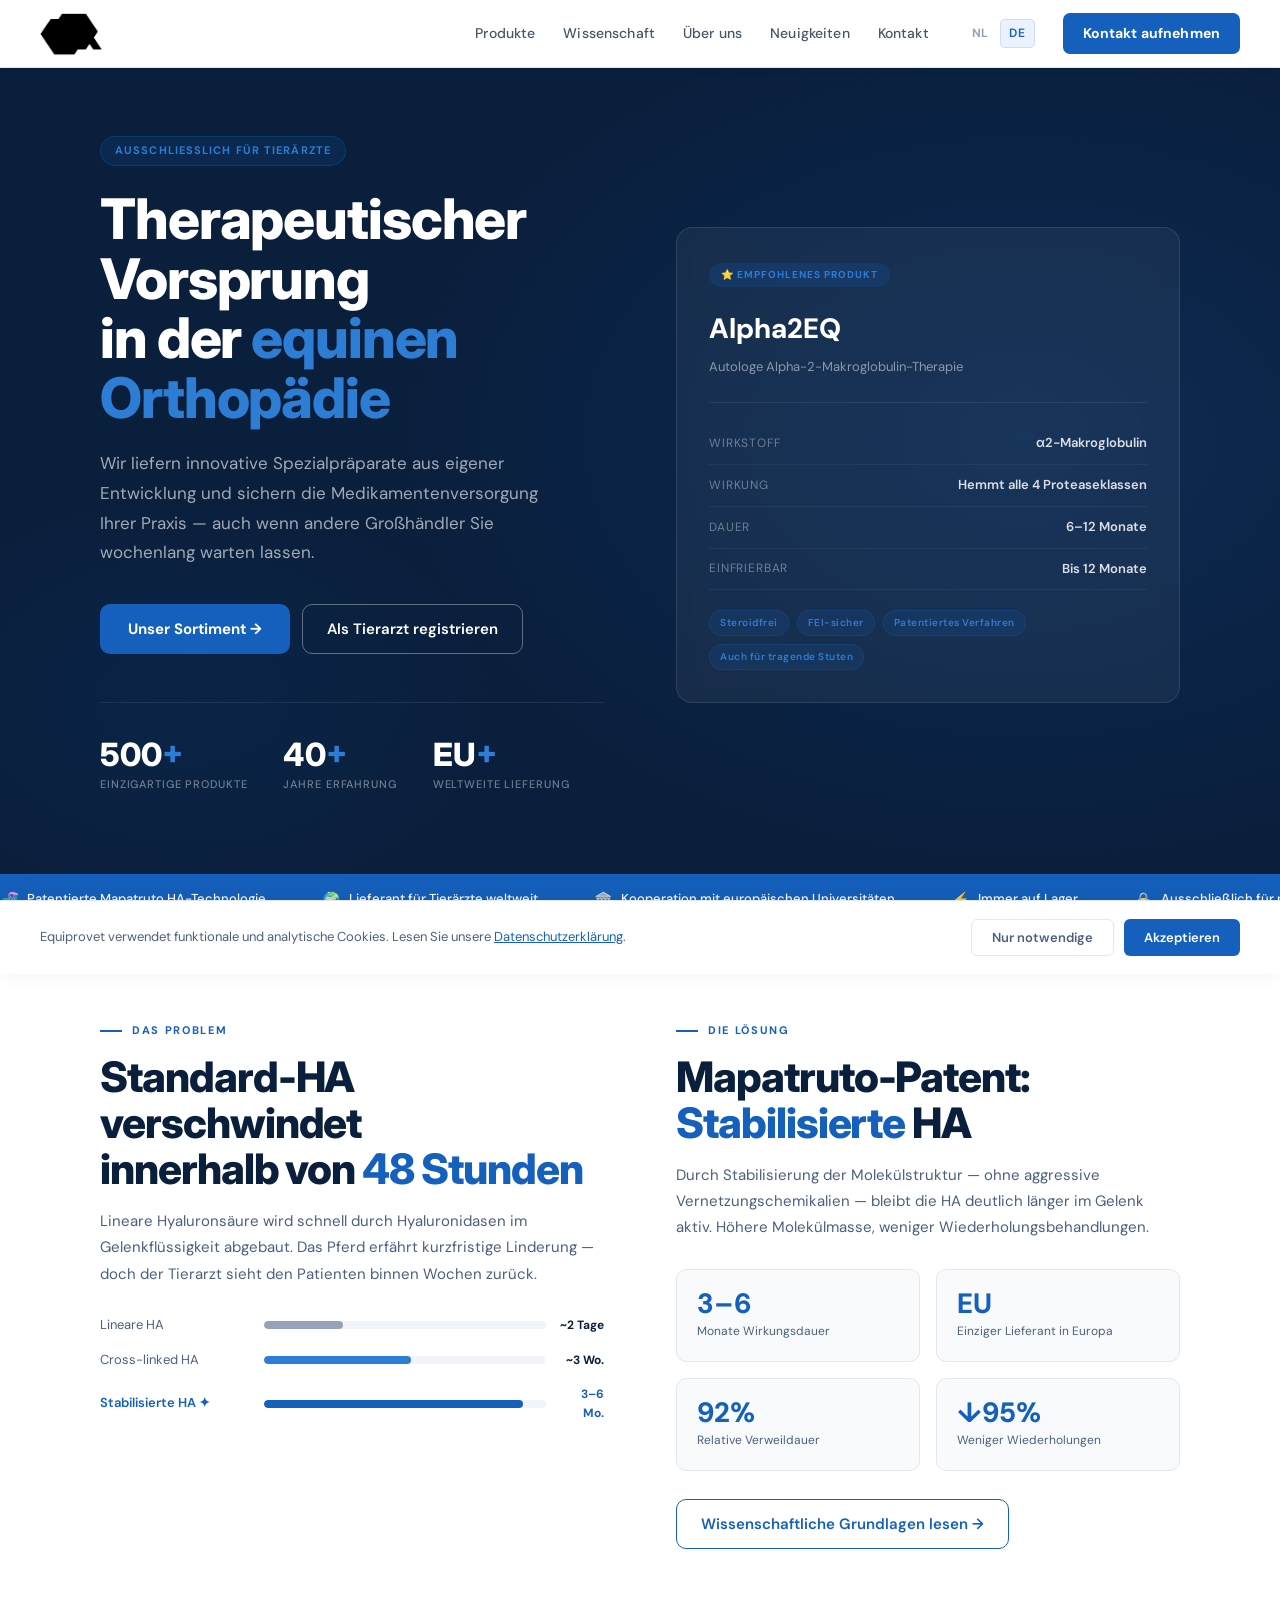
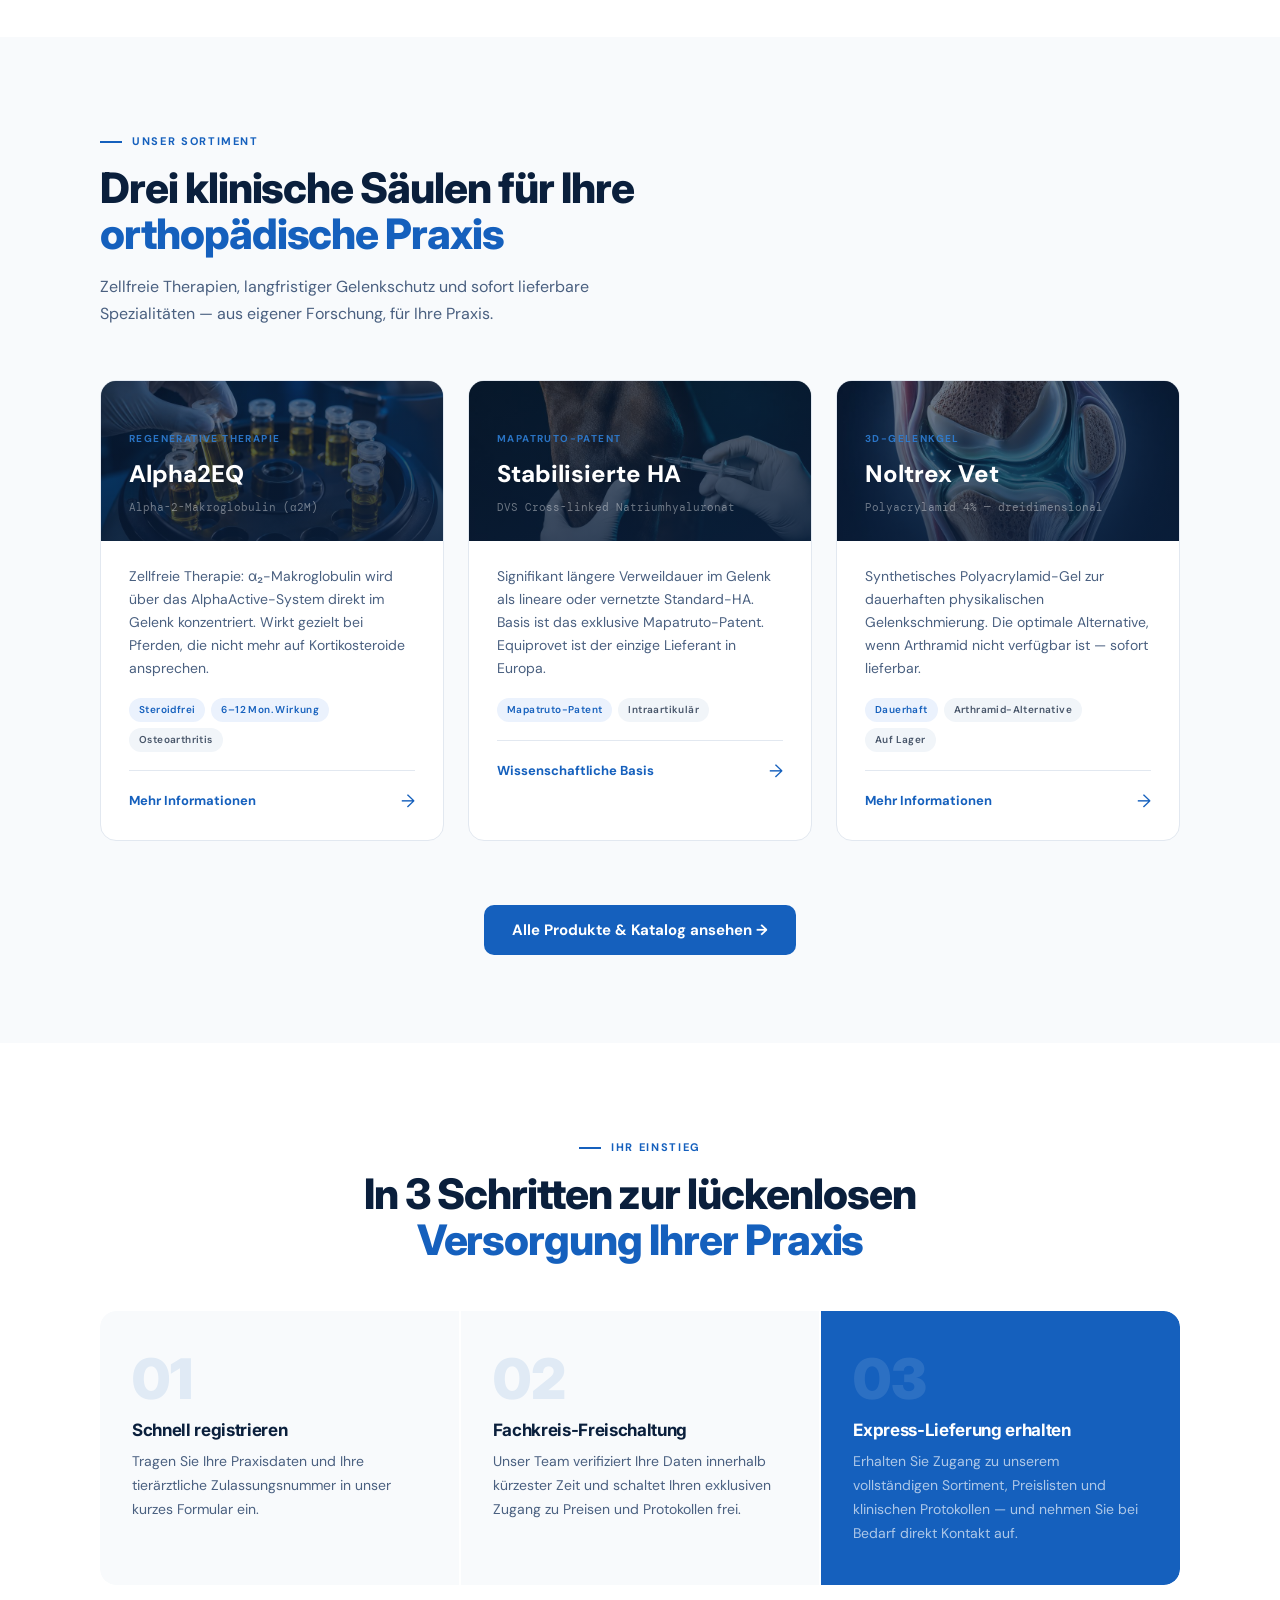
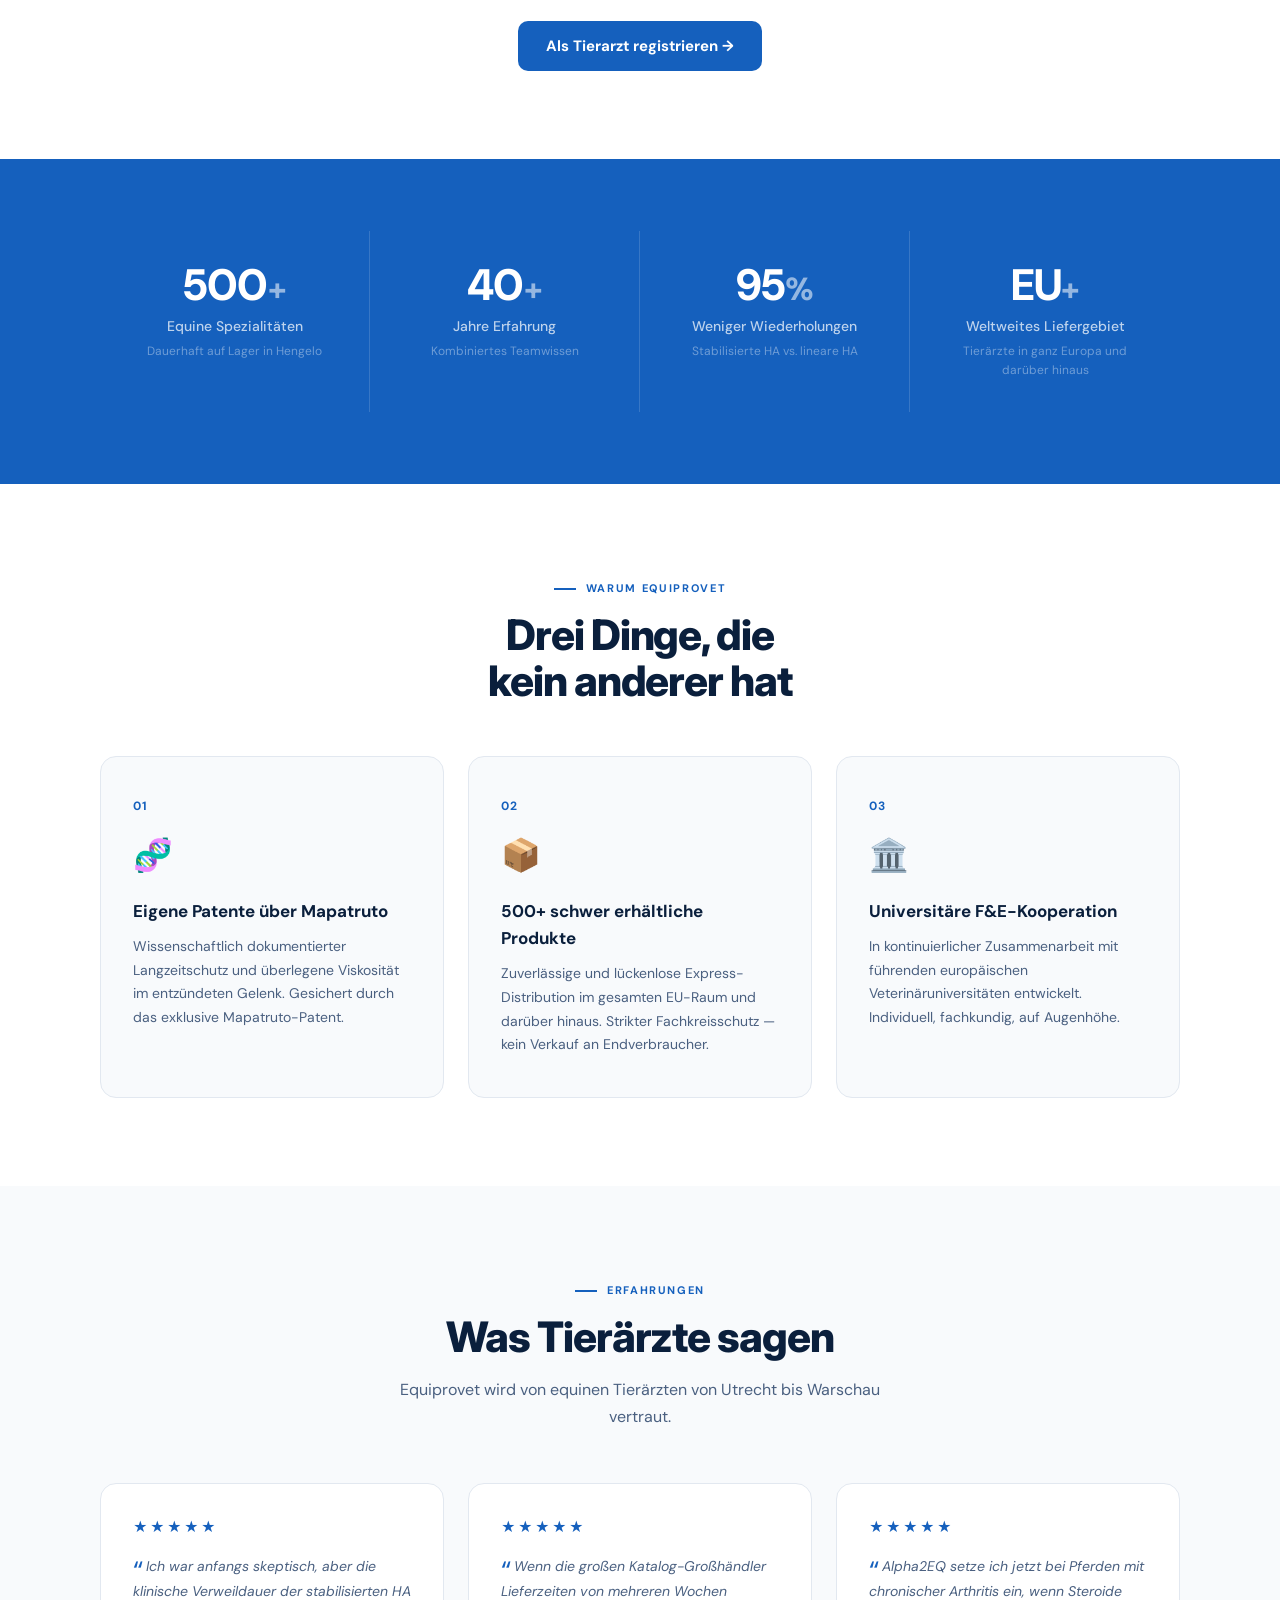
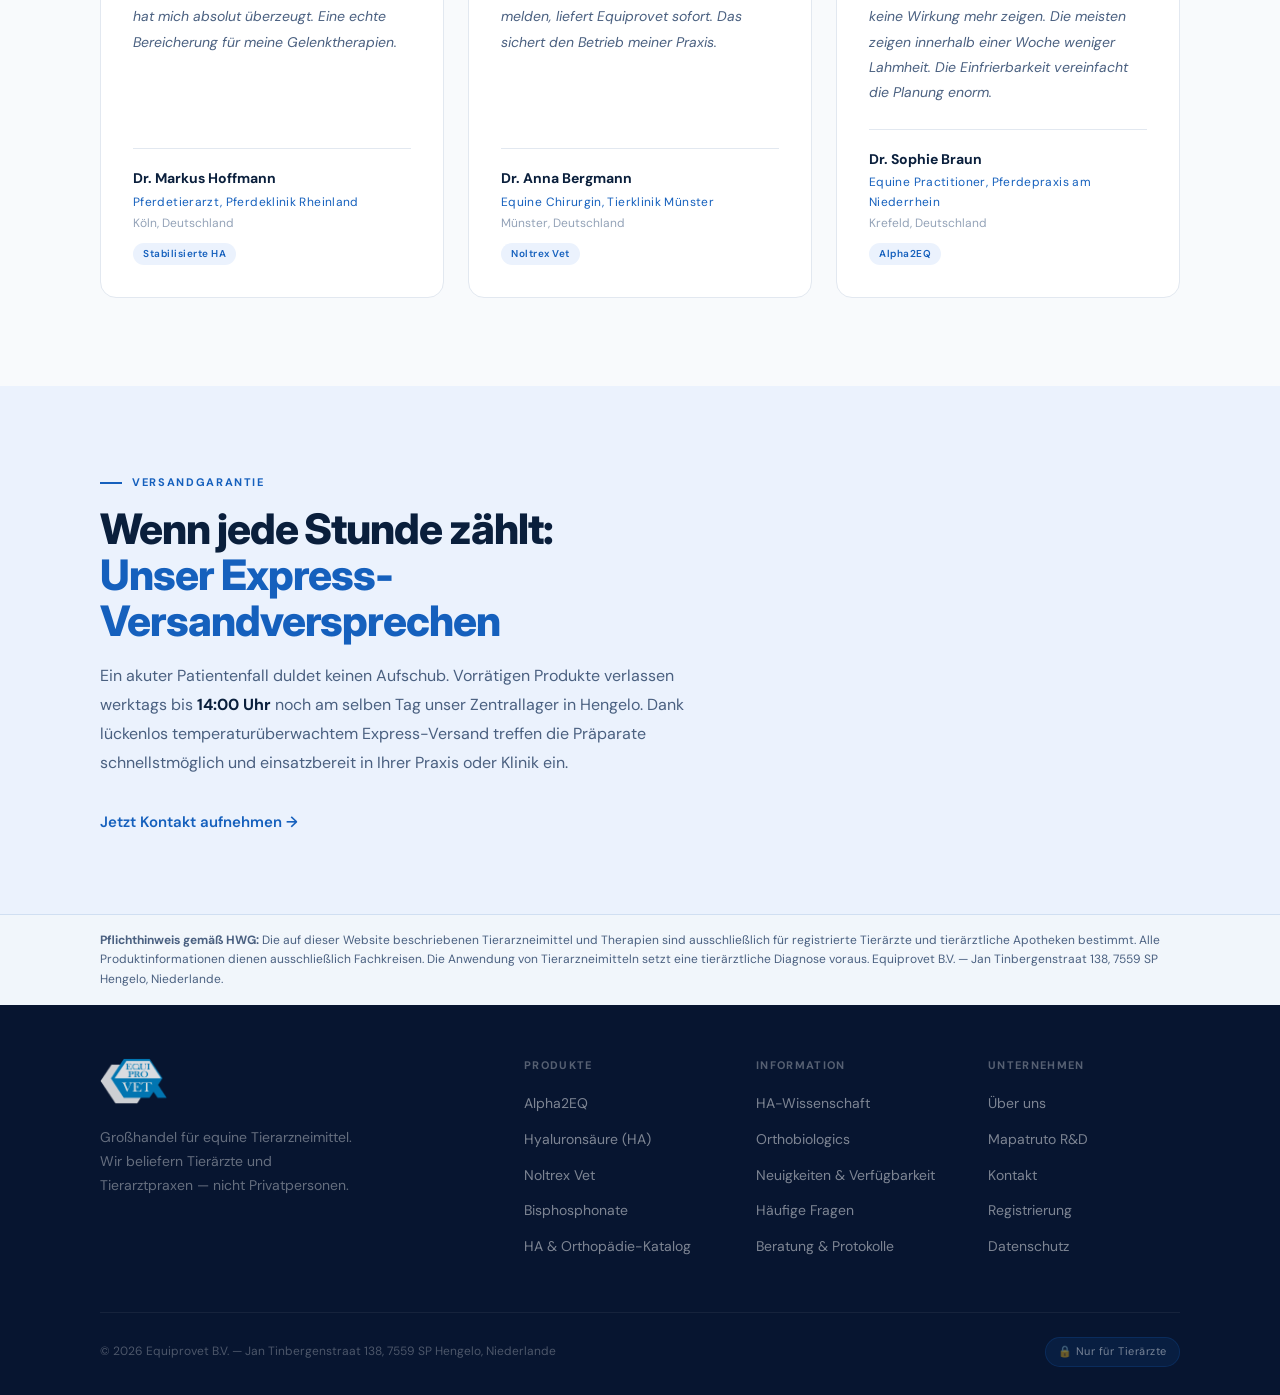
==== de/index.html @ 56033a7e "Lichter kleurschema + layout fixes + mobiel verbeterd - Site verlicht: spotlight, literatuur, case-t" ====
<!DOCTYPE html>
<html lang="de">
<head>
  <meta charset="UTF-8">
  <meta name="viewport" content="width=device-width, initial-scale=1.0">
  <title>Equiprovet — Equine Gelenktherapie | Alpha2EQ & stabilisierte HA für Tierärzte</title>
  <meta name="description" content="Großhandel für equine orthopädische Arzneimittel. Alpha2EQ, stabilisierte Hyaluronsäure (Mapatruto-Patent) und 500+ Spezialitäten. Immer auf Lager. Nur für Tierärzte.">
  <meta name="theme-color" content="#1560BD">
  <link rel="canonical" href="https://www.equiprovet.nl/de/">
  <link rel="icon" type="image/svg+xml" href="/favicon.svg">
  <link rel="icon" type="image/png" sizes="32x32" href="/images/favicon-32.png">
  <link rel="icon" type="image/png" sizes="16x16" href="/images/favicon-16.png">
  <link rel="apple-touch-icon" sizes="180x180" href="/apple-touch-icon.png">
  <link rel="manifest" href="/manifest.json">
  <link rel="preconnect" href="https://fonts.googleapis.com">
  <link rel="preconnect" href="https://fonts.gstatic.com" crossorigin>
  <link href="https://fonts.googleapis.com/css2?family=Inter:wght@400;500;600;700;800;900&family=DM+Sans:wght@300;400;500;600&family=DM+Mono:wght@400;500&display=swap" rel="stylesheet">
  <link rel="stylesheet" href="/css/styles.css">
  <script src="/js/main.js" defer></script>
  <link rel="preload" as="image" href="/images/hero-horse-leg.jpg" fetchpriority="high">
  <link rel="alternate" hreflang="de" href="https://www.equiprovet.nl/de/">
  <link rel="alternate" hreflang="nl" href="https://www.equiprovet.nl/">
  <link rel="alternate" hreflang="x-default" href="https://www.equiprovet.nl/">
  <meta property="og:type" content="website">
  <meta property="og:site_name" content="Equiprovet">
  <meta property="og:title" content="Equiprovet — Der equine Orthopädie-Spezialist für Tierärzte">
  <meta property="og:description" content="Großhandel für equine orthopädische Arzneimittel. Alpha2EQ, stabilisierte Hyaluronsäure (Mapatruto-Patent) und 500+ Spezialitäten. Immer auf Lager. Nur für Tierärzte.">
  <meta property="og:image" content="https://www.equiprovet.nl/images/hero-horse-leg.jpg">
  <meta property="og:locale" content="de_DE">
  <meta name="twitter:card" content="summary_large_image">
  <meta name="twitter:title" content="Equiprovet — Der equine Orthopädie-Spezialist für Tierärzte">
  <meta name="twitter:description" content="Großhandel für equine orthopädische Arzneimittel. Alpha2EQ, stabilisierte Hyaluronsäure (Mapatruto-Patent) und 500+ Spezialitäten. Immer auf Lager. Nur für Tierärzte.">
<script type="application/ld+json">
{
  "@context": "https://schema.org",
  "@type": "MedicalOrganization",
  "@id": "https://www.equiprovet.nl/de/#organization",
  "name": "Equiprovet B.V.",
  "url": "https://www.equiprovet.nl/de/",
  "logo": "https://www.equiprovet.nl/images/logo.png",
  "description": "Veterinärgroßhandel spezialisiert auf equine orthopädische Arzneimittel. Exklusiver Lieferant von stabilisierter Hyaluronsäure (Mapatruto-Patent) und Alpha2EQ regenerativer Therapie für registrierte Tierärzte.",
  "medicalSpecialty": "Equine Orthopedics",
  "address": {
    "@type": "PostalAddress",
    "streetAddress": "Jan Tinbergenstraat 138",
    "addressLocality": "Hengelo",
    "postalCode": "7559 SP",
    "addressCountry": "NL"
  },
  "contactPoint": {
    "@type": "ContactPoint",
    "telephone": "+31-74-259-15-47",
    "contactType": "Kundenservice",
    "availableLanguage": ["German", "Dutch", "English"]
  },
  "slogan": "Wir liefern, was Ihre Praxis wirklich braucht"
}
</script>
</head>
<body>
<a href="#main-content" class="skip-nav">Zum Inhalt</a>

<!-- ── SCROLL PROGRESS ── -->
<div id="scroll-progress"></div>

<!-- ── NAV ── -->
<nav>
  <a href="/de/" class="nav-logo">
    <img src="/images/logo.png" alt="Equiprovet" class="nav-logo-img">
  </a>
  <div class="nav-links" id="nav-links">
    <a href="/de/produkte.html">Produkte</a>
    <a href="/de/wissenschaft.html">Wissenschaft</a>
    <a href="/de/ueber-uns.html">Über uns</a>
    <a href="/de/neuigkeiten.html">Neuigkeiten</a>
    <a href="/de/kontakt.html">Kontakt</a>
    <div class="lang-switcher">
      <a href="/">NL</a>
      <a href="/de/" class="lang-active">DE</a>
    </div>
    <a href="/de/kontakt.html" class="nav-cta">Kontakt aufnehmen</a>
  </div>
  <button class="nav-hamburger" id="nav-hamburger" aria-label="Menü">
    <span></span><span></span><span></span>
  </button>
</nav>

<!-- ── HERO ── -->
<main id="main-content">
<section class="hero">
  <div class="hero-inner">
    <div class="hero-left">
      <div class="hero-badge">Ausschließlich für Tierärzte</div>
      <h1 class="hero-title">
        Therapeutischer Vorsprung<br>
        in der <em>equinen Orthopädie</em>
      </h1>
      <p class="hero-sub">
        Wir liefern innovative Spezialpräparate aus eigener Entwicklung und sichern die Medikamentenversorgung Ihrer Praxis — auch wenn andere Großhändler Sie wochenlang warten lassen.
      </p>
      <div class="hero-actions">
        <a href="/de/produkte.html" class="btn-primary">Unser Sortiment →</a>
        <a href="/de/kontakt.html" class="btn-secondary">Als Tierarzt registrieren</a>
      </div>
      <div class="hero-stats">
        <div class="stat-item">
          <div class="stat-num">500<span>+</span></div>
          <div class="stat-label">Einzigartige Produkte</div>
        </div>
        <div class="stat-item">
          <div class="stat-num">40<span>+</span></div>
          <div class="stat-label">Jahre Erfahrung</div>
        </div>
        <div class="stat-item">
          <div class="stat-num">EU<span>+</span></div>
          <div class="stat-label">Weltweite Lieferung</div>
        </div>
      </div>
    </div>

    <div class="hero-right">
      <div class="hero-card">
        <div class="hero-card-tag">⭐ Empfohlenes Produkt</div>
        <div class="hero-card-name">Alpha2EQ</div>
        <div class="hero-card-sub">Autologe Alpha-2-Makroglobulin-Therapie</div>
        <div class="hero-card-divider"></div>
        <div class="hero-card-row">
          <span class="hcr-label">Wirkstoff</span>
          <span class="hcr-val">α2-Makroglobulin</span>
        </div>
        <div class="hero-card-row">
          <span class="hcr-label">Wirkung</span>
          <span class="hcr-val">Hemmt alle 4 Proteaseklassen</span>
        </div>
        <div class="hero-card-row">
          <span class="hcr-label">Dauer</span>
          <span class="hcr-val">6–12 Monate</span>
        </div>
        <div class="hero-card-row">
          <span class="hcr-label">Einfrierbar</span>
          <span class="hcr-val">Bis 12 Monate</span>
        </div>
        <div class="hero-card-badges">
          <span class="hero-card-badge">Steroidfrei</span>
          <span class="hero-card-badge">FEI-sicher</span>
          <span class="hero-card-badge">Patentiertes Verfahren</span>
          <span class="hero-card-badge">Auch für tragende Stuten</span>
        </div>
      </div>
    </div>
  </div>
</section>

<!-- ── TRUST BAR ── -->
<div class="trust-bar">
  <div class="trust-bar-inner">
    <div class="trust-item"><span class="icon">🧬</span>Patentierte Mapatruto HA-Technologie</div>
    <div class="trust-item"><span class="icon">🌍</span>Lieferant für Tierärzte weltweit</div>
    <div class="trust-item"><span class="icon">🏛️</span>Kooperation mit europäischen Universitäten</div>
    <div class="trust-item"><span class="icon">⚡</span>Immer auf Lager</div>
    <div class="trust-item"><span class="icon">🔒</span>Ausschließlich für registrierte Tierärzte</div>
    <div class="trust-item"><span class="icon">🏆</span>Über 40 Jahre Erfahrung</div>
    <div class="trust-item"><span class="icon">🧬</span>Patentierte Mapatruto HA-Technologie</div>
    <div class="trust-item"><span class="icon">🌍</span>Lieferant für Tierärzte weltweit</div>
    <div class="trust-item"><span class="icon">🏛️</span>Kooperation mit europäischen Universitäten</div>
    <div class="trust-item"><span class="icon">⚡</span>Immer auf Lager</div>
    <div class="trust-item"><span class="icon">🔒</span>Ausschließlich für registrierte Tierärzte</div>
    <div class="trust-item"><span class="icon">🏆</span>Über 40 Jahre Erfahrung</div>
  </div>
</div>

<!-- ── HA VERGLEICH ── -->
<section class="ha-section">
  <div class="container">
    <div class="ha-grid">
      <div class="reveal">
        <div class="section-label">Das Problem</div>
        <h2 class="section-title">Standard-HA verschwindet<br>innerhalb von <em>48 Stunden</em></h2>
        <p class="ha-desc">Lineare Hyaluronsäure wird schnell durch Hyaluronidasen im Gelenkflüssigkeit abgebaut. Das Pferd erfährt kurzfristige Linderung — doch der Tierarzt sieht den Patienten binnen Wochen zurück.</p>
        <div class="ha-bars">
          <div class="ha-bar-row">
            <span class="ha-bar-name">Lineare HA</span>
            <div class="ha-bar-track"><div class="ha-bar-fill linear"></div></div>
            <span class="ha-bar-val">~2 Tage</span>
          </div>
          <div class="ha-bar-row">
            <span class="ha-bar-name">Cross-linked HA</span>
            <div class="ha-bar-track"><div class="ha-bar-fill crosslink"></div></div>
            <span class="ha-bar-val">~3 Wo.</span>
          </div>
          <div class="ha-bar-row">
            <span class="ha-bar-name highlight">Stabilisierte HA ✦</span>
            <div class="ha-bar-track"><div class="ha-bar-fill stabilised"></div></div>
            <span class="ha-bar-val" style="color:var(--blue)">3–6 Mo.</span>
          </div>
        </div>
      </div>
      <div class="reveal">
        <div class="section-label">Die Lösung</div>
        <h2 class="section-title">Mapatruto-Patent:<br><em>Stabilisierte</em> HA</h2>
        <p class="ha-desc">Durch Stabilisierung der Molekülstruktur — ohne aggressive Vernetzungschemikalien — bleibt die HA deutlich länger im Gelenk aktiv. Höhere Molekülmasse, weniger Wiederholungsbehandlungen.</p>
        <div class="ha-stats">
          <div class="ha-stat-card">
            <div class="ha-stat-num">3–6</div>
            <div class="ha-stat-label">Monate Wirkungsdauer</div>
          </div>
          <div class="ha-stat-card">
            <div class="ha-stat-num">EU</div>
            <div class="ha-stat-label">Einziger Lieferant in Europa</div>
          </div>
          <div class="ha-stat-card">
            <div class="ha-stat-num">92%</div>
            <div class="ha-stat-label">Relative Verweildauer</div>
          </div>
          <div class="ha-stat-card">
            <div class="ha-stat-num">↓95%</div>
            <div class="ha-stat-label">Weniger Wiederholungen</div>
          </div>
        </div>
        <div style="margin-top:28px;">
          <a href="/de/wissenschaft.html" class="btn-outline">Wissenschaftliche Grundlagen lesen →</a>
        </div>
      </div>
    </div>
  </div>
</section>

<!-- ── PRODUKTE ── -->
<section class="products-section" id="produkte">
  <div class="container">
    <div class="section-header reveal">
      <div class="section-label">Unser Sortiment</div>
      <h2 class="section-title">Drei klinische Säulen für Ihre<br><em>orthopädische Praxis</em></h2>
      <p class="section-desc">Zellfreie Therapien, langfristiger Gelenkschutz und sofort lieferbare Spezialitäten — aus eigener Forschung, für Ihre Praxis.</p>
    </div>
    <div class="products-grid reveal-group">
      <div class="product-card">
        <div class="product-card-top img-card" style="background-image:url('/images/alpha2eq-centrifuge.jpg')">
          <div class="pc-category">Regenerative Therapie</div>
          <div class="pc-name">Alpha2EQ</div>
          <div class="pc-molecule">Alpha-2-Makroglobulin (α2M)</div>
        </div>
        <div class="product-card-body">
          <p class="pc-indication">Zellfreie Therapie: α₂-Makroglobulin wird über das AlphaActive-System direkt im Gelenk konzentriert. Wirkt gezielt bei Pferden, die nicht mehr auf Kortikosteroide ansprechen.</p>
          <div class="pc-tags">
            <span class="pc-tag highlight">Steroidfrei</span>
            <span class="pc-tag highlight">6–12 Mon. Wirkung</span>
            <span class="pc-tag">Osteoarthritis</span>
          </div>
          <div class="pc-cta">
            <a href="/de/kontakt.html" class="pc-cta-link">Mehr Informationen</a>
            <span class="pc-arrow">→</span>
          </div>
        </div>
      </div>
      <div class="product-card">
        <div class="product-card-top img-card" style="background-image:url('/images/ha-injection.jpg')">
          <div class="pc-category">Mapatruto-Patent</div>
          <div class="pc-name">Stabilisierte HA</div>
          <div class="pc-molecule">DVS Cross-linked Natriumhyaluronat</div>
        </div>
        <div class="product-card-body">
          <p class="pc-indication">Signifikant längere Verweildauer im Gelenk als lineare oder vernetzte Standard-HA. Basis ist das exklusive Mapatruto-Patent. Equiprovet ist der einzige Lieferant in Europa.</p>
          <div class="pc-tags">
            <span class="pc-tag" style="background:#EBF2FD;color:#1560BD;">Mapatruto-Patent</span>
            <span class="pc-tag">Intraartikulär</span>
          </div>
          <div class="pc-cta">
            <a href="/de/wissenschaft.html" class="pc-cta-link">Wissenschaftliche Basis</a>
            <span class="pc-arrow">→</span>
          </div>
        </div>
      </div>
      <div class="product-card">
        <div class="product-card-top img-card" style="background-image:url('/images/noltrex-joint.jpg')">
          <div class="pc-category">3D-Gelenkgel</div>
          <div class="pc-name">Noltrex Vet</div>
          <div class="pc-molecule">Polyacrylamid 4% — dreidimensional</div>
        </div>
        <div class="product-card-body">
          <p class="pc-indication">Synthetisches Polyacrylamid-Gel zur dauerhaften physikalischen Gelenkschmierung. Die optimale Alternative, wenn Arthramid nicht verfügbar ist — sofort lieferbar.</p>
          <div class="pc-tags">
            <span class="pc-tag highlight">Dauerhaft</span>
            <span class="pc-tag">Arthramid-Alternative</span>
            <span class="pc-tag">Auf Lager</span>
          </div>
          <div class="pc-cta">
            <a href="/de/kontakt.html" class="pc-cta-link">Mehr Informationen</a>
            <span class="pc-arrow">→</span>
          </div>
        </div>
      </div>
      <div class="products-preview-cta">
        <a href="/de/produkte.html" class="btn-primary">Alle Produkte &amp; Katalog ansehen →</a>
      </div>
    </div>
  </div>
</section>

<!-- ── 3 SCHRITTE ── -->
<section class="steps-section">
  <div class="container">
    <div class="section-header reveal" style="text-align:center;max-width:600px;margin:0 auto 0;">
      <div class="section-label" style="justify-content:center;">Ihr Einstieg</div>
      <h2 class="section-title">In 3 Schritten zur lückenlosen<br><em>Versorgung Ihrer Praxis</em></h2>
    </div>
    <div class="steps-grid reveal-group">
      <div class="step-card">
        <div class="step-num">01</div>
        <h3 class="step-title">Schnell registrieren</h3>
        <p class="step-desc">Tragen Sie Ihre Praxisdaten und Ihre tierärztliche Zulassungsnummer in unser kurzes Formular ein.</p>
      </div>
      <div class="step-card">
        <div class="step-num">02</div>
        <h3 class="step-title">Fachkreis-Freischaltung</h3>
        <p class="step-desc">Unser Team verifiziert Ihre Daten innerhalb kürzester Zeit und schaltet Ihren exklusiven Zugang zu Preisen und Protokollen frei.</p>
      </div>
      <div class="step-card">
        <div class="step-num">03</div>
        <h3 class="step-title">Express-Lieferung erhalten</h3>
        <p class="step-desc">Erhalten Sie Zugang zu unserem vollständigen Sortiment, Preislisten und klinischen Protokollen — und nehmen Sie bei Bedarf direkt Kontakt auf.</p>
      </div>
    </div>
    <div class="steps-cta reveal">
      <a href="/de/kontakt.html" class="btn-primary">Als Tierarzt registrieren →</a>
    </div>
  </div>
</section>

<!-- ── STATS ── -->
<section class="stats-section">
  <div class="container">
    <div class="stats-grid reveal-group">
      <div class="stats-item">
        <div class="stats-num">500<span>+</span></div>
        <div class="stats-label">Equine Spezialitäten</div>
        <div class="stats-sub">Dauerhaft auf Lager in Hengelo</div>
      </div>
      <div class="stats-item">
        <div class="stats-num">40<span>+</span></div>
        <div class="stats-label">Jahre Erfahrung</div>
        <div class="stats-sub">Kombiniertes Teamwissen</div>
      </div>
      <div class="stats-item">
        <div class="stats-num">95<span>%</span></div>
        <div class="stats-label">Weniger Wiederholungen</div>
        <div class="stats-sub">Stabilisierte HA vs. lineare HA</div>
      </div>
      <div class="stats-item">
        <div class="stats-num">EU<span>+</span></div>
        <div class="stats-label">Weltweites Liefergebiet</div>
        <div class="stats-sub">Tierärzte in ganz Europa und darüber hinaus</div>
      </div>
    </div>
  </div>
</section>

<!-- ── USP ── -->
<section class="usp-section">
  <div class="container">
    <div class="section-header reveal" style="text-align:center;max-width:580px;margin:0 auto 0;">
      <div class="section-label" style="justify-content:center;">Warum Equiprovet</div>
      <h2 class="section-title">Drei Dinge, die<br>kein anderer hat</h2>
    </div>
    <div class="usp-grid reveal-group">
      <div class="usp-item">
        <div class="usp-num">01</div>
        <span class="usp-icon">🧬</span>
        <div class="usp-title">Eigene Patente über Mapatruto</div>
        <p class="usp-desc">Wissenschaftlich dokumentierter Langzeitschutz und überlegene Viskosität im entzündeten Gelenk. Gesichert durch das exklusive Mapatruto-Patent.</p>
      </div>
      <div class="usp-item">
        <div class="usp-num">02</div>
        <span class="usp-icon">📦</span>
        <div class="usp-title">500+ schwer erhältliche Produkte</div>
        <p class="usp-desc">Zuverlässige und lückenlose Express-Distribution im gesamten EU-Raum und darüber hinaus. Strikter Fachkreisschutz — kein Verkauf an Endverbraucher.</p>
      </div>
      <div class="usp-item">
        <div class="usp-num">03</div>
        <span class="usp-icon">🏛️</span>
        <div class="usp-title">Universitäre F&amp;E-Kooperation</div>
        <p class="usp-desc">In kontinuierlicher Zusammenarbeit mit führenden europäischen Veterinäruniversitäten entwickelt. Individuell, fachkundig, auf Augenhöhe.</p>
      </div>
    </div>
  </div>
</section>

<!-- ── ERFAHRUNGEN ── -->
<section class="testimonials-section" id="erfahrungen">
  <div class="container">
    <div class="testimonials-header reveal">
      <div class="section-label">Erfahrungen</div>
      <h2 class="section-title">Was Tierärzte sagen</h2>
      <p class="section-desc" style="margin:0 auto;">Equiprovet wird von equinen Tierärzten von Utrecht bis Warschau vertraut.</p>
    </div>
    <div class="testimonials-grid reveal-group">
      <div class="testimonial-card">
        <div class="testimonial-stars">★★★★★</div>
        <p class="testimonial-quote">Ich war anfangs skeptisch, aber die klinische Verweildauer der stabilisierten HA hat mich absolut überzeugt. Eine echte Bereicherung für meine Gelenktherapien.</p>
        <div class="testimonial-author">
          <div class="ta-name">Dr. Markus Hoffmann</div>
          <div class="ta-role">Pferdetierarzt, Pferdeklinik Rheinland</div>
          <div class="ta-location">Köln, Deutschland</div>
          <span class="ta-product">Stabilisierte HA</span>
        </div>
      </div>
      <div class="testimonial-card">
        <div class="testimonial-stars">★★★★★</div>
        <p class="testimonial-quote">Wenn die großen Katalog-Großhändler Lieferzeiten von mehreren Wochen melden, liefert Equiprovet sofort. Das sichert den Betrieb meiner Praxis.</p>
        <div class="testimonial-author">
          <div class="ta-name">Dr. Anna Bergmann</div>
          <div class="ta-role">Equine Chirurgin, Tierklinik Münster</div>
          <div class="ta-location">Münster, Deutschland</div>
          <span class="ta-product">Noltrex Vet</span>
        </div>
      </div>
      <div class="testimonial-card">
        <div class="testimonial-stars">★★★★★</div>
        <p class="testimonial-quote">Alpha2EQ setze ich jetzt bei Pferden mit chronischer Arthritis ein, wenn Steroide keine Wirkung mehr zeigen. Die meisten zeigen innerhalb einer Woche weniger Lahmheit. Die Einfrierbarkeit vereinfacht die Planung enorm.</p>
        <div class="testimonial-author">
          <div class="ta-name">Dr. Sophie Braun</div>
          <div class="ta-role">Equine Practitioner, Pferdepraxis am Niederrhein</div>
          <div class="ta-location">Krefeld, Deutschland</div>
          <span class="ta-product">Alpha2EQ</span>
        </div>
      </div>
    </div>
  </div>
</section>

<!-- ── VERSANDVERSPRECHEN ── -->
<section class="delivery-section">
  <div class="container reveal">
    <div class="delivery-inner">
      <div class="section-label">Versandgarantie</div>
      <h2 class="section-title">Wenn jede Stunde zählt:<br><em>Unser Express-Versandversprechen</em></h2>
      <p class="delivery-text">Ein akuter Patientenfall duldet keinen Aufschub. Vorrätigen Produkte verlassen werktags bis <strong>14:00 Uhr</strong> noch am selben Tag unser Zentrallager in Hengelo. Dank lückenlos temperaturüberwachtem Express-Versand treffen die Präparate schnellstmöglich und einsatzbereit in Ihrer Praxis oder Klinik ein.</p>
      <a href="/de/kontakt.html" class="delivery-cta">Jetzt Kontakt aufnehmen →</a>
    </div>
  </div>
</section>

<!-- ── HWG DISCLAIMER ── -->
<div style="background:rgba(21,96,189,0.06);border-top:1px solid rgba(21,96,189,0.15);padding:16px 0;">
  <div class="container">
    <p style="font-size:12px;color:var(--text-soft);line-height:1.6;margin:0;">
      <strong>Pflichthinweis gemäß HWG:</strong> Die auf dieser Website beschriebenen Tierarzneimittel und Therapien sind ausschließlich für registrierte Tierärzte und tierärztliche Apotheken bestimmt. Alle Produktinformationen dienen ausschließlich Fachkreisen. Die Anwendung von Tierarzneimitteln setzt eine tierärztliche Diagnose voraus. Equiprovet B.V. — Jan Tinbergenstraat 138, 7559 SP Hengelo, Niederlande.
    </p>
  </div>
</div>

<!-- ── FOOTER ── -->
<footer>
  <div class="container">
    <div class="footer-grid">
      <div>
        <img src="/images/logo.png" alt="Equiprovet" style="height:48px;width:auto;opacity:0.85;">
        <p class="footer-brand-desc">Großhandel für equine Tierarzneimittel. Wir beliefern Tierärzte und Tierarztpraxen — nicht Privatpersonen.</p>
      </div>
      <div>
        <div class="footer-col-title">Produkte</div>
        <ul class="footer-links">
          <li><a href="/de/wissenschaft.html#alpha2eq">Alpha2EQ</a></li>
          <li><a href="/de/wissenschaft.html">Hyaluronsäure (HA)</a></li>
          <li><a href="/de/produkte.html">Noltrex Vet</a></li>
          <li><a href="/de/produkte.html">Bisphosphonate</a></li>
          <li><a href="/de/produkte.html#katalog">HA &amp; Orthopädie-Katalog</a></li>
        </ul>
      </div>
      <div>
        <div class="footer-col-title">Information</div>
        <ul class="footer-links">
          <li><a href="/de/wissenschaft.html">HA-Wissenschaft</a></li>
          <li><a href="/de/wissenschaft.html#alpha2eq">Orthobiologics</a></li>
          <li><a href="/de/neuigkeiten.html">Neuigkeiten &amp; Verfügbarkeit</a></li>
          <li><a href="/de/kontakt.html#faq">Häufige Fragen</a></li>
          <li><a href="/de/kontakt.html">Beratung &amp; Protokolle</a></li>
        </ul>
      </div>
      <div>
        <div class="footer-col-title">Unternehmen</div>
        <ul class="footer-links">
          <li><a href="/de/ueber-uns.html">Über uns</a></li>
          <li><a href="/de/ueber-uns.html">Mapatruto R&amp;D</a></li>
          <li><a href="/de/kontakt.html">Kontakt</a></li>
          <li><a href="/de/kontakt.html">Registrierung</a></li>
          <li><a href="#" onclick="openPrivacy(); return false;">Datenschutz</a></li>
        </ul>
      </div>
    </div>
    <div class="footer-bottom">
      <div class="footer-copyright">© 2026 Equiprovet B.V. — Jan Tinbergenstraat 138, 7559 SP Hengelo, Niederlande</div>
      <div class="footer-vet-only">🔒 Nur für Tierärzte</div>
    </div>
  </div>
</footer>

<!-- ── DATENSCHUTZ MODAL ── -->
<div id="privacy-modal" role="dialog" aria-modal="true" aria-label="Datenschutzerklärung">
  <div class="privacy-modal-inner">
    <button class="privacy-modal-close" onclick="closePrivacy()" aria-label="Schließen">✕</button>
    <h2>Datenschutzerklärung</h2>
    <p class="privacy-date">Version 1.0 — März 2026</p>
    <h3>1. Verantwortlicher</h3>
    <p>Equiprovet B.V., Jan Tinbergenstraat 138, 7559 SP Hengelo, Niederlande. E-Mail: info@equiprovet.com</p>
    <h3>2. Welche Daten erheben wir?</h3>
    <p>Wir verarbeiten personenbezogene Daten, die Sie über das Registrierungsformular eingeben: Name, Praxisname, E-Mail, Land und tierärztliche Zulassungsnummer.</p>
    <h3>3. Zweck der Verarbeitung</h3>
    <p>Ihre Daten werden zur Verifizierung Ihrer tierärztlichen Zulassung und zur Erstellung eines Kundenkontos verwendet. Wir verkaufen Ihre Daten nicht an Dritte.</p>
    <h3>4. Rechtsgrundlage</h3>
    <p>Die Verarbeitung erfolgt auf Grundlage Ihrer Einwilligung (Art. 6 Abs. 1 lit. a DSGVO) und zur Vertragserfüllung (Art. 6 Abs. 1 lit. b DSGVO).</p>
    <h3>5. Ihre Rechte</h3>
    <p>Sie haben das Recht auf Auskunft, Berichtigung und Löschung Ihrer Daten. Senden Sie eine E-Mail an info@equiprovet.com.</p>
  </div>
</div>

<!-- ── COOKIE BANNER ── -->
<div id="cookie-banner" role="dialog" aria-label="Cookie-Hinweis" aria-live="polite">
  <p class="cookie-text">Equiprovet verwendet funktionale und analytische Cookies.
    Lesen Sie unsere <a onclick="openPrivacy()">Datenschutzerklärung</a>.</p>
  <div class="cookie-actions">
    <button class="cookie-btn decline" onclick="handleCookie('declined')">Nur notwendige</button>
    <button class="cookie-btn accept" onclick="handleCookie('accepted')">Akzeptieren</button>
  </div>
</div>

<script>
(function(){
  const burger = document.getElementById('nav-hamburger');
  const links  = document.getElementById('nav-links');
  if (!burger || !links) return;
  function toggleMenu(force) {
    const open = force !== undefined ? force : !links.classList.contains('open');
    burger.classList.toggle('open', open);
    links.classList.toggle('open', open);
    document.body.style.overflow = open ? 'hidden' : '';
  }
  burger.addEventListener('click', () => toggleMenu());
  links.querySelectorAll('a').forEach(a => a.addEventListener('click', () => toggleMenu(false)));
  document.addEventListener('keydown', e => { if (e.key === 'Escape') toggleMenu(false); });
})();
</script>

<!-- ── STICKY CTA ── -->
<div id="sticky-cta">
  <div class="sticky-cta-text">
    <strong>Tierarzt?</strong> Jetzt Kontakt aufnehmen für Informationen.
  </div>
  <div class="sticky-cta-actions">
    <a href="tel:+31742591547" class="sticky-cta-tel">📞 +31 (0)74 259 15 47</a>
    <a href="/de/kontakt.html" class="sticky-cta-btn">Kontakt aufnehmen →</a>
    <button class="sticky-cta-close" onclick="document.getElementById('sticky-cta').remove()" aria-label="Schließen">✕</button>
  </div>
</div>
</body>
</html>
---- css/styles.css ----
/* ═══════════════════════════════════════
   EQUIPROVET — Simplified Clean Design
   ═══════════════════════════════════════ */

*, *::before, *::after { margin: 0; padding: 0; box-sizing: border-box; }

:root {
  --blue:       #1560BD;
  --blue-dark:  #0D4A94;
  --blue-light: #2E7DD4;
  --blue-pale:  #EBF2FD;
  --navy:       #0A1F3C;
  --navy-soft:  #1E3A5F;
  --white:      #FFFFFF;
  --gray-50:    #F8FAFC;
  --gray-100:   #F1F5F9;
  --gray-200:   #E2E8F0;
  --gray-400:   #94A3B8;
  --gray-500:   #64748B;
  --gray-600:   #475569;
  --gray-800:   #1E293B;
  --text:       #0A1F3C;
  --text-soft:  #4A6080;
  --border:     rgba(21, 96, 189, 0.14);
  --shadow-sm:  0 1px 8px rgba(10, 31, 60, 0.08);
  --shadow:     0 4px 20px rgba(10, 31, 60, 0.10);
  --shadow-lg:  0 12px 48px rgba(10, 31, 60, 0.14);
  --radius:     10px;
  --radius-lg:  16px;
  /* Legacy aliases so inline styles keep working */
  --gold:       #1560BD;
  --gold-light: #2E7DD4;
  --teal:       #0E6B8A;
  --teal-light: #1A8BA0;
  --teal-pale:  #D6EFF3;
  --ink:        #0A1F3C;
  --ink-soft:   #4A6080;
  --cream:      #F5F8FC;
  --cream-2:    #EBF2FD;
}

html { scroll-behavior: smooth; }
body {
  font-family: 'DM Sans', 'Inter', sans-serif;
  background: var(--white);
  color: var(--text);
  overflow-x: hidden;
  font-size: 16px;
  line-height: 1.6;
}

@media (prefers-reduced-motion: reduce) {
  *, *::before, *::after { animation-duration: 0.01ms !important; transition-duration: 0.01ms !important; }
  .reveal, .reveal-group > * { opacity: 1 !important; transform: none !important; }
}

/* ── Accessibility ── */
.skip-nav { position: absolute; left: -9999px; }
.skip-nav:focus { position: fixed; top: 8px; left: 8px; z-index: 99999; background: var(--blue); color: #fff; padding: 8px 16px; border-radius: 6px; text-decoration: none; }

/* ── Layout ── */
.container { max-width: 1160px; margin: 0 auto; padding: 0 40px; }

/* ── Typography ── */
h1, h2, h3 { font-family: 'Inter', 'DM Sans', sans-serif; line-height: 1.12; font-weight: 800; letter-spacing: -0.02em; }

/* ── Buttons ── */
.btn-primary {
  background: var(--blue);
  color: #fff;
  padding: 13px 28px;
  border-radius: var(--radius);
  font-weight: 700;
  font-size: 15px;
  text-decoration: none;
  transition: background 0.2s, transform 0.2s, box-shadow 0.2s;
  display: inline-flex;
  align-items: center;
  gap: 8px;
}
.btn-primary:hover { background: var(--blue-dark); transform: translateY(-1px); box-shadow: 0 6px 20px rgba(21, 96, 189, 0.3); }

.btn-secondary {
  background: transparent;
  color: #fff;
  border: 1.5px solid rgba(255, 255, 255, 0.35);
  padding: 12px 24px;
  border-radius: var(--radius);
  font-weight: 600;
  font-size: 15px;
  text-decoration: none;
  transition: all 0.2s;
  display: inline-flex;
  align-items: center;
  gap: 8px;
}
.btn-secondary:hover { background: rgba(255, 255, 255, 0.08); border-color: rgba(255, 255, 255, 0.6); }

.btn-outline {
  background: transparent;
  color: var(--blue);
  border: 1.5px solid var(--blue);
  padding: 12px 24px;
  border-radius: var(--radius);
  font-weight: 600;
  font-size: 15px;
  text-decoration: none;
  transition: all 0.2s;
  display: inline-flex;
  align-items: center;
  gap: 8px;
}
.btn-outline:hover { background: var(--blue-pale); }

/* ══════════════════════════════
   NAVIGATION
══════════════════════════════ */
nav {
  position: fixed;
  top: 0; left: 0; right: 0;
  z-index: 100;
  background: #fff;
  border-bottom: 1px solid var(--gray-200);
  padding: 0 40px;
  height: 68px;
  display: flex;
  align-items: center;
  justify-content: space-between;
  box-shadow: var(--shadow-sm);
}

.nav-logo { display: flex; align-items: center; text-decoration: none; }
.nav-logo-img { height: 44px; width: auto; filter: brightness(0); }

.nav-links { display: flex; align-items: center; gap: 28px; }
.nav-links a {
  color: var(--gray-600);
  text-decoration: none;
  font-size: 14px;
  font-weight: 500;
  transition: color 0.2s;
  letter-spacing: 0.01em;
}
.nav-links a:hover, .nav-links a.nav-active { color: var(--blue); }
.nav-links a.nav-active { font-weight: 600; }

.nav-cta {
  background: var(--blue) !important;
  color: #fff !important;
  padding: 9px 20px;
  border-radius: 7px;
  font-weight: 700 !important;
  font-size: 14px !important;
  transition: background 0.2s !important;
}
.nav-cta:hover { background: var(--blue-dark) !important; color: #fff !important; }

.lang-switcher { display: flex; align-items: center; gap: 2px; margin-left: 6px; }
.lang-switcher a {
  color: var(--gray-400);
  text-decoration: none;
  font-size: 12px;
  font-weight: 700;
  padding: 4px 8px;
  border-radius: 5px;
  border: 1px solid transparent;
  transition: all 0.2s;
  letter-spacing: 0.06em;
}
.lang-switcher a:hover { color: var(--blue); }
.lang-switcher a.lang-active { color: var(--blue); border-color: var(--border); background: var(--blue-pale); }

/* Hamburger */
.nav-hamburger { display: none; flex-direction: column; gap: 5px; cursor: pointer; padding: 8px; border: none; background: none; }
.nav-hamburger span { display: block; width: 22px; height: 2px; background: var(--text); border-radius: 2px; transition: all 0.3s; }
.nav-hamburger.open span:nth-child(1) { transform: rotate(45deg) translate(5px, 5px); }
.nav-hamburger.open span:nth-child(2) { opacity: 0; }
.nav-hamburger.open span:nth-child(3) { transform: rotate(-45deg) translate(5px, -5px); }

/* ══════════════════════════════
   HERO
══════════════════════════════ */
.hero {
  background: var(--navy);
  padding: 136px 0 80px;
  position: relative;
  overflow: hidden;
}

.hero::before {
  content: '';
  position: absolute;
  inset: 0;
  background: radial-gradient(ellipse 70% 70% at 80% 50%, rgba(21, 96, 189, 0.18) 0%, transparent 70%),
              radial-gradient(ellipse 40% 40% at 15% 80%, rgba(21, 96, 189, 0.08) 0%, transparent 60%);
  pointer-events: none;
}

.hero-inner {
  max-width: 1160px;
  margin: 0 auto;
  padding: 0 40px;
  display: grid;
  grid-template-columns: 1fr 1fr;
  gap: 72px;
  align-items: center;
  position: relative;
  z-index: 1;
}

.hero-badge {
  display: inline-flex;
  align-items: center;
  gap: 8px;
  background: rgba(21, 96, 189, 0.15);
  border: 1px solid rgba(21, 96, 189, 0.3);
  color: var(--blue-light);
  padding: 5px 14px;
  border-radius: 100px;
  font-size: 11px;
  font-weight: 700;
  letter-spacing: 0.1em;
  text-transform: uppercase;
  margin-bottom: 24px;
}

.hero-title {
  font-size: clamp(36px, 4.5vw, 56px);
  font-weight: 800;
  color: #fff;
  margin-bottom: 20px;
  line-height: 1.07;
}
.hero-title em { font-style: normal; color: var(--blue-light); }

.hero-sub {
  font-size: 17px;
  line-height: 1.75;
  color: rgba(255, 255, 255, 0.62);
  max-width: 460px;
  margin-bottom: 36px;
}
.hero-sub strong { color: rgba(255, 255, 255, 0.9); }

.hero-actions { display: flex; gap: 12px; flex-wrap: wrap; }

.hero-stats {
  display: flex;
  gap: 36px;
  margin-top: 48px;
  padding-top: 36px;
  border-top: 1px solid rgba(255, 255, 255, 0.08);
}

.stat-item {}
.stat-num { font-size: 32px; font-weight: 800; color: #fff; line-height: 1; font-family: 'Inter', sans-serif; }
.stat-num span { color: var(--blue-light); }
.stat-label { font-size: 11px; color: rgba(255, 255, 255, 0.42); text-transform: uppercase; letter-spacing: 0.08em; font-weight: 500; margin-top: 5px; }

/* Hero right card */
.hero-card {
  background: rgba(255, 255, 255, 0.05);
  border: 1px solid rgba(255, 255, 255, 0.1);
  border-radius: var(--radius-lg);
  padding: 32px;
  backdrop-filter: blur(8px);
}

.hero-card-tag {
  display: inline-flex;
  align-items: center;
  gap: 6px;
  background: rgba(21, 96, 189, 0.2);
  color: var(--blue-light);
  padding: 4px 12px;
  border-radius: 100px;
  font-size: 10px;
  font-weight: 700;
  letter-spacing: 0.1em;
  text-transform: uppercase;
  margin-bottom: 20px;
}

.hero-card-name { font-size: 28px; font-weight: 800; color: #fff; margin-bottom: 6px; }
.hero-card-sub { font-size: 13px; color: rgba(255, 255, 255, 0.5); margin-bottom: 24px; }
.hero-card-divider { height: 1px; background: rgba(255, 255, 255, 0.08); margin-bottom: 20px; }

.hero-card-row {
  display: flex;
  justify-content: space-between;
  align-items: center;
  padding: 10px 0;
  border-bottom: 1px solid rgba(255, 255, 255, 0.05);
}
.hero-card-row:last-of-type { border-bottom: none; }

.hcr-label { font-size: 12px; color: rgba(255, 255, 255, 0.38); text-transform: uppercase; letter-spacing: 0.07em; }
.hcr-val { font-size: 13px; color: rgba(255, 255, 255, 0.85); font-weight: 600; }

.hero-card-badges { display: flex; gap: 8px; flex-wrap: wrap; margin-top: 20px; }
.hero-card-badge {
  background: rgba(21, 96, 189, 0.15);
  border: 1px solid rgba(21, 96, 189, 0.25);
  color: var(--blue-light);
  padding: 4px 10px;
  border-radius: 100px;
  font-size: 10px;
  font-weight: 600;
  letter-spacing: 0.05em;
}

/* ══════════════════════════════
   TRUST BAR
══════════════════════════════ */
.trust-bar { background: var(--blue); color: #fff; padding: 14px 0; overflow: hidden; }
.trust-bar-inner {
  display: flex;
  gap: 56px;
  align-items: center;
  animation: scrollTicker 30s linear infinite;
  white-space: nowrap;
  width: max-content;
}
@keyframes scrollTicker { from { transform: translateX(0); } to { transform: translateX(-50%); } }
.trust-item { display: flex; align-items: center; gap: 8px; font-size: 13px; font-weight: 500; }
.trust-item .icon { font-size: 15px; }

/* ══════════════════════════════
   SECTION COMMONS
══════════════════════════════ */
section { padding: 88px 0; }

.section-label {
  display: inline-flex;
  align-items: center;
  gap: 10px;
  font-size: 11px;
  font-weight: 700;
  letter-spacing: 0.15em;
  text-transform: uppercase;
  color: var(--blue);
  margin-bottom: 14px;
}
.section-label::before { content: ''; width: 22px; height: 2px; background: var(--blue); display: block; flex-shrink: 0; }

.section-title {
  font-size: clamp(28px, 3.5vw, 42px);
  font-weight: 800;
  color: var(--text);
  line-height: 1.1;
  margin-bottom: 16px;
  letter-spacing: -0.025em;
}
.section-title em { font-style: normal; color: var(--blue); }

.section-desc { font-size: 16px; color: var(--text-soft); max-width: 540px; line-height: 1.7; }

.section-header { margin-bottom: 52px; }

/* ══════════════════════════════
   HA COMPARISON SECTION
══════════════════════════════ */
.ha-section { background: var(--white); }

.ha-grid {
  display: grid;
  grid-template-columns: 1fr 1fr;
  gap: 72px;
  align-items: start;
}

.ha-desc { font-size: 15px; line-height: 1.75; color: var(--text-soft); margin-top: 16px; margin-bottom: 28px; }

.ha-bars { margin-top: 8px; }
.ha-bar-row { display: flex; align-items: center; gap: 14px; margin-bottom: 14px; }
.ha-bar-name { font-size: 13px; color: var(--text-soft); width: 150px; flex-shrink: 0; }
.ha-bar-name.highlight { color: var(--blue); font-weight: 600; }
.ha-bar-track { flex: 1; height: 8px; background: var(--gray-100); border-radius: 100px; overflow: hidden; }
.ha-bar-fill { height: 100%; border-radius: 100px; }
.ha-bar-fill.linear { background: var(--gray-400); width: 28%; }
.ha-bar-fill.crosslink { background: var(--blue-light); width: 52%; }
.ha-bar-fill.stabilised { background: var(--blue); width: 92%; }
.ha-bar-val { font-size: 12px; font-weight: 700; color: var(--text); width: 44px; text-align: right; flex-shrink: 0; }

.ha-stats { display: grid; grid-template-columns: 1fr 1fr; gap: 16px; margin-top: 28px; }
.ha-stat-card { background: var(--gray-50); border: 1px solid var(--gray-200); border-radius: var(--radius); padding: 20px; }
.ha-stat-num { font-size: 28px; font-weight: 800; color: var(--blue); line-height: 1; margin-bottom: 4px; }
.ha-stat-label { font-size: 12px; color: var(--text-soft); }

/* ══════════════════════════════
   PRODUCTS
══════════════════════════════ */
.products-section { background: var(--gray-50); }

.products-grid {
  display: grid;
  grid-template-columns: repeat(3, 1fr);
  gap: 24px;
}

.product-card {
  background: #fff;
  border-radius: var(--radius-lg);
  overflow: hidden;
  border: 1px solid var(--gray-200);
  transition: box-shadow 0.25s, transform 0.25s, border-color 0.25s;
}
.product-card:hover { box-shadow: var(--shadow-lg); transform: translateY(-4px); border-color: var(--border); }

.product-card-top {
  padding: 32px 28px 24px;
  background: var(--navy);
  position: relative;
  overflow: hidden;
  min-height: 160px;
  display: flex;
  flex-direction: column;
  justify-content: flex-end;
  background-size: cover;
  background-position: center;
}
.product-card-top::before {
  content: '';
  position: absolute;
  inset: 0;
  background: linear-gradient(165deg, rgba(10, 31, 60, 0.55) 0%, rgba(10, 31, 60, 0.88) 100%);
}
.product-card-top > * { position: relative; z-index: 1; }
.product-card-top.img-card { background-size: cover; background-position: center; }

.pc-category { font-size: 10px; font-weight: 700; letter-spacing: 0.14em; text-transform: uppercase; color: rgba(46, 125, 212, 0.9); margin-bottom: 8px; }
.pc-name { font-size: 24px; font-weight: 800; color: #fff; margin-bottom: 6px; }
.pc-molecule { font-size: 11px; color: rgba(255, 255, 255, 0.4); font-family: 'DM Mono', monospace; }

.product-card-body { padding: 24px 28px; }
.pc-indication { font-size: 14px; line-height: 1.65; color: var(--text-soft); margin-bottom: 18px; }

.pc-tags { display: flex; gap: 6px; flex-wrap: wrap; margin-bottom: 18px; }
.pc-tag { background: var(--gray-100); color: var(--gray-600); padding: 4px 10px; border-radius: 100px; font-size: 10px; font-weight: 600; letter-spacing: 0.04em; }
.pc-tag.highlight { background: var(--blue-pale); color: var(--blue); }

.pc-cta {
  display: flex;
  align-items: center;
  justify-content: space-between;
  padding-top: 16px;
  border-top: 1px solid var(--gray-200);
}
.pc-cta-link { font-size: 13px; font-weight: 700; color: var(--blue); text-decoration: none; transition: color 0.2s; }
.pc-cta-link:hover { color: var(--blue-dark); }
.pc-arrow { font-size: 18px; color: var(--blue); transition: transform 0.2s; }
.product-card:hover .pc-arrow { transform: translateX(4px); }

.products-preview-cta { text-align: center; margin-top: 40px; grid-column: 1 / -1; }

/* ══════════════════════════════
   3-STAPPEN
══════════════════════════════ */
.steps-section { background: var(--white); }

.steps-grid {
  display: grid;
  grid-template-columns: repeat(3, 1fr);
  gap: 2px;
  margin-top: 48px;
  border-radius: var(--radius-lg);
  overflow: hidden;
}

.step-card { padding: 40px 32px; background: var(--gray-50); position: relative; }
.step-card:first-child { border-radius: var(--radius-lg) 0 0 var(--radius-lg); }
.step-card:last-child { border-radius: 0 var(--radius-lg) var(--radius-lg) 0; background: var(--blue); }

.step-num { font-size: 56px; font-weight: 900; color: rgba(21, 96, 189, 0.1); line-height: 1; margin-bottom: 14px; font-family: 'Inter', sans-serif; }
.step-card:last-child .step-num { color: rgba(255, 255, 255, 0.1); }

.step-title { font-size: 17px; font-weight: 700; color: var(--text); margin-bottom: 10px; }
.step-card:last-child .step-title { color: #fff; }

.step-desc { font-size: 14px; color: var(--text-soft); line-height: 1.7; }
.step-card:last-child .step-desc { color: rgba(255, 255, 255, 0.65); }

.steps-cta { text-align: center; margin-top: 36px; }

/* ══════════════════════════════
   USP SECTION
══════════════════════════════ */
.usp-section { background: var(--white); }

.usp-grid {
  display: grid;
  grid-template-columns: repeat(3, 1fr);
  gap: 24px;
  margin-top: 52px;
}

.usp-item {
  background: var(--gray-50);
  border-radius: var(--radius-lg);
  padding: 40px 32px;
  border: 1px solid var(--gray-200);
  transition: border-color 0.25s, box-shadow 0.25s;
}
.usp-item:hover { border-color: var(--blue); box-shadow: 0 4px 24px rgba(21, 96, 189, 0.08); }

.usp-num { font-size: 12px; font-weight: 700; color: var(--blue); letter-spacing: 0.1em; text-transform: uppercase; margin-bottom: 14px; }
.usp-icon { font-size: 32px; margin-bottom: 16px; display: block; }
.usp-title { font-size: 17px; font-weight: 700; color: var(--text); margin-bottom: 10px; }
.usp-desc { font-size: 14px; color: var(--text-soft); line-height: 1.7; }

/* ══════════════════════════════
   STATS BAR
══════════════════════════════ */
.stats-section { background: var(--blue); padding: 72px 0; }

.stats-grid {
  display: grid;
  grid-template-columns: repeat(4, 1fr);
}

.stats-item {
  padding: 32px;
  border-right: 1px solid rgba(255, 255, 255, 0.15);
  text-align: center;
}
.stats-item:last-child { border-right: none; }

.stats-num { font-size: 44px; font-weight: 800; color: #fff; line-height: 1; letter-spacing: -0.02em; }
.stats-num span { color: rgba(255, 255, 255, 0.55); font-size: 32px; }
.stats-label { font-size: 14px; color: rgba(255, 255, 255, 0.72); margin-top: 8px; font-weight: 500; }
.stats-sub { font-size: 12px; color: rgba(255, 255, 255, 0.38); margin-top: 4px; }

/* ══════════════════════════════
   TESTIMONIALS
══════════════════════════════ */
.testimonials-section { background: var(--gray-50); }

.testimonials-header { text-align: center; margin-bottom: 52px; }
.testimonials-header .section-label { justify-content: center; }
.testimonials-header .section-title { color: var(--text); }

.testimonials-grid {
  display: grid;
  grid-template-columns: repeat(3, 1fr);
  gap: 24px;
}

.testimonial-card {
  background: #fff;
  border: 1px solid var(--gray-200);
  border-radius: var(--radius-lg);
  padding: 32px;
  display: flex;
  flex-direction: column;
  transition: border-color 0.25s, box-shadow 0.25s;
}
.testimonial-card:hover { border-color: var(--border); box-shadow: var(--shadow); }

.testimonial-stars { color: var(--blue); font-size: 14px; letter-spacing: 2px; margin-bottom: 16px; }
.testimonial-quote {
  font-size: 14px;
  line-height: 1.8;
  color: var(--text-soft);
  flex: 1;
  margin-bottom: 24px;
  font-style: italic;
}
.testimonial-quote::before { content: '\201C'; color: var(--blue); font-size: 28px; line-height: 0; vertical-align: -10px; margin-right: 3px; font-style: normal; }

.testimonial-author { border-top: 1px solid var(--gray-200); padding-top: 18px; }
.ta-name { font-size: 14px; font-weight: 700; color: var(--text); margin-bottom: 3px; }
.ta-role { font-size: 12px; color: var(--blue); letter-spacing: 0.03em; }
.ta-location { font-size: 12px; color: var(--gray-400); margin-top: 2px; }
.ta-product {
  display: inline-block;
  margin-top: 10px;
  background: var(--blue-pale);
  color: var(--blue);
  padding: 3px 10px;
  border-radius: 100px;
  font-size: 10px;
  font-weight: 600;
  letter-spacing: 0.05em;
}

/* ══════════════════════════════
   DELIVERY / CTA SECTION
══════════════════════════════ */
.delivery-section { background: var(--blue-pale); padding: 80px 0; position: relative; overflow: hidden; }
.delivery-section::before { display: none; }

.delivery-inner { max-width: 640px; position: relative; z-index: 1; }
.delivery-inner .section-label { color: var(--blue); }
.delivery-inner .section-label::before { background: var(--blue); }
.delivery-inner .section-title { color: var(--text); }
.delivery-inner .section-title em { color: var(--blue); }
.delivery-text { font-size: 16px; line-height: 1.8; color: var(--text-soft); margin-top: 18px; }
.delivery-text strong { color: var(--text); }
.delivery-cta { margin-top: 32px; display: inline-flex; align-items: center; gap: 8px; color: var(--blue); font-weight: 600; font-size: 15px; text-decoration: none; }
.delivery-cta:hover { text-decoration: underline; }

/* ══════════════════════════════
   PAGE HERO (inner pages)
══════════════════════════════ */
.page-hero-section {
  background: var(--navy);
  padding: 136px 0 72px;
  position: relative;
  overflow: hidden;
}
.page-hero-section::before {
  content: '';
  position: absolute;
  inset: 0;
  background: radial-gradient(ellipse 60% 80% at 80% 50%, rgba(21, 96, 189, 0.14) 0%, transparent 70%),
              radial-gradient(ellipse 40% 60% at 10% 80%, rgba(21, 96, 189, 0.07) 0%, transparent 60%);
}
.page-hero-content { position: relative; z-index: 1; max-width: 700px; }
.page-hero-title { font-size: clamp(36px, 4.5vw, 56px); font-weight: 800; color: #fff; margin-bottom: 16px; }
.page-hero-desc { font-size: 17px; color: rgba(255, 255, 255, 0.58); max-width: 540px; line-height: 1.7; }
.page-hero-breadcrumb { display: flex; align-items: center; gap: 8px; font-size: 12px; color: rgba(255, 255, 255, 0.38); margin-bottom: 20px; }
.page-hero-breadcrumb a { color: rgba(255, 255, 255, 0.38); text-decoration: none; transition: color 0.2s; }
.page-hero-breadcrumb a:hover { color: rgba(255, 255, 255, 0.7); }
.page-hero-breadcrumb span { color: rgba(255, 255, 255, 0.2); }

.page-hero-section.has-bg-image { background-size: cover; background-position: center 35%; }
.page-hero-section.has-bg-image::after { content: ''; position: absolute; inset: 0; background: rgba(6, 15, 30, 0.72); z-index: 0; }
.page-hero-section.has-bg-image::before { z-index: 1; }
.page-hero-section.has-bg-image .page-hero-content { z-index: 2; }

/* ══════════════════════════════
   NEWS
══════════════════════════════ */
.news-section { background: var(--white); }
.news-grid { display: grid; grid-template-columns: repeat(3, 1fr); gap: 24px; margin-top: 48px; }
.news-card { background: var(--gray-50); border-radius: var(--radius-lg); padding: 28px; border: 1px solid var(--gray-200); transition: box-shadow 0.25s, transform 0.25s; }
.news-card:hover { box-shadow: var(--shadow); transform: translateY(-3px); }
.news-date { font-size: 11px; color: var(--blue); font-weight: 700; letter-spacing: 0.1em; text-transform: uppercase; margin-bottom: 10px; }
.news-title { font-size: 17px; font-weight: 700; color: var(--text); margin-bottom: 10px; line-height: 1.35; }
.news-body { font-size: 14px; color: var(--text-soft); line-height: 1.7; }
.news-tag { display: inline-block; margin-top: 16px; padding: 4px 12px; border-radius: 100px; font-size: 11px; font-weight: 600; letter-spacing: 0.05em; }
.news-tag.unavail { background: rgba(192, 57, 43, 0.08); color: #C0392B; border: 1px solid rgba(192, 57, 43, 0.2); }
.news-tag.info { background: var(--blue-pale); color: var(--blue); border: 1px solid rgba(21, 96, 189, 0.2); }

/* ══════════════════════════════
   CATALOG TABLE
══════════════════════════════ */
.catalog-section { background: var(--white); }
.catalog-table-wrap { overflow-x: auto; margin-top: 36px; border-radius: var(--radius-lg); border: 1px solid var(--gray-200); }
.catalog-table { width: 100%; border-collapse: collapse; }
.catalog-table th { background: var(--navy); color: rgba(255, 255, 255, 0.6); font-size: 11px; letter-spacing: 0.1em; text-transform: uppercase; font-weight: 600; padding: 14px 20px; text-align: left; }
.catalog-table td { padding: 13px 20px; font-size: 14px; color: var(--text-soft); border-bottom: 1px solid var(--gray-100); vertical-align: top; }
.catalog-table tr:last-child td { border-bottom: none; }
.catalog-table tr:hover td { background: var(--gray-50); }
.catalog-table td:first-child { font-weight: 600; color: var(--text); }
.cat-badge { display: inline-block; padding: 2px 10px; border-radius: 100px; font-size: 11px; font-weight: 600; background: var(--blue-pale); color: var(--blue); }

/* ══════════════════════════════
   ABOUT
══════════════════════════════ */
.about-section { background: var(--white); }
.about-grid { display: grid; grid-template-columns: 1fr 1fr; gap: 72px; align-items: start; }
.about-lead { font-size: 19px; line-height: 1.75; color: var(--text-soft); margin-bottom: 24px; }
.about-body { font-size: 15px; line-height: 1.8; color: var(--text-soft); margin-bottom: 18px; }
.about-mission { margin-top: 32px; padding: 24px 28px; background: var(--blue-pale); border-left: 3px solid var(--blue); border-radius: 0 var(--radius) var(--radius) 0; font-size: 15px; line-height: 1.7; color: var(--text); font-style: italic; }
.about-cards { display: grid; grid-template-columns: 1fr 1fr; gap: 16px; }
.about-card { background: var(--gray-50); border-radius: var(--radius-lg); padding: 24px; border: 1px solid var(--gray-200); }
.about-card-icon { font-size: 22px; margin-bottom: 10px; }
.about-card-title { font-size: 11px; font-weight: 700; letter-spacing: 0.1em; text-transform: uppercase; color: var(--blue); margin-bottom: 6px; }
.about-card-val { font-size: 14px; font-weight: 600; color: var(--text); line-height: 1.4; }
.about-logo-wrap { display: flex; justify-content: center; margin-bottom: 28px; }
.about-logo-wrap img { height: 72px; width: auto; }
.about-image-grid { display: grid; grid-template-columns: 1fr 1fr; gap: 12px; margin-top: 28px; }
.about-img { border-radius: var(--radius-lg); overflow: hidden; height: 200px; position: relative; }
.about-img.tall { height: 260px; grid-column: 1 / -1; grid-row: span 1; }
.about-img img { width: 100%; height: 100%; object-fit: cover; display: block; transition: transform 0.5s ease; }
.about-img:hover img { transform: scale(1.03); }

/* ══════════════════════════════
   CONTACT / FORM
══════════════════════════════ */
.contact-section { background: var(--blue); padding: 88px 0; position: relative; overflow: hidden; }
.contact-section::before { content: ''; position: absolute; inset: 0; background: radial-gradient(ellipse 60% 80% at 100% 50%, rgba(255, 255, 255, 0.06) 0%, transparent 60%); }
.contact-grid { display: grid; grid-template-columns: 1fr 1fr; gap: 72px; align-items: center; position: relative; z-index: 1; }
.contact-title { font-size: clamp(32px, 3.5vw, 48px); font-weight: 800; color: #fff; line-height: 1.1; margin-bottom: 16px; }
.contact-desc { font-size: 16px; line-height: 1.8; color: rgba(255, 255, 255, 0.65); margin-bottom: 36px; }
.contact-info-row { display: flex; gap: 12px; align-items: flex-start; margin-bottom: 18px; }
.ci-icon { font-size: 20px; margin-top: 2px; flex-shrink: 0; }
.ci-label { font-size: 11px; font-weight: 700; letter-spacing: 0.1em; text-transform: uppercase; color: rgba(255, 255, 255, 0.45); margin-bottom: 3px; }
.ci-val { font-size: 15px; font-weight: 600; color: #fff; }
.contact-form-card { background: rgba(255, 255, 255, 0.08); border: 1px solid rgba(255, 255, 255, 0.18); border-radius: var(--radius-lg); padding: 36px; }
.form-title { font-size: 22px; font-weight: 700; color: #fff; margin-bottom: 24px; }
.form-group { margin-bottom: 18px; }
.form-group label { display: block; font-size: 11px; font-weight: 700; letter-spacing: 0.08em; text-transform: uppercase; color: rgba(255, 255, 255, 0.55); margin-bottom: 7px; }
.form-group input,
.form-group select,
.form-group textarea { width: 100%; padding: 12px 15px; background: rgba(255, 255, 255, 0.08); border: 1px solid rgba(255, 255, 255, 0.18); border-radius: var(--radius); color: #fff; font-family: 'DM Sans', sans-serif; font-size: 14px; outline: none; transition: border-color 0.2s; }
.form-group input:focus, .form-group select:focus, .form-group textarea:focus { border-color: rgba(255, 255, 255, 0.5); }
.form-group input::placeholder, .form-group textarea::placeholder { color: rgba(255, 255, 255, 0.28); }
.form-group select option { background: var(--navy); }
.form-row { display: grid; grid-template-columns: 1fr 1fr; gap: 14px; }
.form-submit { width: 100%; padding: 14px; background: #fff; color: var(--blue); border: none; border-radius: var(--radius); font-family: 'DM Sans', sans-serif; font-size: 15px; font-weight: 700; cursor: pointer; transition: all 0.2s; margin-top: 6px; }
.form-submit:hover { background: var(--gray-100); transform: translateY(-1px); }

/* ══════════════════════════════
   FAQ
══════════════════════════════ */
.faq-section { background: var(--gray-50); }
.faq-header { text-align: center; margin-bottom: 52px; }
.faq-list { max-width: 720px; margin: 0 auto; display: flex; flex-direction: column; gap: 10px; }
.faq-item { background: #fff; border: 1px solid var(--gray-200); border-radius: var(--radius); overflow: hidden; transition: box-shadow 0.25s; }
.faq-item.open { box-shadow: var(--shadow); }
.faq-question { width: 100%; background: none; border: none; padding: 20px 24px; display: flex; justify-content: space-between; align-items: center; cursor: pointer; font-family: 'DM Sans', sans-serif; font-size: 15px; font-weight: 600; color: var(--text); text-align: left; transition: color 0.2s; }
.faq-question:hover { color: var(--blue); }
.faq-item.open .faq-question { color: var(--blue); }
.faq-icon { width: 26px; height: 26px; border-radius: 50%; background: var(--gray-100); display: flex; align-items: center; justify-content: center; font-size: 18px; color: var(--blue); transition: transform 0.3s; flex-shrink: 0; }
.faq-item.open .faq-icon { transform: rotate(45deg); }
.faq-answer { max-height: 0; overflow: hidden; transition: max-height 0.35s ease; }
.faq-answer-inner { padding: 14px 24px 20px; font-size: 14px; line-height: 1.75; color: var(--text-soft); border-top: 1px solid var(--gray-100); }

/* ══════════════════════════════
   SPOTLIGHT (wetenschap page)
══════════════════════════════ */
.spotlight-section { background: var(--gray-50); padding: 88px 0; }
.spotlight-inner { background: var(--white); border: 1px solid var(--gray-200); box-shadow: var(--shadow-lg); border-radius: 20px; padding: 56px; display: grid; grid-template-columns: 1fr 1fr; gap: 56px; align-items: center; position: relative; overflow: hidden; }
.spotlight-inner::before { content: ''; position: absolute; inset: 0; background: radial-gradient(ellipse 60% 80% at 100% 50%, rgba(21, 96, 189, 0.05) 0%, transparent 60%); pointer-events: none; }
.spotlight-glow { position: absolute; inset: 0; pointer-events: none; }
.spotlight-label { color: var(--blue); position: relative; z-index: 1; }
.spotlight-label::before { background: var(--blue); }
.spotlight-title { font-size: clamp(28px, 3.5vw, 44px); font-weight: 800; color: var(--text); line-height: 1.1; margin-bottom: 14px; position: relative; z-index: 1; }
.spotlight-sub { font-size: 15px; color: var(--text-soft); line-height: 1.8; margin-bottom: 24px; position: relative; z-index: 1; }
.spotlight-vs { background: var(--gray-50); border: 1px solid var(--gray-200); border-radius: var(--radius); padding: 24px; position: relative; z-index: 1; }
.vs-header { display: grid; grid-template-columns: 1fr 1fr 1fr; font-size: 10px; font-weight: 700; letter-spacing: 0.1em; text-transform: uppercase; color: var(--gray-500); margin-bottom: 8px; padding-bottom: 8px; border-bottom: 1px solid var(--gray-200); }
.vs-row { display: flex; justify-content: space-between; align-items: center; padding: 10px 0; border-bottom: 1px solid var(--gray-100); }
.vs-row:last-child { border-bottom: none; }
.vs-label { font-size: 12px; color: var(--text-soft); text-transform: uppercase; letter-spacing: 0.07em; }
.vs-ours { font-size: 13px; font-weight: 700; color: var(--blue); }
.vs-theirs { font-size: 13px; color: var(--gray-400); text-decoration: line-through; }

/* Science image block */
.science-image-block { border-radius: var(--radius-lg); overflow: hidden; position: relative; margin-top: 36px; height: 320px; box-shadow: var(--shadow-lg); }
.science-image-block img { width: 100%; height: 100%; object-fit: cover; display: block; }
.science-image-block::after { content: ''; position: absolute; inset: 0; background: linear-gradient(180deg, transparent 50%, rgba(10, 31, 60, 0.6) 100%); }

/* ══════════════════════════════
   FOOTER
══════════════════════════════ */
footer { background: #071530; padding: 52px 0 28px; }
.footer-grid { display: grid; grid-template-columns: 2fr 1fr 1fr 1fr; gap: 40px; margin-bottom: 44px; }
.footer-brand-desc { font-size: 14px; color: rgba(255, 255, 255, 0.38); line-height: 1.7; margin-top: 14px; max-width: 260px; }
.footer-col-title { font-size: 11px; font-weight: 700; letter-spacing: 0.12em; text-transform: uppercase; color: rgba(255, 255, 255, 0.32); margin-bottom: 16px; }
.footer-links { list-style: none; }
.footer-links li { margin-bottom: 10px; }
.footer-links a { color: rgba(255, 255, 255, 0.48); text-decoration: none; font-size: 14px; transition: color 0.2s; }
.footer-links a:hover { color: rgba(255, 255, 255, 0.9); }
.footer-bottom { border-top: 1px solid rgba(255, 255, 255, 0.06); padding-top: 24px; display: flex; justify-content: space-between; align-items: center; }
.footer-copyright { font-size: 12px; color: rgba(255, 255, 255, 0.28); }
.footer-vet-only { background: rgba(21, 96, 189, 0.12); border: 1px solid rgba(21, 96, 189, 0.22); color: rgba(255, 255, 255, 0.45); padding: 5px 12px; border-radius: 100px; font-size: 11px; letter-spacing: 0.05em; }

/* ══════════════════════════════
   COOKIE BANNER
══════════════════════════════ */
#cookie-banner {
  position: fixed; bottom: 0; left: 0; right: 0; z-index: 8000;
  background: var(--white); border-top: 1px solid var(--gray-200); box-shadow: 0 -4px 24px rgba(0,0,0,0.08);
  padding: 18px 40px; display: flex; align-items: center; justify-content: space-between;
  gap: 20px; flex-wrap: wrap; transform: translateY(100%); transition: transform 0.4s ease;
}
#cookie-banner.visible { transform: translateY(0); }
.cookie-text { font-size: 13px; color: var(--text-soft); flex: 1; min-width: 260px; }
.cookie-text a { color: var(--blue); text-decoration: underline; cursor: pointer; }
.cookie-actions { display: flex; gap: 10px; }
.cookie-btn { padding: 9px 20px; border-radius: 6px; font-size: 13px; font-weight: 600; cursor: pointer; border: none; font-family: 'DM Sans', sans-serif; }
.cookie-btn.accept { background: var(--blue); color: #fff; }
.cookie-btn.accept:hover { background: var(--blue-dark); }
.cookie-btn.decline { background: transparent; color: var(--text-soft); border: 1px solid var(--gray-200); }
.cookie-btn.decline:hover { color: var(--text); border-color: var(--gray-400); }

/* ══════════════════════════════
   PRIVACY MODAL
══════════════════════════════ */
#privacy-modal { display: none; position: fixed; inset: 0; z-index: 9000; background: rgba(10, 31, 60, 0.85); align-items: center; justify-content: center; padding: 24px; }
#privacy-modal.open { display: flex; }
.privacy-modal-inner { background: #fff; border-radius: var(--radius-lg); max-width: 640px; width: 100%; max-height: 80vh; overflow-y: auto; padding: 40px; position: relative; }
.privacy-modal-close { position: absolute; top: 16px; right: 16px; width: 32px; height: 32px; border-radius: 50%; background: var(--gray-100); border: none; cursor: pointer; font-size: 16px; display: flex; align-items: center; justify-content: center; color: var(--text); transition: background 0.2s; }
.privacy-modal-close:hover { background: var(--gray-200); }
.privacy-modal-inner h2 { font-size: 22px; font-weight: 800; color: var(--text); margin-bottom: 6px; }
.privacy-date { font-size: 12px; color: var(--text-soft); margin-bottom: 24px; }
.privacy-modal-inner h3 { font-size: 14px; font-weight: 700; color: var(--text); margin: 18px 0 6px; }
.privacy-modal-inner p { font-size: 14px; line-height: 1.75; color: var(--text-soft); }

/* ══════════════════════════════
   STICKY CTA
══════════════════════════════ */
#sticky-cta {
  position: fixed; bottom: 0; left: 0; right: 0;
  background: rgba(10, 31, 60, 0.97); border-top: 1px solid rgba(21, 96, 189, 0.25);
  padding: 12px 40px; display: flex; align-items: center; justify-content: space-between;
  z-index: 900; transform: translateY(110%); transition: transform 0.4s ease;
}
#sticky-cta.visible { transform: translateY(0); }
.sticky-cta-text { color: rgba(255, 255, 255, 0.68); font-size: 14px; }
.sticky-cta-text strong { color: #fff; }
.sticky-cta-actions { display: flex; gap: 14px; align-items: center; }
.sticky-cta-tel { color: var(--blue-light); font-size: 14px; font-weight: 600; text-decoration: none; }
.sticky-cta-btn { background: var(--blue); color: #fff; padding: 9px 20px; border-radius: 6px; font-size: 14px; font-weight: 600; text-decoration: none; transition: background 0.2s; }
.sticky-cta-btn:hover { background: var(--blue-dark); }
.sticky-cta-close { background: none; border: none; color: rgba(255, 255, 255, 0.35); cursor: pointer; font-size: 16px; padding: 4px 8px; transition: color 0.2s; }
.sticky-cta-close:hover { color: #fff; }

/* ══════════════════════════════
   SCROLL PROGRESS
══════════════════════════════ */
#scroll-progress { position: fixed; top: 0; left: 0; right: 0; height: 2px; background: var(--blue); transform: scaleX(0); transform-origin: left; z-index: 99999; pointer-events: none; transition: transform 0.05s linear; }

/* ══════════════════════════════
   REVEAL ANIMATIONS
══════════════════════════════ */
.reveal { opacity: 0; transform: translateY(20px); transition: opacity 0.55s ease, transform 0.55s ease; }
.reveal.is-visible { opacity: 1; transform: none; }
.reveal-group > * { opacity: 0; transform: translateY(16px); transition: opacity 0.5s ease, transform 0.5s ease; }
.reveal-group.is-visible > *:nth-child(1) { transition-delay: 0s; opacity: 1; transform: none; }
.reveal-group.is-visible > *:nth-child(2) { transition-delay: .08s; opacity: 1; transform: none; }
.reveal-group.is-visible > *:nth-child(3) { transition-delay: .16s; opacity: 1; transform: none; }
.reveal-group.is-visible > *:nth-child(4) { transition-delay: .24s; opacity: 1; transform: none; }
.reveal-group.is-visible > *:nth-child(5) { transition-delay: .32s; opacity: 1; transform: none; }
.reveal-group.is-visible > *:nth-child(6) { transition-delay: .40s; opacity: 1; transform: none; }

/* ══════════════════════════════
   VIEW TRANSITIONS
══════════════════════════════ */
@view-transition { navigation: auto; }
::view-transition-old(root) { animation: 150ms ease-out vt-fade-out; }
::view-transition-new(root) { animation: 220ms ease-in vt-fade-in; }
@keyframes vt-fade-out { to { opacity: 0; } }
@keyframes vt-fade-in { from { opacity: 0; } }

/* ══════════════════════════════
   MOBILE
══════════════════════════════ */
@media (max-width: 1000px) {
  nav { padding: 0 20px; }

  .nav-hamburger { display: flex; z-index: 9991; }
  .nav-links {
    display: none;
    position: fixed; top: 0; left: 0; right: 0; bottom: 0;
    background: #fff;
    flex-direction: column;
    align-items: center;
    justify-content: center;
    gap: 12px;
    z-index: 9990;
    padding-top: 68px;
  }
  .nav-links.open { display: flex; }
  .nav-links a { font-size: 18px; font-weight: 600; color: var(--text); padding: 10px 28px; border-radius: 8px; width: auto; text-align: center; }
  .nav-links a:hover { background: var(--blue-pale); color: var(--blue); }
  .nav-links .nav-cta { background: var(--blue) !important; color: #fff !important; font-size: 17px; margin-top: 8px; }
  .nav-links .lang-switcher { margin-top: 8px; }

  .hero { padding: 100px 0 56px; }
  .hero-inner { grid-template-columns: 1fr; gap: 36px; padding: 0 20px; }
  .hero-card { display: none; }
  .hero-stats { gap: 24px; }

  .ha-grid,
  .usp-grid,
  .testimonials-grid,
  .about-grid,
  .contact-grid,
  .spotlight-inner { grid-template-columns: 1fr; gap: 32px; }

  .products-grid { grid-template-columns: 1fr 1fr; gap: 16px; }
  .news-grid { grid-template-columns: 1fr 1fr; gap: 20px; }

  .steps-grid { grid-template-columns: 1fr; gap: 2px; }
  .step-card:first-child { border-radius: var(--radius-lg) var(--radius-lg) 0 0; }
  .step-card:last-child { border-radius: 0 0 var(--radius-lg) var(--radius-lg); }

  .stats-grid { grid-template-columns: 1fr 1fr; }
  .stats-item { border-right: none; border-bottom: 1px solid rgba(255, 255, 255, 0.1); }
  .stats-item:last-child, .stats-item:nth-child(2) { border-bottom: none; }

  .footer-grid { grid-template-columns: 1fr 1fr; gap: 28px; }

  .container { padding: 0 20px; }
  section { padding: 64px 0; }

  #sticky-cta { padding: 10px 16px; flex-wrap: wrap; gap: 8px; }
  .sticky-cta-text { font-size: 13px; width: 100%; }

  #cookie-banner { padding: 16px 20px; }

  .spotlight-inner { padding: 36px 24px; }

  .ha-bars { margin-top: 0; }
  .ha-stat-card { padding: 16px; }

  .about-image-grid { display: none; }
}

@media (max-width: 640px) {
  .products-grid { grid-template-columns: 1fr; }
  .footer-grid { grid-template-columns: 1fr; }
  .form-row { grid-template-columns: 1fr; }
  .about-cards { grid-template-columns: 1fr; }
  .ha-stats { grid-template-columns: 1fr 1fr; }
  .hero-stats { flex-wrap: wrap; gap: 20px; }
}

/* ══════════════════════════════
   SCIENCE SECTION (wetenschap)
══════════════════════════════ */
.science-section { background: var(--white); }

.science-grid {
  display: grid;
  grid-template-columns: 1fr 1fr;
  gap: 72px;
  align-items: start;
}

.science-title {
  font-size: clamp(28px, 3.5vw, 42px);
  font-weight: 800;
  color: var(--text);
  line-height: 1.1;
  margin-bottom: 16px;
  letter-spacing: -0.025em;
}
.science-title em { font-style: normal; color: var(--blue); }

.science-desc { font-size: 15px; line-height: 1.8; color: var(--text-soft); margin-bottom: 28px; }

.science-features { display: flex; flex-direction: column; gap: 14px; margin-top: 24px; margin-bottom: 28px; }
.science-feat {
  display: flex;
  gap: 14px;
  padding: 16px;
  border-radius: var(--radius);
  border: 1px solid var(--gray-200);
  background: var(--gray-50);
}
.science-feat:last-child { border-color: rgba(21,96,189,0.2); background: rgba(21,96,189,0.04); }
.sf-icon { font-size: 20px; flex-shrink: 0; margin-top: 2px; }
.sf-title { font-size: 14px; font-weight: 700; color: var(--text); margin-bottom: 4px; }
.sf-desc { font-size: 13px; color: var(--text-soft); line-height: 1.6; }

/* HA Comparison (right column) */
.ha-comparison {
  background: var(--blue-pale);
  border: 1px solid rgba(21,96,189,0.15);
  border-radius: var(--radius-lg);
  padding: 36px;
  position: sticky;
  top: 88px;
}
.hac-title { font-size: 15px; font-weight: 700; color: var(--text); margin-bottom: 24px; }
.hac-row { margin-bottom: 18px; }
.hac-label {
  display: flex;
  justify-content: space-between;
  align-items: center;
  font-size: 13px;
  color: var(--text-soft);
  margin-bottom: 8px;
}
.hac-label span { color: var(--blue); font-size: 12px; }
.hac-bar-bg { height: 8px; background: rgba(21,96,189,0.12); border-radius: 100px; overflow: hidden; }
.hac-bar-fill { height: 100%; border-radius: 100px; }
.hac-bar-fill.linear { width: 18%; background: var(--gray-400); }
.hac-bar-fill.crosslink { width: 52%; background: var(--blue-light); }
.hac-bar-fill.stabilised { width: 92%; background: var(--blue); }
.hac-verdict {
  margin-top: 24px;
  padding: 16px;
  background: rgba(21,96,189,0.07);
  border: 1px solid rgba(21,96,189,0.15);
  border-radius: var(--radius);
  font-size: 13px;
  color: var(--text-soft);
  line-height: 1.6;
}
.hac-verdict strong { color: var(--blue); }
.hac-val { font-size: 12px; font-weight: 700; color: var(--blue); margin-left: 8px; }
.hac-legend { font-size: 11px; color: var(--text-soft); margin-top: 10px; font-style: italic; }

/* DE spotlight-vs table (wissenschaft.html) */
.spotlight-vs-header { display: grid; grid-template-columns: 1.2fr 1fr 1fr; font-size: 10px; font-weight: 700; letter-spacing: 0.1em; text-transform: uppercase; color: var(--gray-500); margin-bottom: 8px; padding-bottom: 8px; border-bottom: 1px solid var(--gray-200); }
.svh-a { color: var(--blue); }
.spotlight-vs-row { display: grid; grid-template-columns: 1.2fr 1fr 1fr; align-items: center; padding: 9px 0; border-bottom: 1px solid var(--gray-100); font-size: 13px; }
.spotlight-vs-row:last-child { border-bottom: none; }
.svr-feature { font-size: 12px; color: var(--text-soft); text-transform: uppercase; letter-spacing: 0.06em; }
.svr-a { font-weight: 700; color: var(--blue); }
.svr-b { color: var(--gray-400); }
.svr-check { color: var(--blue); }
.svr-cross { color: var(--gray-400); text-decoration: line-through; }

/* ══════════════════════════════
   COMPARISON TABLE (wetenschap)
══════════════════════════════ */
.comparison-section { background: var(--gray-50); }

.comparison-table {
  border-radius: var(--radius-lg);
  overflow: hidden;
  border: 1px solid var(--gray-200);
  margin-top: 48px;
}
.ct-header { display: grid; grid-template-columns: 1.5fr 1fr 1fr; background: var(--navy); }
.ct-header-cell {
  padding: 14px 20px;
  font-size: 11px;
  font-weight: 700;
  letter-spacing: 0.1em;
  text-transform: uppercase;
  color: rgba(255,255,255,0.5);
}
.ct-header-cell.highlight { background: var(--blue); color: #fff; }
.ct-row {
  display: grid;
  grid-template-columns: 1.5fr 1fr 1fr;
  border-bottom: 1px solid var(--gray-100);
  transition: background 0.15s;
}
.ct-row:last-child { border-bottom: none; }
.ct-row:hover { background: rgba(21,96,189,0.03); }
.ct-cell { padding: 14px 20px; font-size: 14px; color: var(--text-soft); }
.ct-cell.feature { font-weight: 600; color: var(--text); }
.ct-cell.ours { color: var(--blue); font-weight: 600; }
.check { color: var(--blue); font-weight: 700; }
.cross { color: #C0392B; font-weight: 700; }
.partial { color: #D97706; font-weight: 700; }

/* ══════════════════════════════
   CASE STUDIES (wetenschap)
══════════════════════════════ */
.cases-section { background: var(--white); }

.cases-grid {
  display: grid;
  grid-template-columns: repeat(3, 1fr);
  gap: 24px;
  margin-top: 48px;
}
.case-card {
  background: #fff;
  border-radius: var(--radius-lg);
  overflow: hidden;
  border: 1px solid var(--gray-200);
  transition: box-shadow 0.25s, transform 0.25s;
}
.case-card:hover { box-shadow: var(--shadow); transform: translateY(-3px); }
.case-top { background: var(--blue-pale); padding: 24px; border-bottom: 1px solid rgba(21,96,189,0.12); }
.case-product {
  font-size: 10px;
  font-weight: 700;
  letter-spacing: 0.12em;
  text-transform: uppercase;
  color: var(--blue);
  margin-bottom: 8px;
}
.case-patient { font-size: 14px; font-weight: 700; color: var(--text); margin-bottom: 8px; line-height: 1.3; }
.case-indication { font-size: 12px; color: var(--text-soft); line-height: 1.6; }
.case-body { padding: 24px; }
.case-result { display: flex; align-items: baseline; gap: 10px; margin-bottom: 14px; }
.case-result-num { font-size: 40px; font-weight: 800; color: var(--blue); line-height: 1; font-family: 'Inter', sans-serif; }
.case-result-label { font-size: 12px; color: var(--text-soft); max-width: 180px; line-height: 1.4; }
.case-desc { font-size: 13px; color: var(--text-soft); line-height: 1.7; }

/* ══════════════════════════════
   LITERATURE (wetenschap)
══════════════════════════════ */
.lit-section { background: var(--gray-50); }
.lit-section .section-label { color: var(--blue); }
.lit-section .section-label::before { background: var(--blue); }

.lit-grid {
  display: grid;
  grid-template-columns: repeat(2, 1fr);
  gap: 20px;
  margin-top: 48px;
}
.lit-card {
  background: var(--white);
  border: 1px solid var(--gray-200);
  border-radius: var(--radius-lg);
  padding: 28px;
  text-decoration: none;
  transition: border-color 0.2s, box-shadow 0.2s;
  display: block;
}
.lit-card:hover { border-color: var(--blue); box-shadow: var(--shadow); }
.lit-journal {
  font-size: 10px;
  font-weight: 700;
  letter-spacing: 0.1em;
  text-transform: uppercase;
  color: var(--blue);
  margin-bottom: 10px;
}
.lit-title { font-size: 15px; font-weight: 700; color: var(--text); margin-bottom: 10px; line-height: 1.45; }
.lit-authors { font-size: 12px; color: var(--gray-500); margin-bottom: 14px; line-height: 1.5; }
.lit-year { font-size: 12px; color: var(--blue); font-weight: 600; }

/* ══════════════════════════════
   PARTNERS (wetenschap)
══════════════════════════════ */
.partners-section { background: var(--gray-50); padding: 48px 0; }
.partners-label {
  text-align: center;
  font-size: 10px;
  font-weight: 700;
  letter-spacing: 0.15em;
  text-transform: uppercase;
  color: var(--gray-400);
  margin-bottom: 24px;
}
.partners-grid { display: flex; flex-wrap: wrap; justify-content: center; gap: 12px; }
.partner-item {
  background: #fff;
  border: 1px solid var(--gray-200);
  border-radius: var(--radius);
  padding: 16px 24px;
  text-align: center;
  transition: border-color 0.2s, box-shadow 0.2s;
}
.partner-item:hover { border-color: var(--border); box-shadow: var(--shadow-sm); }
.partner-name { font-size: 14px; font-weight: 700; color: var(--text); }
.partner-sub { font-size: 11px; color: var(--text-soft); margin-top: 2px; }

/* ══════════════════════════════
   SHOWCASE BADGE (wetenschap)
══════════════════════════════ */
.showcase-badge {
  display: inline-flex;
  align-items: center;
  padding: 4px 12px;
  border-radius: 100px;
  font-size: 10px;
  font-weight: 700;
  letter-spacing: 0.06em;
  text-transform: uppercase;
  background: var(--blue-pale);
  color: var(--blue);
  border: 1px solid rgba(21,96,189,0.2);
}
.showcase-badge.teal {
  background: var(--teal-pale);
  color: var(--teal);
  border-color: rgba(14,107,138,0.25);
}

/* ══════════════════════════════
   PRODUCT CARD VARIANTS
══════════════════════════════ */
.product-card-glow {
  position: absolute;
  inset: 0;
  background: radial-gradient(ellipse 80% 60% at 50% 100%, rgba(21,96,189,0.18) 0%, transparent 60%);
  pointer-events: none;
  z-index: 0;
}
.teal-card .product-card-glow {
  background: radial-gradient(ellipse 80% 60% at 50% 100%, rgba(14,107,138,0.22) 0%, transparent 60%);
}
.teal-card .pc-category { color: rgba(26,139,160,0.9); }
.gold-card .pc-category { color: rgba(255,196,58,0.85); }

/* ══════════════════════════════
   REVEAL LEFT / RIGHT
══════════════════════════════ */
.reveal-left {
  opacity: 0;
  transform: translateX(-24px);
  transition: opacity 0.55s ease, transform 0.55s ease;
}
.reveal-left.is-visible { opacity: 1; transform: none; }

.reveal-right {
  opacity: 0;
  transform: translateX(24px);
  transition: opacity 0.55s ease, transform 0.55s ease;
}
.reveal-right.is-visible { opacity: 1; transform: none; }

/* ══════════════════════════════
   MOBILE — extra sections
══════════════════════════════ */
@media (max-width: 1000px) {
  .science-grid,
  .cases-grid,
  .lit-grid { grid-template-columns: 1fr; gap: 28px; }

  .ha-comparison { position: static; }

  .comparison-table { font-size: 13px; }
  .ct-cell { padding: 10px 14px; }

  .cases-grid { grid-template-columns: 1fr; }
}

@media (max-width: 640px) {
  .ct-row, .ct-header { grid-template-columns: 1fr 1fr; }
  .ct-cell.feature, .ct-header-cell:first-child { display: none; }
  .lit-grid { grid-template-columns: 1fr; }
}

/* ══════════════════════════════
   CLEAN PRODUCT CARDS (grovet-stijl)
══════════════════════════════ */
.pcc-grid {
  display: grid;
  grid-template-columns: repeat(3, 1fr);
  gap: 28px;
  margin-top: 48px;
}
.pcc-card {
  background: var(--white);
  border: 1px solid var(--border);
  border-radius: var(--radius-lg);
  overflow: hidden;
  display: flex;
  flex-direction: column;
  transition: transform .25s, box-shadow .25s;
}
.pcc-card:hover {
  transform: translateY(-4px);
  box-shadow: var(--shadow-lg);
}
.pcc-image {
  height: 220px;
  background: var(--gray-50);
  display: flex;
  align-items: center;
  justify-content: center;
  padding: 28px;
  border-bottom: 1px solid var(--border);
}
.pcc-image img {
  max-height: 160px;
  max-width: 100%;
  object-fit: contain;
}
.pcc-body {
  padding: 24px;
  display: flex;
  flex-direction: column;
  flex: 1;
}
.pcc-category {
  font-size: 11px;
  font-weight: 700;
  letter-spacing: .08em;
  text-transform: uppercase;
  color: var(--blue);
  margin-bottom: 6px;
}
.pcc-name {
  font-size: 22px;
  font-weight: 800;
  color: var(--text);
  line-height: 1.2;
  margin-bottom: 4px;
}
.pcc-molecule {
  font-size: 12px;
  color: var(--text-soft);
  font-family: 'DM Mono', monospace;
  margin-bottom: 14px;
}
.pcc-desc {
  font-size: 14px;
  color: var(--text-soft);
  line-height: 1.65;
  margin-bottom: 16px;
  flex: 1;
}
.pcc-tags {
  display: flex;
  flex-wrap: wrap;
  gap: 6px;
  margin-bottom: 20px;
}
.pcc-tag {
  font-size: 11px;
  font-weight: 600;
  padding: 4px 10px;
  border-radius: 20px;
  background: var(--gray-100);
  color: var(--gray-600);
}
.pcc-tag.blue {
  background: var(--blue-pale);
  color: var(--blue-dark);
}
.pcc-actions {
  display: flex;
  align-items: center;
  gap: 12px;
  border-top: 1px solid var(--border);
  padding-top: 16px;
  margin-top: auto;
}
.pcc-btn {
  font-size: 14px;
  font-weight: 600;
  color: var(--blue);
  text-decoration: none;
  transition: color .2s;
}
.pcc-btn:hover { color: var(--blue-dark); }
/* Bijsluiter link op bestaande product-card */
.pc-bijsluiter {
  font-size: 12px;
  color: var(--text-soft);
  text-decoration: none;
  padding: 3px 8px;
  border: 1px solid var(--border);
  border-radius: 5px;
  transition: background .2s, color .2s;
  white-space: nowrap;
}
.pc-bijsluiter:hover {
  background: var(--gray-100);
  color: var(--text);
}
.pcc-bijsluiter {
  font-size: 12px;
  color: var(--text-soft);
  text-decoration: none;
  padding: 4px 10px;
  border: 1px solid var(--border);
  border-radius: 6px;
  transition: background .2s, color .2s;
  white-space: nowrap;
}
.pcc-bijsluiter:hover {
  background: var(--gray-100);
  color: var(--text);
}

/* ── Nav telefoon ── */
.nav-phone {
  font-size: 13px;
  font-weight: 600;
  color: var(--text-soft);
  text-decoration: none;
  transition: color .2s;
  white-space: nowrap;
}
.nav-phone:hover { color: var(--blue); }

/* ── Hero trust checklist ── */
.hero-trust {
  display: flex;
  gap: 20px;
  flex-wrap: wrap;
  margin-top: 28px;
}
.ht-item {
  font-size: 13px;
  font-weight: 500;
  color: rgba(255,255,255,0.7);
}

/* ══════════════════════════════
   PERSOONLIJK CONTACT SECTIE
══════════════════════════════ */
.personal-section {
  padding: 96px 0;
  background: var(--white);
}
.personal-grid {
  display: grid;
  grid-template-columns: 1fr 1fr;
  gap: 64px;
  align-items: center;
}
.personal-text {
  font-size: 16px;
  color: var(--text-soft);
  line-height: 1.7;
  margin-bottom: 16px;
}
.personal-contact-block {
  display: flex;
  flex-direction: column;
  gap: 12px;
  margin-top: 28px;
  padding: 24px;
  background: var(--gray-50);
  border: 1px solid var(--border);
  border-radius: var(--radius-lg);
}
.personal-phone {
  display: flex;
  align-items: center;
  gap: 14px;
  text-decoration: none;
  color: var(--text);
  transition: color .2s;
}
.personal-phone:hover { color: var(--blue); }
.personal-phone-icon { font-size: 22px; }
.personal-phone strong {
  display: block;
  font-size: 22px;
  font-weight: 800;
  line-height: 1.2;
  color: var(--blue);
}
.personal-hours {
  display: block;
  font-size: 12px;
  color: var(--text-soft);
  margin-top: 2px;
}
.personal-email {
  display: flex;
  align-items: center;
  gap: 10px;
  font-size: 14px;
  color: var(--text-soft);
  text-decoration: none;
  padding-top: 12px;
  border-top: 1px solid var(--border);
  transition: color .2s;
}
.personal-email:hover { color: var(--blue); }
.personal-image {
  position: relative;
}
.personal-image img {
  width: 100%;
  height: 420px;
  object-fit: cover;
  border-radius: var(--radius-lg);
  display: block;
}
.personal-image-caption {
  margin-top: 10px;
  font-size: 12px;
  color: var(--text-soft);
  text-align: center;
}

/* ══════════════════════════════
   CTA SECTIE
══════════════════════════════ */
.cta-section {
  padding: 80px 0;
  background: var(--blue);
}
.cta-inner {
  display: flex;
  align-items: center;
  justify-content: space-between;
  gap: 40px;
  flex-wrap: wrap;
}
.cta-title {
  font-size: clamp(22px, 3vw, 30px);
  font-weight: 800;
  color: #fff;
  margin-bottom: 8px;
}
.cta-sub {
  font-size: 15px;
  color: rgba(255,255,255,.65);
  line-height: 1.6;
}
.cta-actions {
  display: flex;
  align-items: center;
  gap: 20px;
  flex-shrink: 0;
  flex-wrap: wrap;
}
.cta-tel {
  font-size: 15px;
  font-weight: 600;
  color: rgba(255,255,255,.8);
  text-decoration: none;
  transition: color .2s;
}
.cta-tel:hover { color: #fff; }

/* ── Mobile overrides new sections ── */
@media (max-width: 900px) {
  .pcc-grid { grid-template-columns: 1fr 1fr; gap: 20px; }
  .personal-grid { grid-template-columns: 1fr; gap: 40px; }
  .cta-inner { flex-direction: column; text-align: center; }
  .cta-actions { justify-content: center; }
  .hero-trust { gap: 12px; }
  .nav-phone { display: none; }
}
@media (max-width: 640px) {
  .pcc-grid { grid-template-columns: 1fr; }
  .pcc-image { height: 180px; }
  .personal-image img { height: 280px; }
  .products-grid { grid-template-columns: 1fr; }
  .news-grid { grid-template-columns: 1fr; }
  .stats-grid { grid-template-columns: 1fr 1fr; }
  .about-cards { grid-template-columns: 1fr; }
  .lit-grid { grid-template-columns: 1fr; }
  .contact-grid { grid-template-columns: 1fr; gap: 32px; }
}
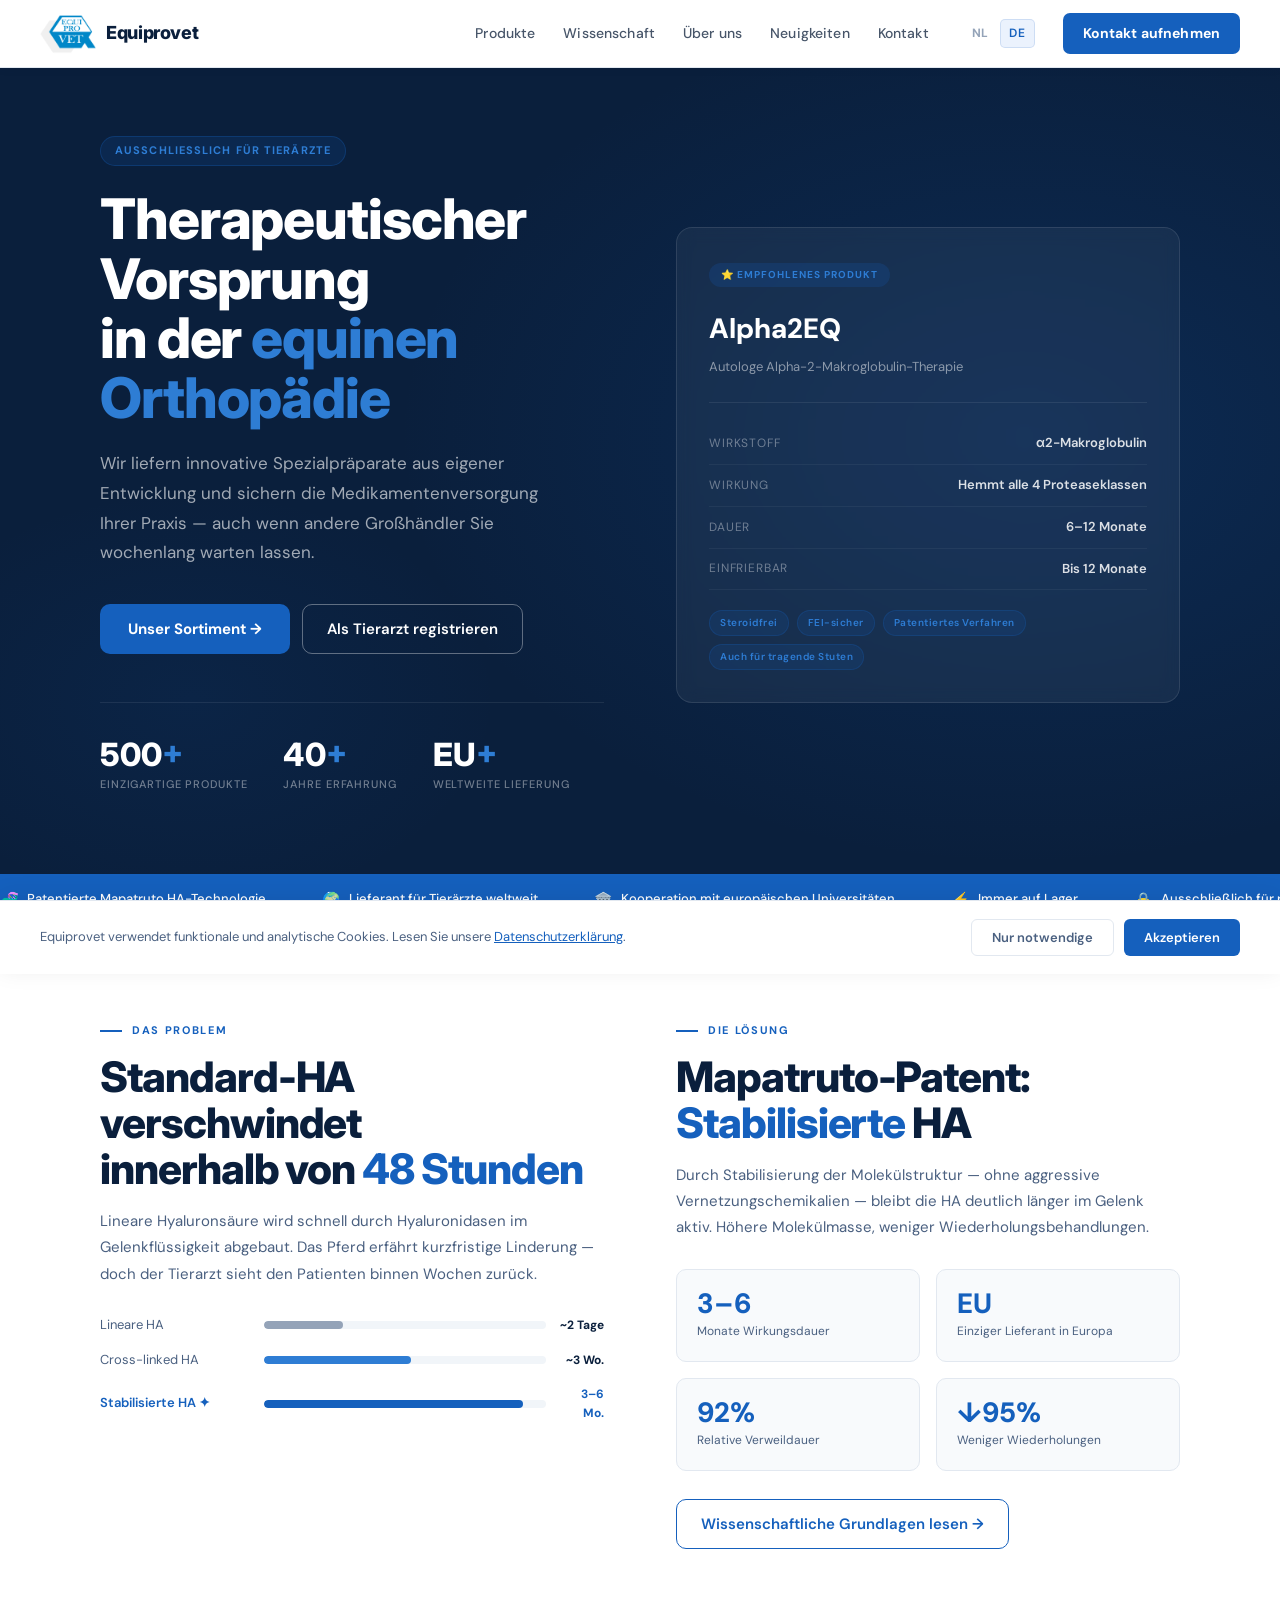
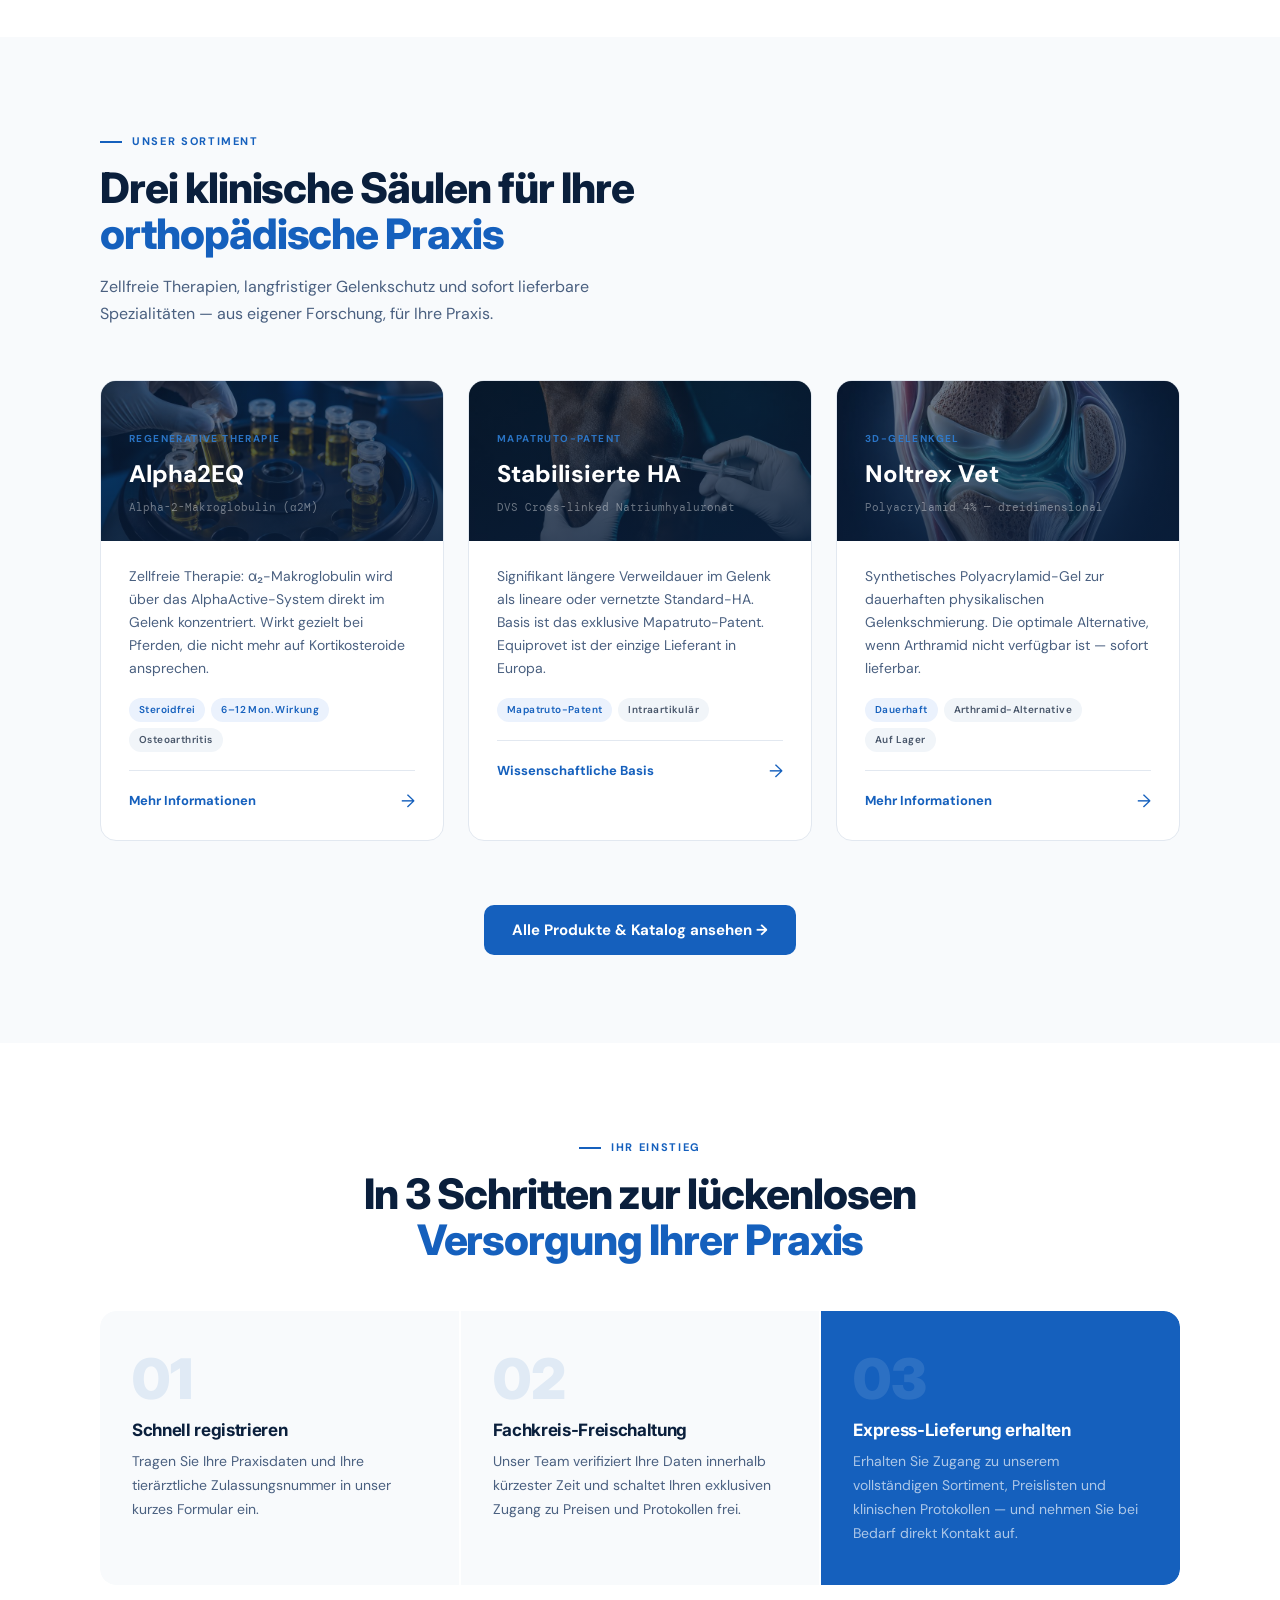
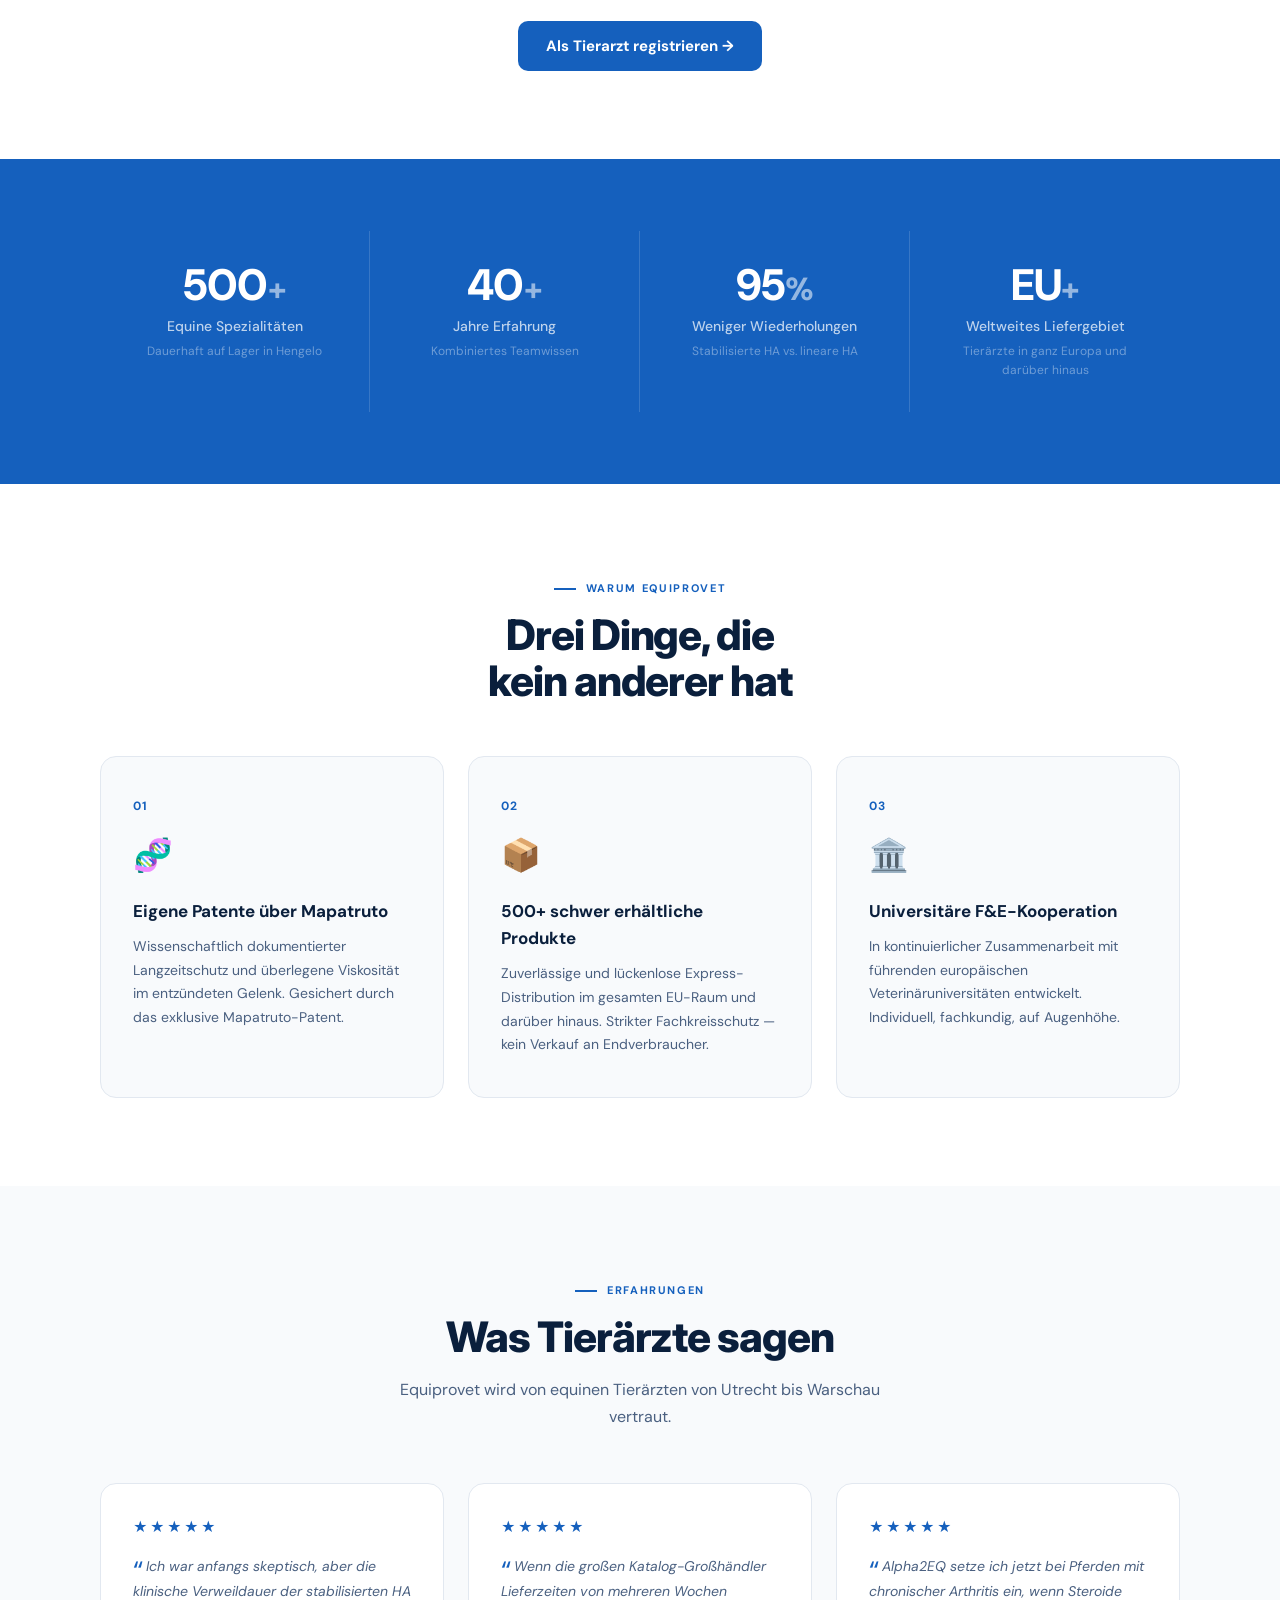
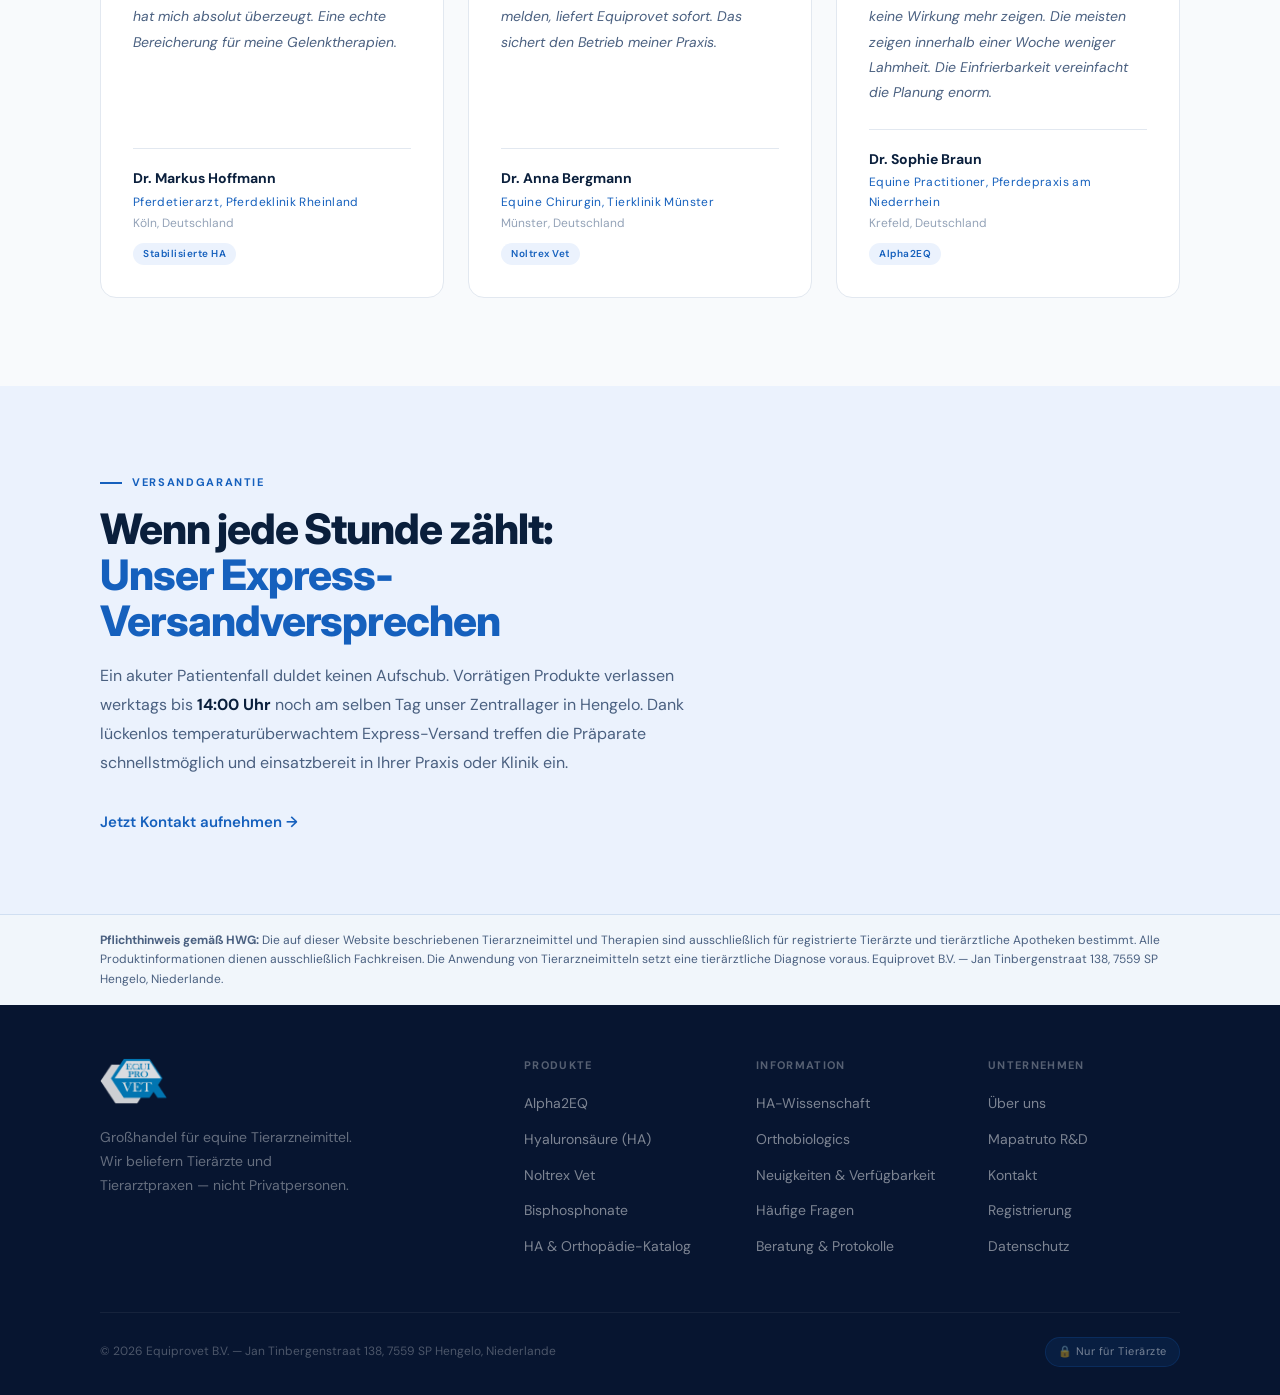
==== commit ec250463: "Nav: logo zichtbaar + bedrijfsnaam Equiprovet toegevoegd - filter:brightness(0) verwijderd — logo to" ====
--- a/de/index.html
+++ b/de/index.html
@@ -66,7 +66,7 @@
 <!-- ── NAV ── -->
 <nav>
   <a href="/de/" class="nav-logo">
-    <img src="/images/logo.png" alt="Equiprovet" class="nav-logo-img">
+    <img src="/images/logo.png" alt="Equiprovet" class="nav-logo-img"><span class="nav-brand">Equiprovet</span>
   </a>
   <div class="nav-links" id="nav-links">
     <a href="/de/produkte.html">Produkte</a>
--- a/css/styles.css
+++ b/css/styles.css
@@ -129,8 +129,9 @@
   box-shadow: var(--shadow-sm);
 }
 
-.nav-logo { display: flex; align-items: center; text-decoration: none; }
-.nav-logo-img { height: 44px; width: auto; filter: brightness(0); }
+.nav-logo { display: flex; align-items: center; gap: 10px; text-decoration: none; }
+.nav-logo-img { height: 40px; width: auto; }
+.nav-brand { font-size: 18px; font-weight: 800; color: var(--navy); letter-spacing: -0.02em; font-family: 'Inter', sans-serif; }
 
 .nav-links { display: flex; align-items: center; gap: 28px; }
 .nav-links a {
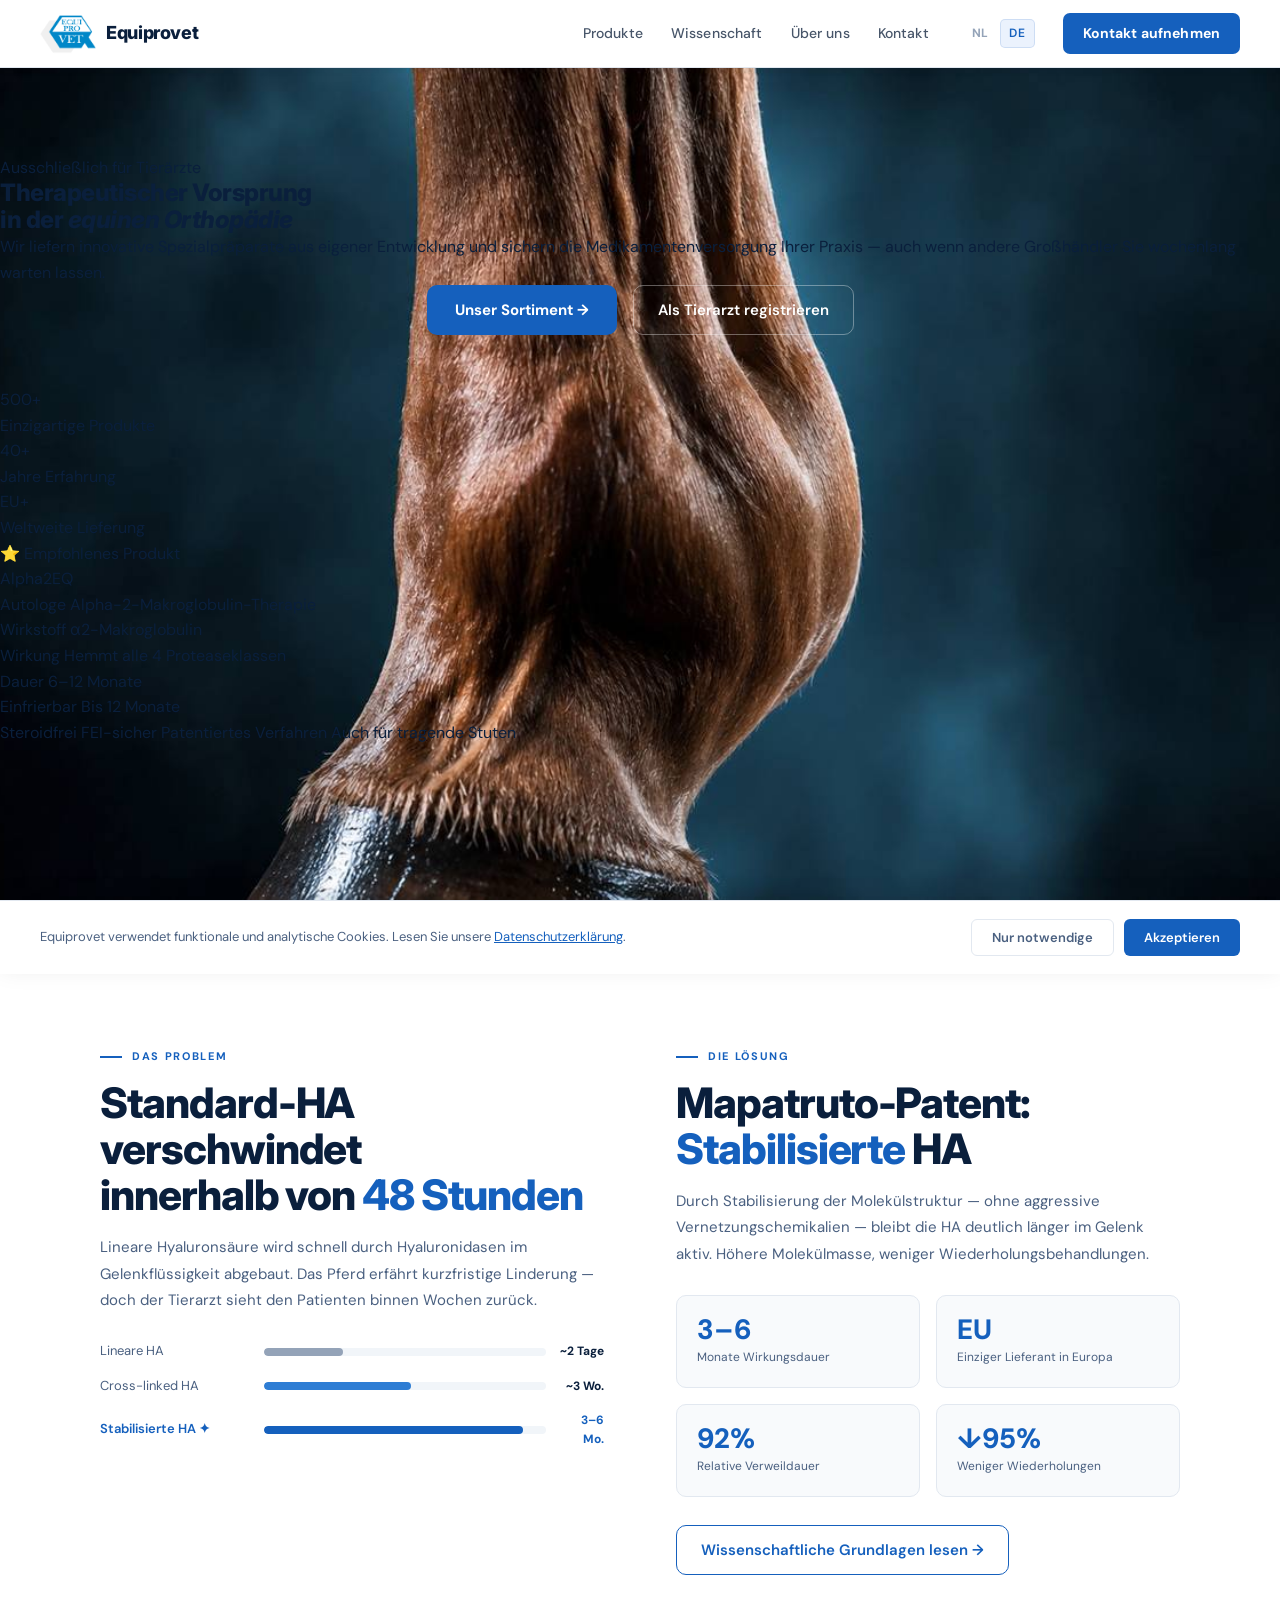
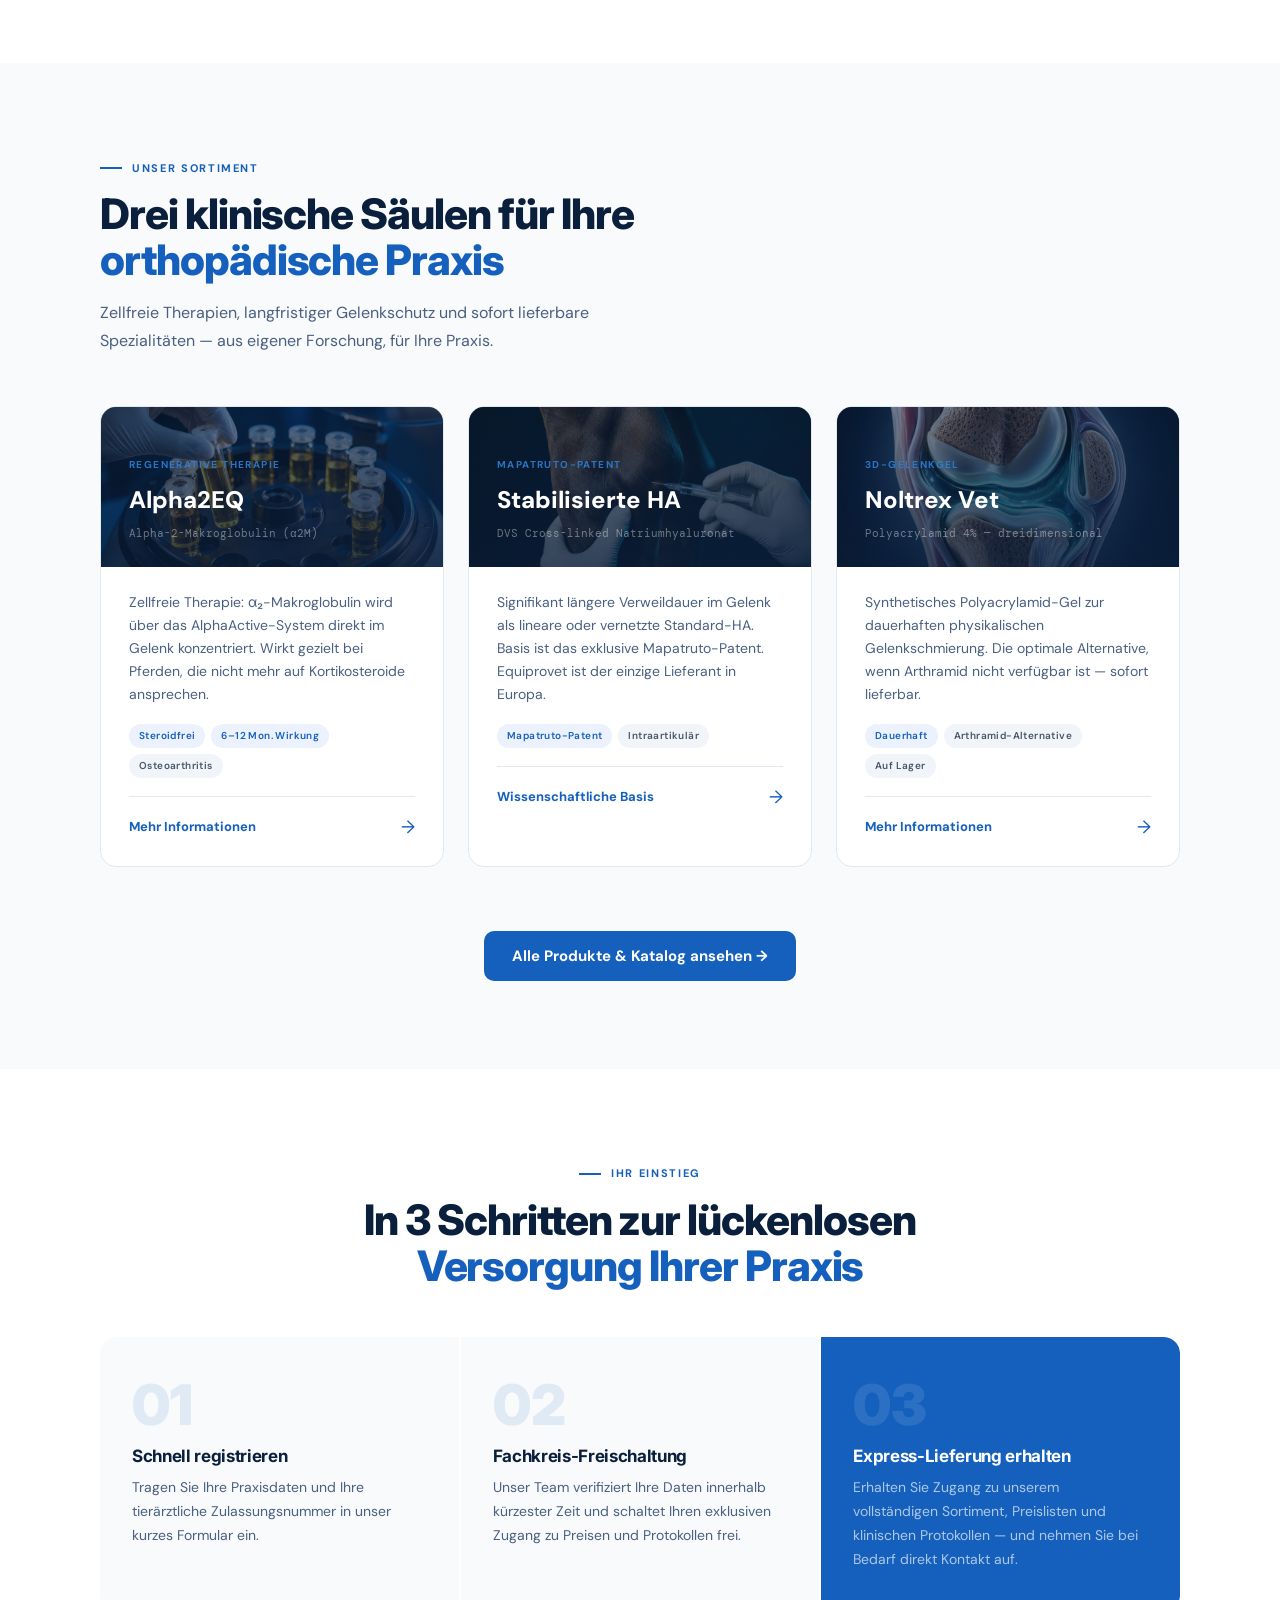
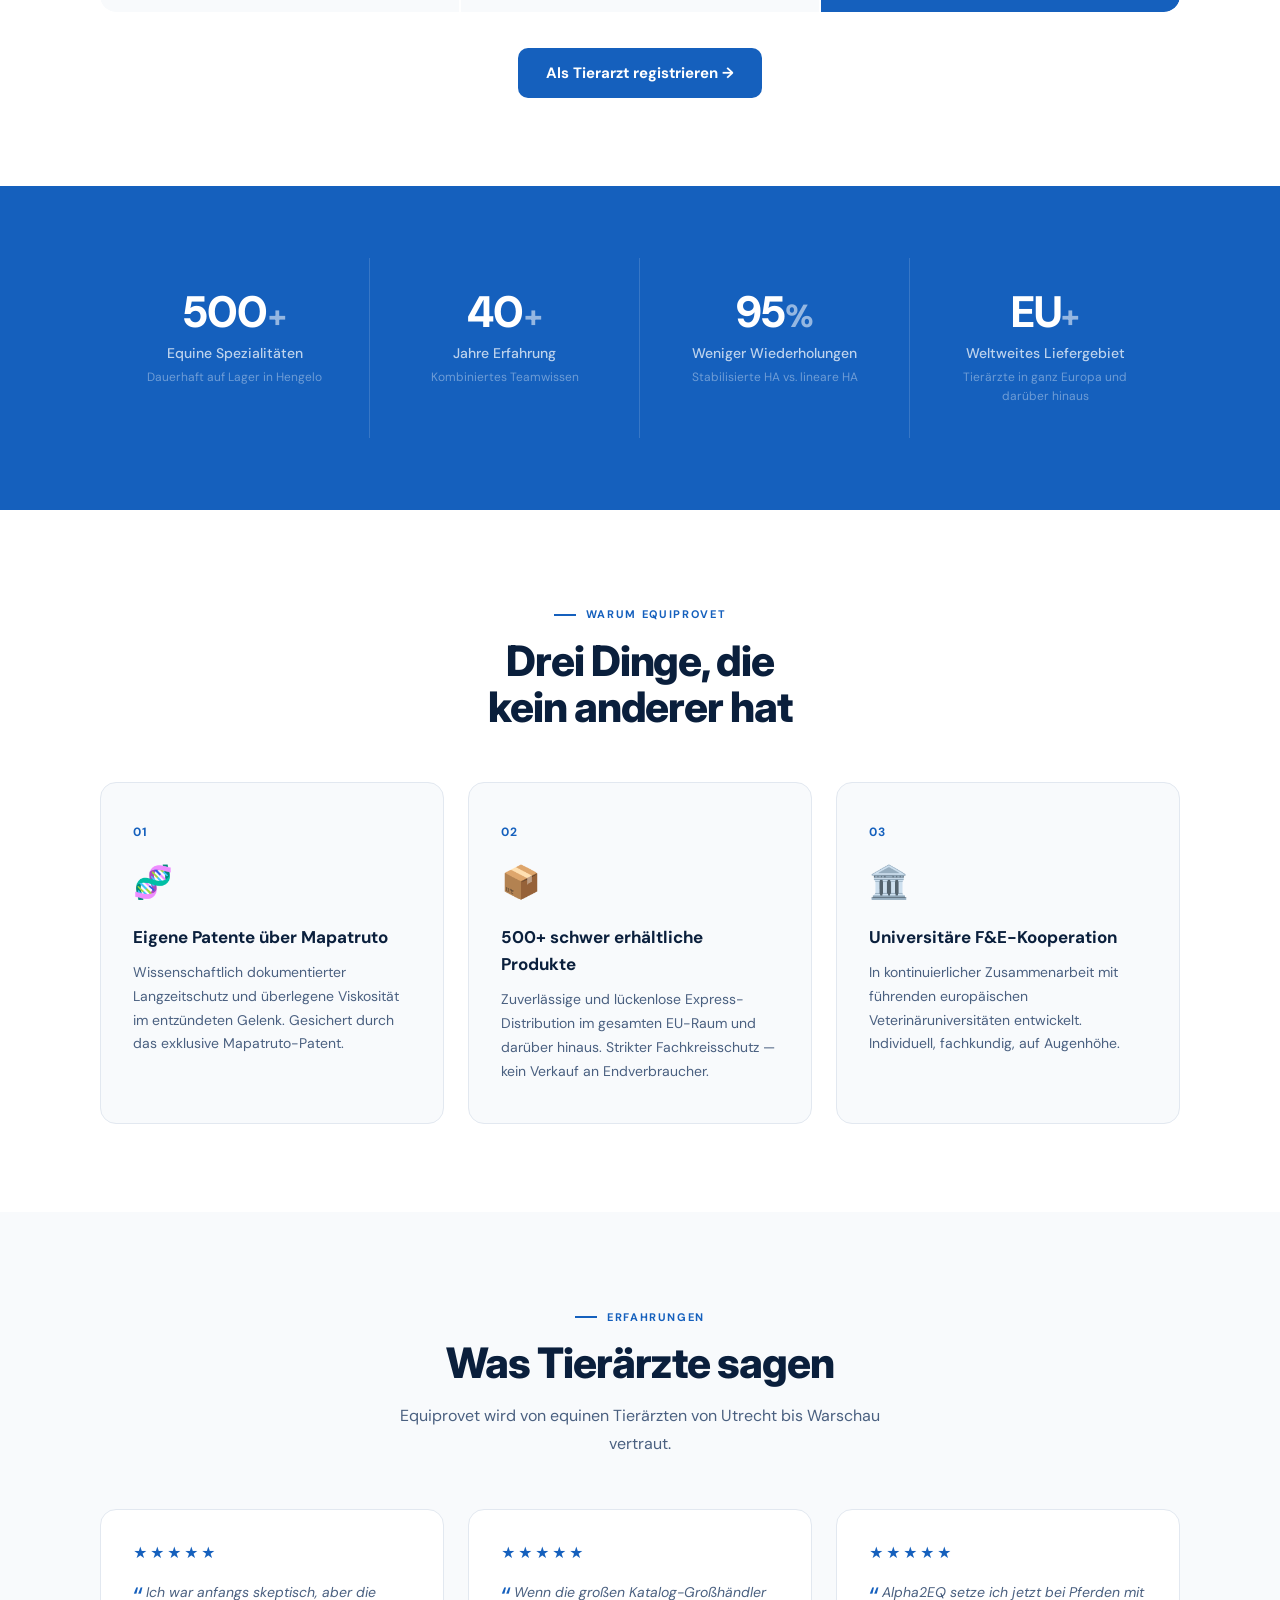
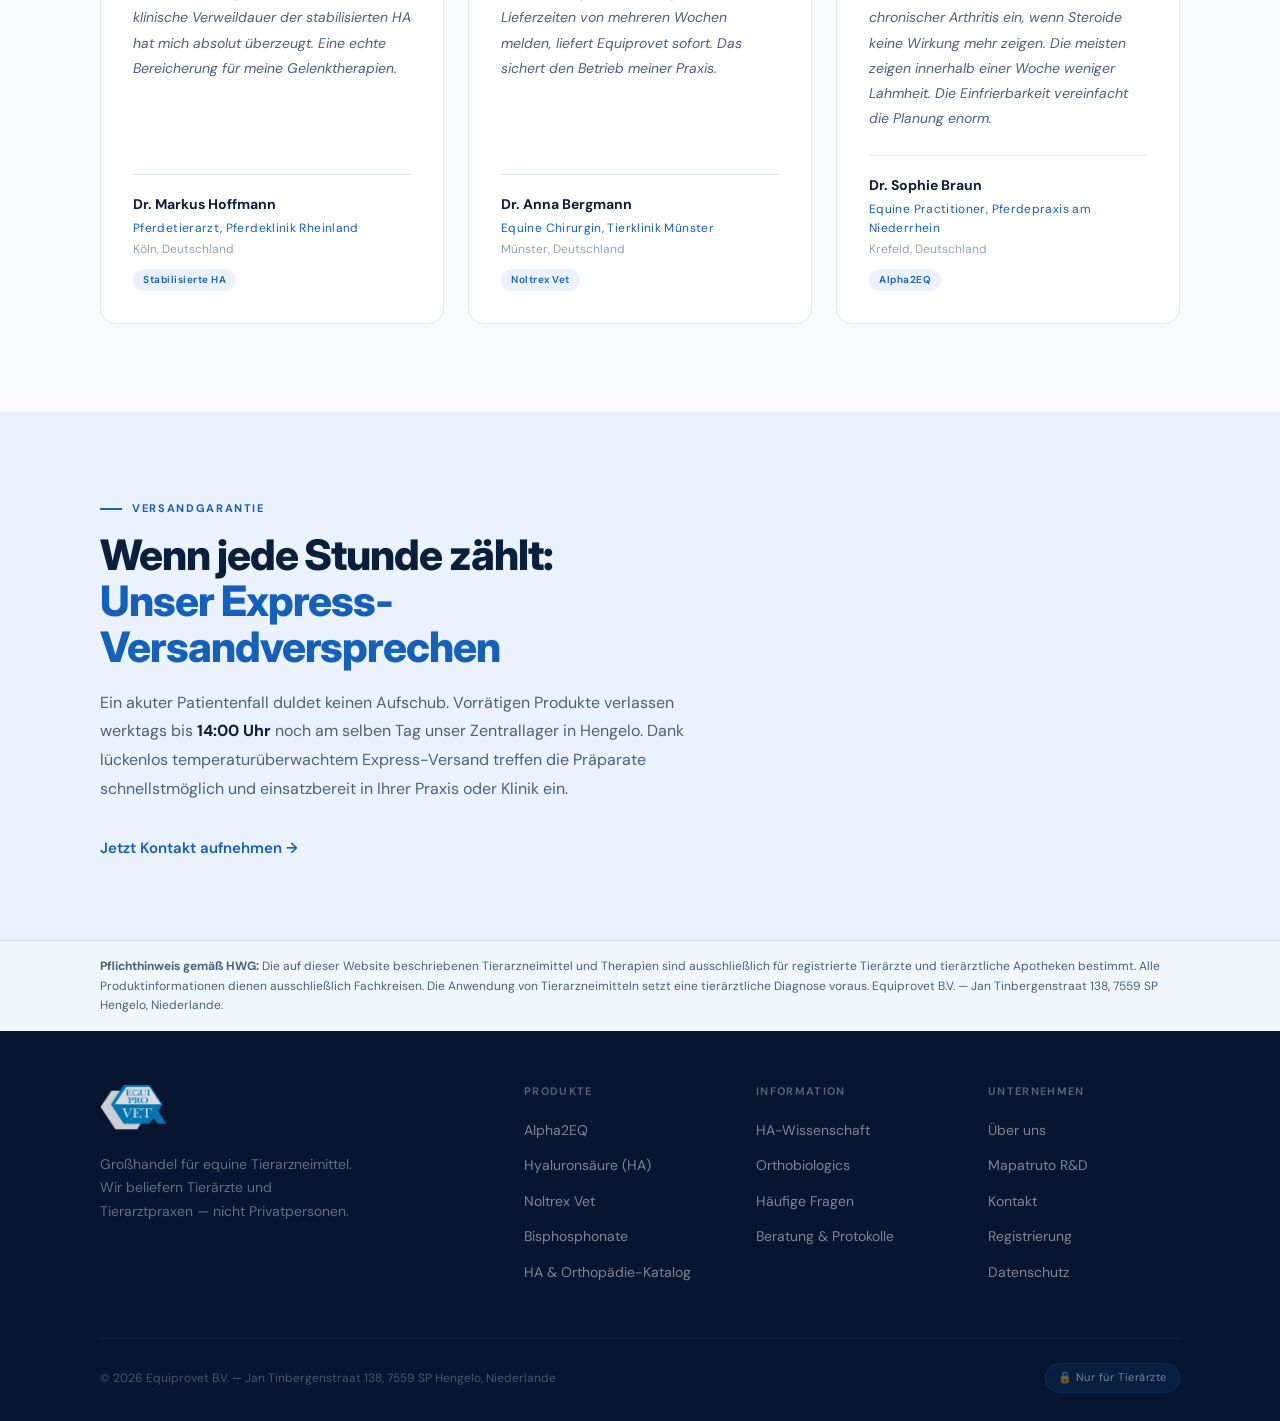
==== commit f479bc8a: "Nieuws verwijderd uit nav — info verplaatst naar contact FAQ - Nieuws-link verwijderd uit navigatie " ====
--- a/de/index.html
+++ b/de/index.html
@@ -72,7 +72,7 @@
     <a href="/de/produkte.html">Produkte</a>
     <a href="/de/wissenschaft.html">Wissenschaft</a>
     <a href="/de/ueber-uns.html">Über uns</a>
-    <a href="/de/neuigkeiten.html">Neuigkeiten</a>
+
     <a href="/de/kontakt.html">Kontakt</a>
     <div class="lang-switcher">
       <a href="/">NL</a>
@@ -472,7 +472,7 @@
         <ul class="footer-links">
           <li><a href="/de/wissenschaft.html">HA-Wissenschaft</a></li>
           <li><a href="/de/wissenschaft.html#alpha2eq">Orthobiologics</a></li>
-          <li><a href="/de/neuigkeiten.html">Neuigkeiten &amp; Verfügbarkeit</a></li>
+
           <li><a href="/de/kontakt.html#faq">Häufige Fragen</a></li>
           <li><a href="/de/kontakt.html">Beratung &amp; Protokolle</a></li>
         </ul>
--- a/css/styles.css
+++ b/css/styles.css
@@ -182,133 +182,98 @@
    HERO
 ══════════════════════════════ */
 .hero {
-  background: var(--navy);
-  padding: 136px 0 80px;
   position: relative;
+  min-height: 100vh;
+  background-image: url('/images/hero-horse-leg.jpg');
+  background-size: cover;
+  background-position: center 30%;
+  display: flex;
+  align-items: center;
+  justify-content: center;
   overflow: hidden;
 }
 
-.hero::before {
-  content: '';
+.hero-overlay {
   position: absolute;
   inset: 0;
-  background: radial-gradient(ellipse 70% 70% at 80% 50%, rgba(21, 96, 189, 0.18) 0%, transparent 70%),
-              radial-gradient(ellipse 40% 40% at 15% 80%, rgba(21, 96, 189, 0.08) 0%, transparent 60%);
-  pointer-events: none;
-}
-
-.hero-inner {
-  max-width: 1160px;
-  margin: 0 auto;
-  padding: 0 40px;
-  display: grid;
-  grid-template-columns: 1fr 1fr;
-  gap: 72px;
-  align-items: center;
+  background: linear-gradient(
+    to bottom,
+    rgba(5,15,35,0.3) 0%,
+    rgba(5,15,35,0.55) 50%,
+    rgba(5,15,35,0.75) 100%
+  );
+}
+
+.hero-content {
   position: relative;
   z-index: 1;
-}
-
-.hero-badge {
-  display: inline-flex;
-  align-items: center;
-  gap: 8px;
-  background: rgba(21, 96, 189, 0.15);
-  border: 1px solid rgba(21, 96, 189, 0.3);
-  color: var(--blue-light);
-  padding: 5px 14px;
-  border-radius: 100px;
-  font-size: 11px;
+  text-align: center;
+  padding: 0 24px;
+  max-width: 800px;
+}
+
+.hero-name {
+  font-size: clamp(52px, 9vw, 108px);
+  font-weight: 900;
+  color: #fff;
+  letter-spacing: -0.03em;
+  line-height: 1;
+  margin-bottom: 20px;
+  font-family: 'Inter', sans-serif;
+}
+
+.hero-tagline {
+  font-size: clamp(17px, 2.5vw, 24px);
+  color: rgba(255, 255, 255, 0.82);
+  line-height: 1.5;
+  margin-bottom: 44px;
+  font-weight: 300;
+  letter-spacing: 0.01em;
+}
+
+.hero-actions { display: flex; gap: 16px; flex-wrap: wrap; justify-content: center; margin-bottom: 52px; }
+
+.btn-hero-primary {
+  padding: 15px 32px;
+  background: var(--blue);
+  color: #fff;
+  border-radius: var(--radius);
+  font-size: 15px;
   font-weight: 700;
-  letter-spacing: 0.1em;
+  text-decoration: none;
+  transition: background 0.2s, transform 0.2s;
+  display: inline-block;
+}
+.btn-hero-primary:hover { background: var(--blue-dark); transform: translateY(-2px); }
+
+.btn-hero-secondary {
+  padding: 15px 32px;
+  background: rgba(255,255,255,0.12);
+  color: #fff;
+  border: 1px solid rgba(255,255,255,0.35);
+  border-radius: var(--radius);
+  font-size: 15px;
+  font-weight: 600;
+  text-decoration: none;
+  transition: background 0.2s;
+  display: inline-block;
+  backdrop-filter: blur(8px);
+}
+.btn-hero-secondary:hover { background: rgba(255,255,255,0.22); }
+
+.hero-trust {
+  display: flex;
+  align-items: center;
+  justify-content: center;
+  gap: 12px;
+  flex-wrap: wrap;
+  font-size: 12px;
+  color: rgba(255,255,255,0.55);
+  letter-spacing: 0.04em;
   text-transform: uppercase;
-  margin-bottom: 24px;
-}
-
-.hero-title {
-  font-size: clamp(36px, 4.5vw, 56px);
-  font-weight: 800;
-  color: #fff;
-  margin-bottom: 20px;
-  line-height: 1.07;
-}
-.hero-title em { font-style: normal; color: var(--blue-light); }
-
-.hero-sub {
-  font-size: 17px;
-  line-height: 1.75;
-  color: rgba(255, 255, 255, 0.62);
-  max-width: 460px;
-  margin-bottom: 36px;
-}
-.hero-sub strong { color: rgba(255, 255, 255, 0.9); }
-
-.hero-actions { display: flex; gap: 12px; flex-wrap: wrap; }
-
-.hero-stats {
-  display: flex;
-  gap: 36px;
-  margin-top: 48px;
-  padding-top: 36px;
-  border-top: 1px solid rgba(255, 255, 255, 0.08);
-}
-
-.stat-item {}
-.stat-num { font-size: 32px; font-weight: 800; color: #fff; line-height: 1; font-family: 'Inter', sans-serif; }
-.stat-num span { color: var(--blue-light); }
-.stat-label { font-size: 11px; color: rgba(255, 255, 255, 0.42); text-transform: uppercase; letter-spacing: 0.08em; font-weight: 500; margin-top: 5px; }
-
-/* Hero right card */
-.hero-card {
-  background: rgba(255, 255, 255, 0.05);
-  border: 1px solid rgba(255, 255, 255, 0.1);
-  border-radius: var(--radius-lg);
-  padding: 32px;
-  backdrop-filter: blur(8px);
-}
-
-.hero-card-tag {
-  display: inline-flex;
-  align-items: center;
-  gap: 6px;
-  background: rgba(21, 96, 189, 0.2);
-  color: var(--blue-light);
-  padding: 4px 12px;
-  border-radius: 100px;
-  font-size: 10px;
-  font-weight: 700;
-  letter-spacing: 0.1em;
-  text-transform: uppercase;
-  margin-bottom: 20px;
-}
-
-.hero-card-name { font-size: 28px; font-weight: 800; color: #fff; margin-bottom: 6px; }
-.hero-card-sub { font-size: 13px; color: rgba(255, 255, 255, 0.5); margin-bottom: 24px; }
-.hero-card-divider { height: 1px; background: rgba(255, 255, 255, 0.08); margin-bottom: 20px; }
-
-.hero-card-row {
-  display: flex;
-  justify-content: space-between;
-  align-items: center;
-  padding: 10px 0;
-  border-bottom: 1px solid rgba(255, 255, 255, 0.05);
-}
-.hero-card-row:last-of-type { border-bottom: none; }
-
-.hcr-label { font-size: 12px; color: rgba(255, 255, 255, 0.38); text-transform: uppercase; letter-spacing: 0.07em; }
-.hcr-val { font-size: 13px; color: rgba(255, 255, 255, 0.85); font-weight: 600; }
-
-.hero-card-badges { display: flex; gap: 8px; flex-wrap: wrap; margin-top: 20px; }
-.hero-card-badge {
-  background: rgba(21, 96, 189, 0.15);
-  border: 1px solid rgba(21, 96, 189, 0.25);
-  color: var(--blue-light);
-  padding: 4px 10px;
-  border-radius: 100px;
-  font-size: 10px;
-  font-weight: 600;
-  letter-spacing: 0.05em;
-}
+  font-weight: 500;
+}
+.ht-sep { color: rgba(255,255,255,0.25); }
 
 /* ══════════════════════════════
    TRUST BAR
@@ -860,10 +825,10 @@
   .nav-links .nav-cta { background: var(--blue) !important; color: #fff !important; font-size: 17px; margin-top: 8px; }
   .nav-links .lang-switcher { margin-top: 8px; }
 
-  .hero { padding: 100px 0 56px; }
-  .hero-inner { grid-template-columns: 1fr; gap: 36px; padding: 0 20px; }
-  .hero-card { display: none; }
-  .hero-stats { gap: 24px; }
+  .hero { min-height: 100svh; }
+  .hero-logo { height: 56px; }
+  .hero-actions { gap: 12px; }
+  .btn-hero-primary, .btn-hero-secondary { padding: 13px 24px; font-size: 14px; }
 
   .ha-grid,
   .usp-grid,
@@ -899,6 +864,17 @@
   .ha-stat-card { padding: 16px; }
 
   .about-image-grid { display: none; }
+
+  /* Page hero inner pages */
+  .page-hero-section { padding: 100px 0 52px; }
+
+  /* Footer bottom wrapping */
+  .footer-bottom { flex-wrap: wrap; gap: 10px; }
+  .footer-copyright { text-align: center; width: 100%; order: 2; }
+  .footer-vet-only { order: 1; }
+
+  /* HA bar label smaller */
+  .ha-bar-name { width: 120px; font-size: 12px; }
 }
 
 @media (max-width: 640px) {
@@ -1353,18 +1329,6 @@
 }
 .nav-phone:hover { color: var(--blue); }
 
-/* ── Hero trust checklist ── */
-.hero-trust {
-  display: flex;
-  gap: 20px;
-  flex-wrap: wrap;
-  margin-top: 28px;
-}
-.ht-item {
-  font-size: 13px;
-  font-weight: 500;
-  color: rgba(255,255,255,0.7);
-}
 
 /* ══════════════════════════════
    PERSOONLIJK CONTACT SECTIE
@@ -1492,19 +1456,45 @@
 @media (max-width: 900px) {
   .pcc-grid { grid-template-columns: 1fr 1fr; gap: 20px; }
   .personal-grid { grid-template-columns: 1fr; gap: 40px; }
+  .personal-image img { height: 320px; }
   .cta-inner { flex-direction: column; text-align: center; }
   .cta-actions { justify-content: center; }
-  .hero-trust { gap: 12px; }
+  .hero-trust { gap: 8px; font-size: 11px; }
   .nav-phone { display: none; }
+  .hero-name { font-size: clamp(44px, 12vw, 72px); }
 }
 @media (max-width: 640px) {
   .pcc-grid { grid-template-columns: 1fr; }
   .pcc-image { height: 180px; }
-  .personal-image img { height: 280px; }
+  .personal-image img { height: 260px; }
   .products-grid { grid-template-columns: 1fr; }
   .news-grid { grid-template-columns: 1fr; }
   .stats-grid { grid-template-columns: 1fr 1fr; }
   .about-cards { grid-template-columns: 1fr; }
   .lit-grid { grid-template-columns: 1fr; }
   .contact-grid { grid-template-columns: 1fr; gap: 32px; }
-}
+
+  /* Hero op kleine schermen */
+  .hero-name { font-size: clamp(38px, 11vw, 56px); letter-spacing: -0.02em; }
+  .hero-tagline { font-size: 15px; margin-bottom: 32px; }
+  .hero-actions { flex-direction: column; align-items: stretch; gap: 10px; margin-bottom: 36px; }
+  .btn-hero-primary, .btn-hero-secondary { text-align: center; padding: 14px 20px; }
+
+  /* Testimonials op klein scherm */
+  .testimonials-grid { grid-template-columns: 1fr; }
+
+  /* Footer bottom volledig stacked */
+  .footer-bottom { justify-content: center; }
+
+  /* Page hero kleiner */
+  .page-hero-section { padding: 90px 0 44px; }
+  .page-hero-title { font-size: clamp(28px, 8vw, 40px); }
+  .page-hero-desc { font-size: 15px; }
+
+  /* Cookie banner op klein scherm */
+  #cookie-banner { flex-direction: column; align-items: flex-start; }
+  .cookie-actions { width: 100%; justify-content: flex-end; }
+
+  /* Form submit op klein scherm */
+  .ha-bar-name { width: 100px; }
+}
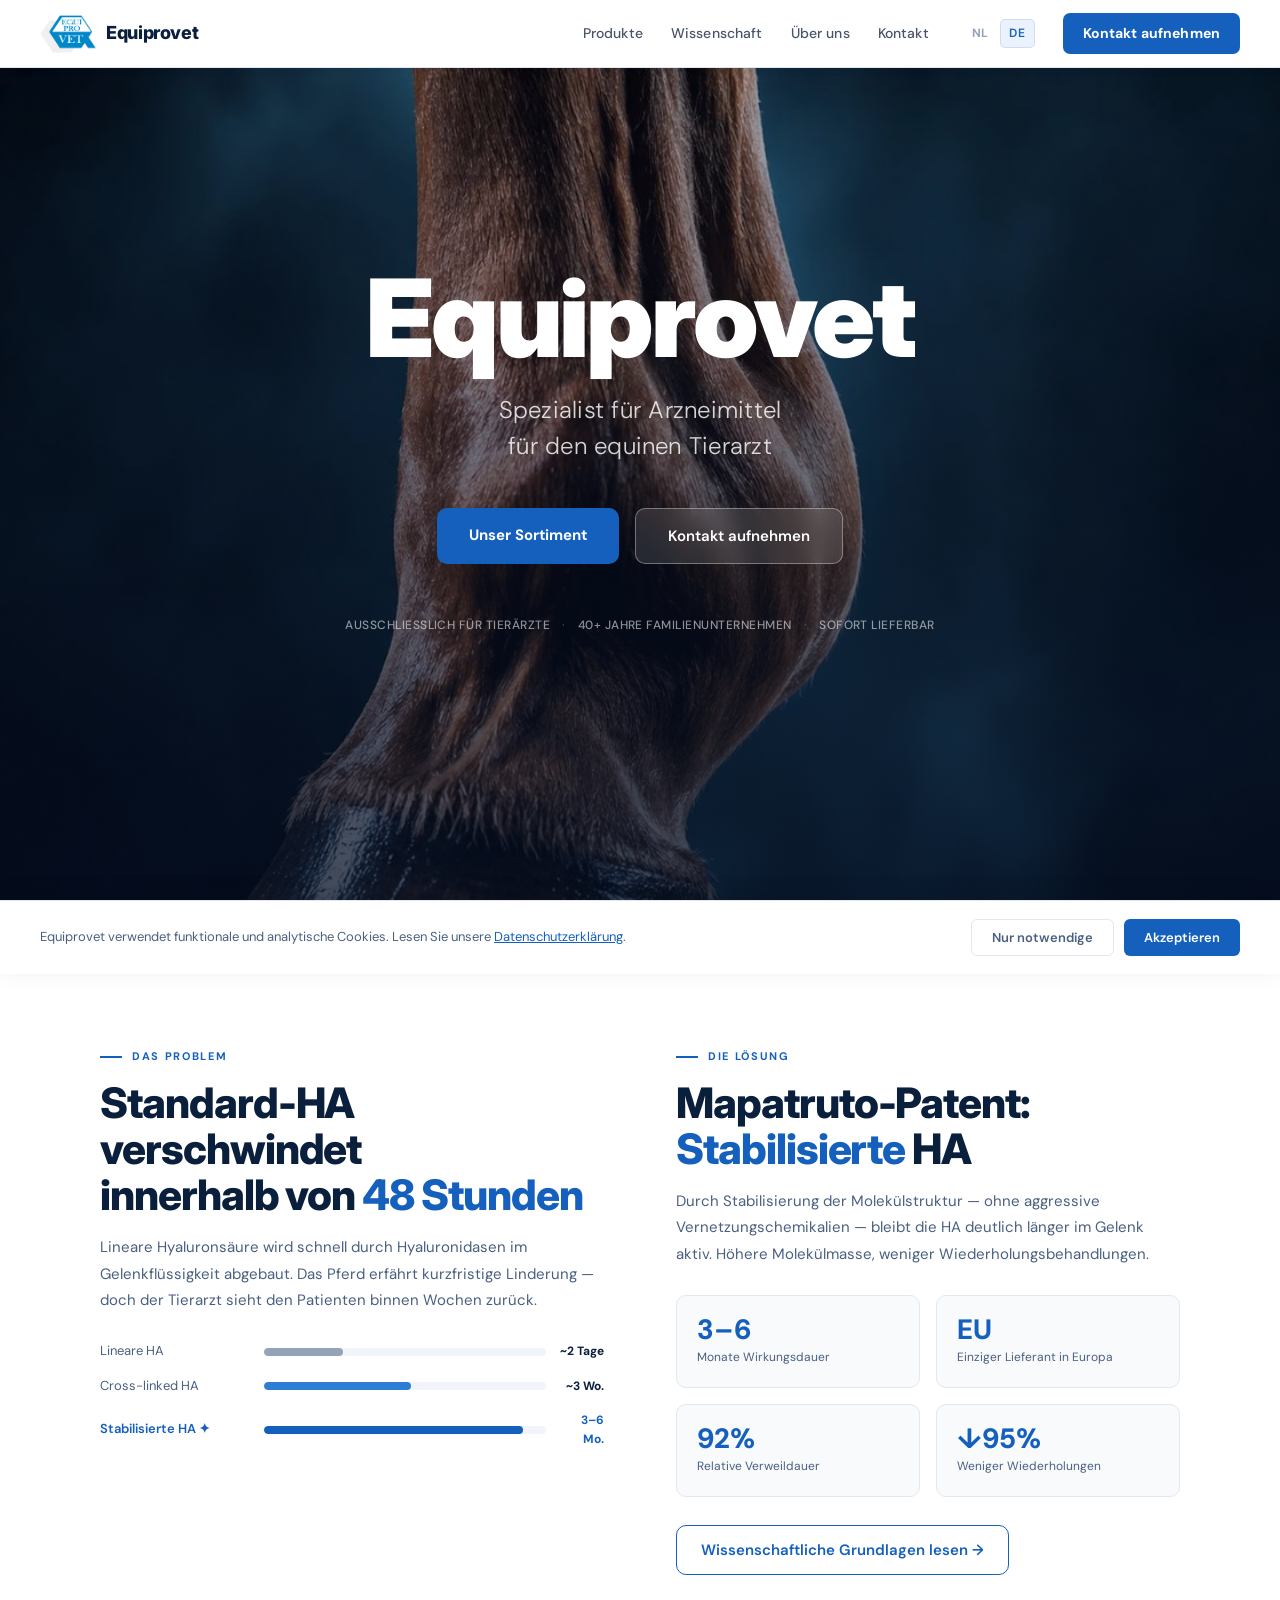
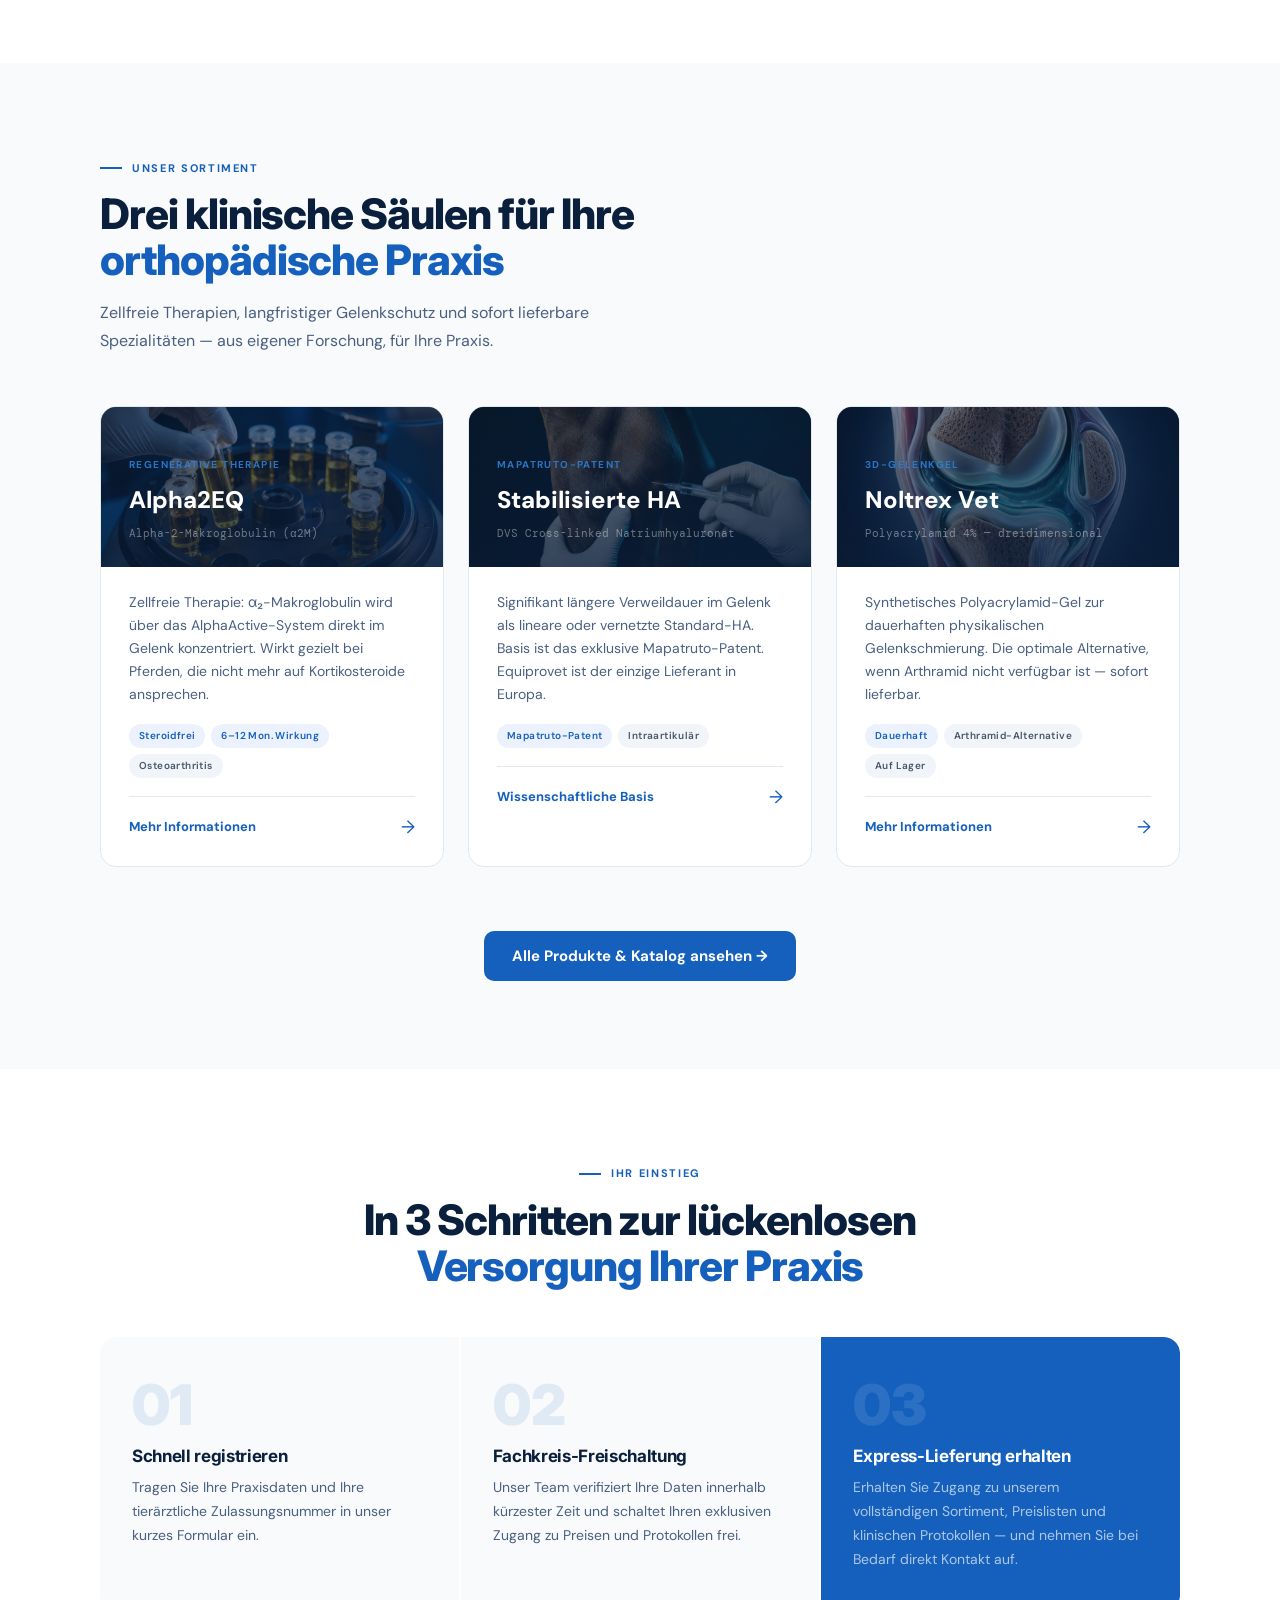
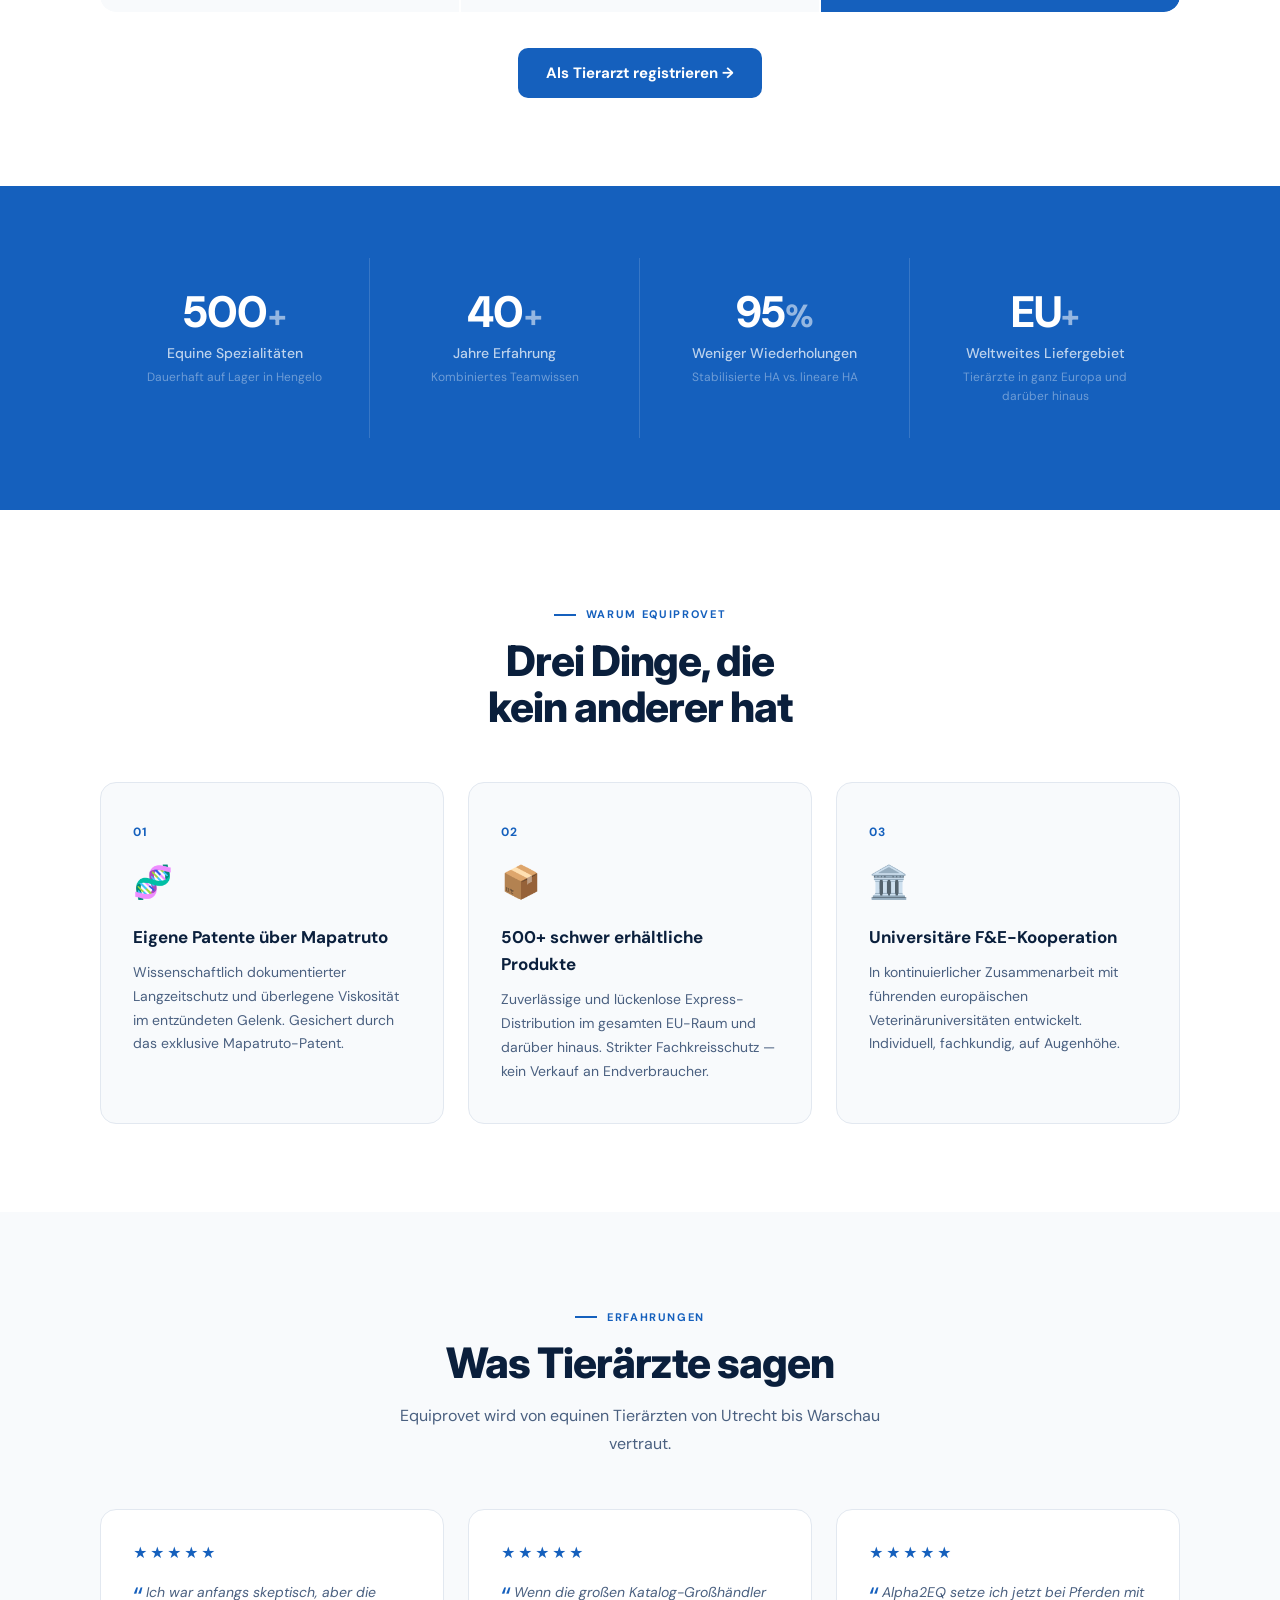
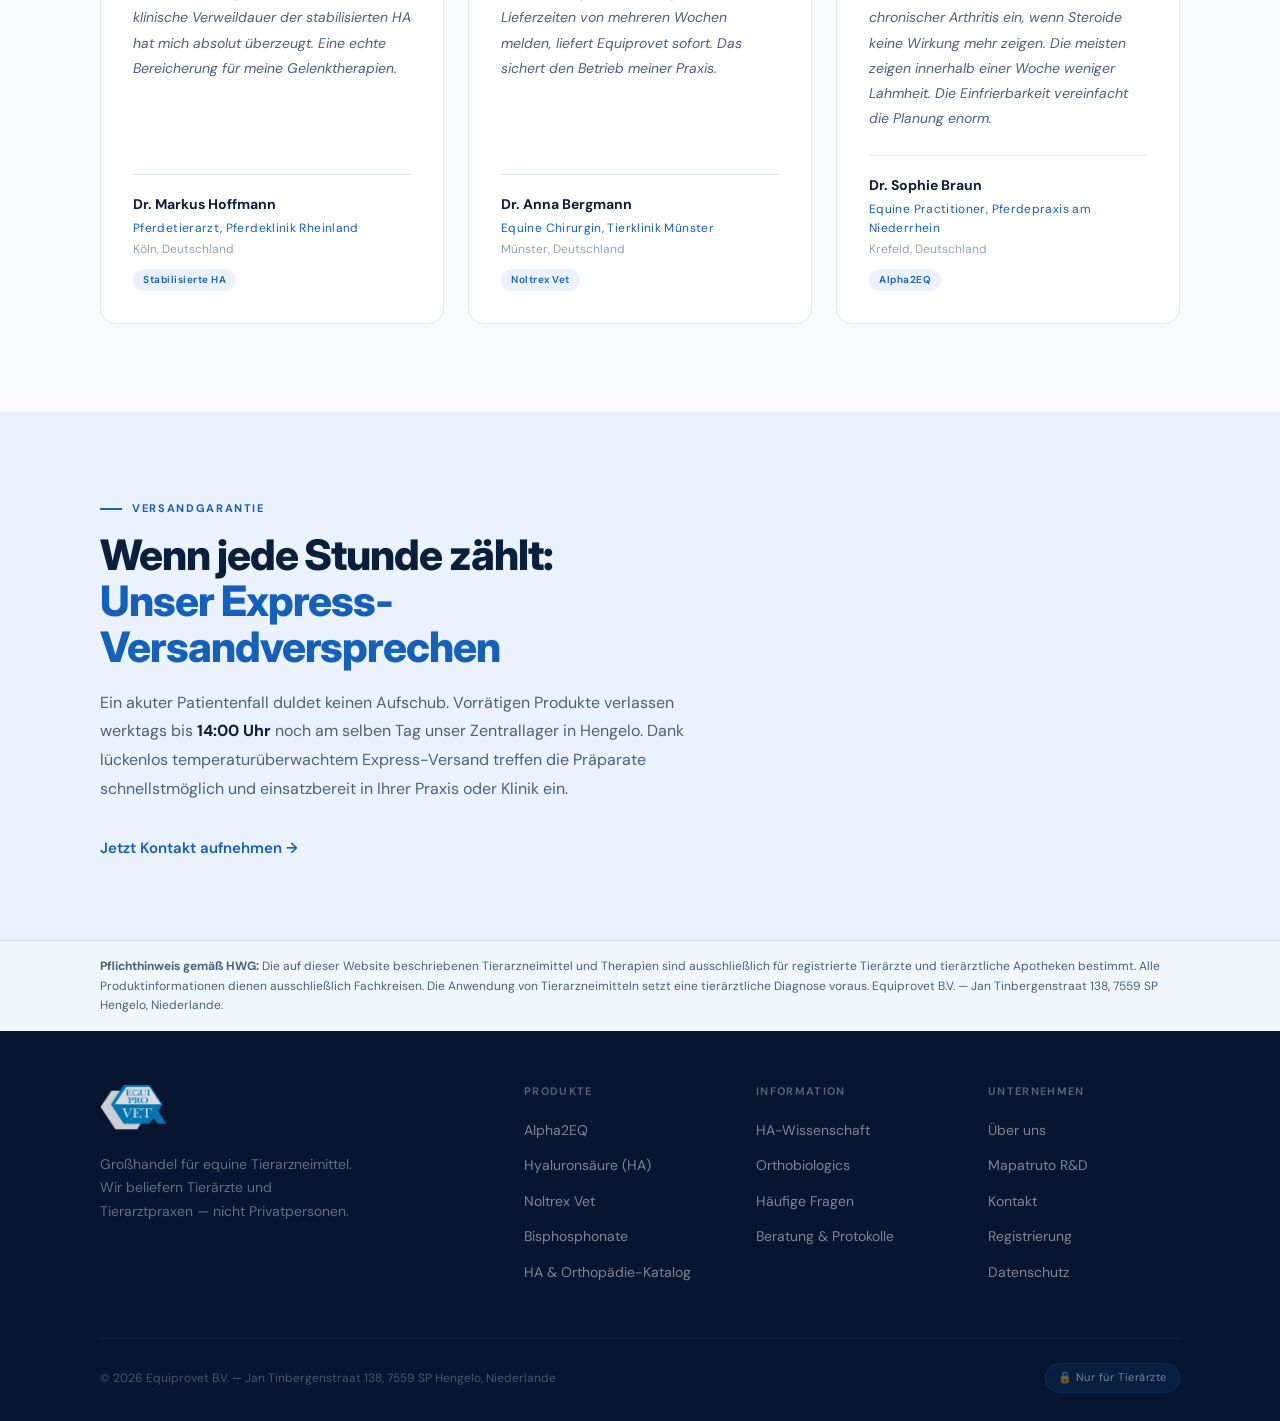
==== commit 4ca06ea6: "DE homepage: zelfde nieuwe hero als NL (foto + naam + tagline) Co-Authored-By: Claude Sonnet 4.6 <no" ====
--- a/de/index.html
+++ b/de/index.html
@@ -88,65 +88,20 @@
 <!-- ── HERO ── -->
 <main id="main-content">
 <section class="hero">
-  <div class="hero-inner">
-    <div class="hero-left">
-      <div class="hero-badge">Ausschließlich für Tierärzte</div>
-      <h1 class="hero-title">
-        Therapeutischer Vorsprung<br>
-        in der <em>equinen Orthopädie</em>
-      </h1>
-      <p class="hero-sub">
-        Wir liefern innovative Spezialpräparate aus eigener Entwicklung und sichern die Medikamentenversorgung Ihrer Praxis — auch wenn andere Großhändler Sie wochenlang warten lassen.
-      </p>
-      <div class="hero-actions">
-        <a href="/de/produkte.html" class="btn-primary">Unser Sortiment →</a>
-        <a href="/de/kontakt.html" class="btn-secondary">Als Tierarzt registrieren</a>
-      </div>
-      <div class="hero-stats">
-        <div class="stat-item">
-          <div class="stat-num">500<span>+</span></div>
-          <div class="stat-label">Einzigartige Produkte</div>
-        </div>
-        <div class="stat-item">
-          <div class="stat-num">40<span>+</span></div>
-          <div class="stat-label">Jahre Erfahrung</div>
-        </div>
-        <div class="stat-item">
-          <div class="stat-num">EU<span>+</span></div>
-          <div class="stat-label">Weltweite Lieferung</div>
-        </div>
-      </div>
-    </div>
-
-    <div class="hero-right">
-      <div class="hero-card">
-        <div class="hero-card-tag">⭐ Empfohlenes Produkt</div>
-        <div class="hero-card-name">Alpha2EQ</div>
-        <div class="hero-card-sub">Autologe Alpha-2-Makroglobulin-Therapie</div>
-        <div class="hero-card-divider"></div>
-        <div class="hero-card-row">
-          <span class="hcr-label">Wirkstoff</span>
-          <span class="hcr-val">α2-Makroglobulin</span>
-        </div>
-        <div class="hero-card-row">
-          <span class="hcr-label">Wirkung</span>
-          <span class="hcr-val">Hemmt alle 4 Proteaseklassen</span>
-        </div>
-        <div class="hero-card-row">
-          <span class="hcr-label">Dauer</span>
-          <span class="hcr-val">6–12 Monate</span>
-        </div>
-        <div class="hero-card-row">
-          <span class="hcr-label">Einfrierbar</span>
-          <span class="hcr-val">Bis 12 Monate</span>
-        </div>
-        <div class="hero-card-badges">
-          <span class="hero-card-badge">Steroidfrei</span>
-          <span class="hero-card-badge">FEI-sicher</span>
-          <span class="hero-card-badge">Patentiertes Verfahren</span>
-          <span class="hero-card-badge">Auch für tragende Stuten</span>
-        </div>
-      </div>
+  <div class="hero-overlay"></div>
+  <div class="hero-content">
+    <h1 class="hero-name">Equiprovet</h1>
+    <p class="hero-tagline">Spezialist für Arzneimittel<br>für den equinen Tierarzt</p>
+    <div class="hero-actions">
+      <a href="/de/produkte.html" class="btn-hero-primary">Unser Sortiment</a>
+      <a href="/de/kontakt.html" class="btn-hero-secondary">Kontakt aufnehmen</a>
+    </div>
+    <div class="hero-trust">
+      <span class="ht-item">Ausschließlich für Tierärzte</span>
+      <span class="ht-sep">·</span>
+      <span class="ht-item">40+ Jahre Familienunternehmen</span>
+      <span class="ht-sep">·</span>
+      <span class="ht-item">Sofort lieferbar</span>
     </div>
   </div>
 </section>
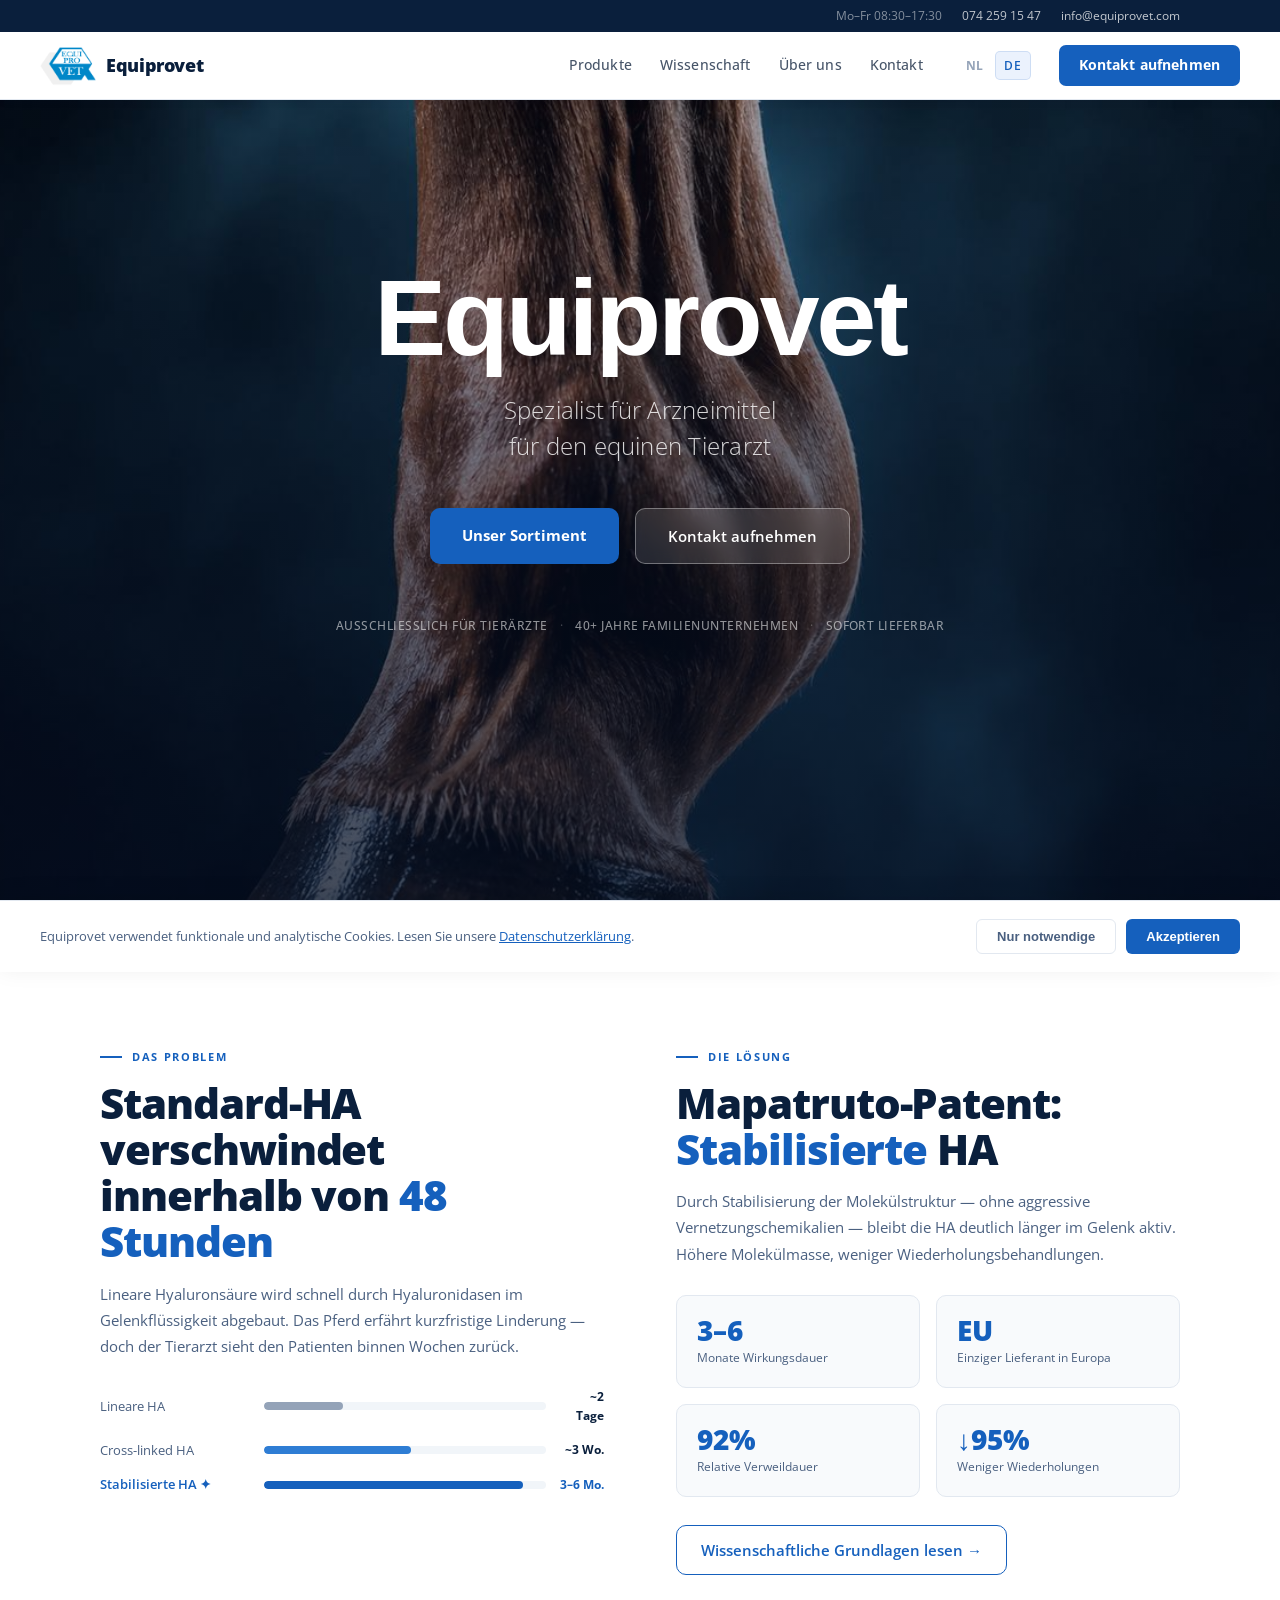
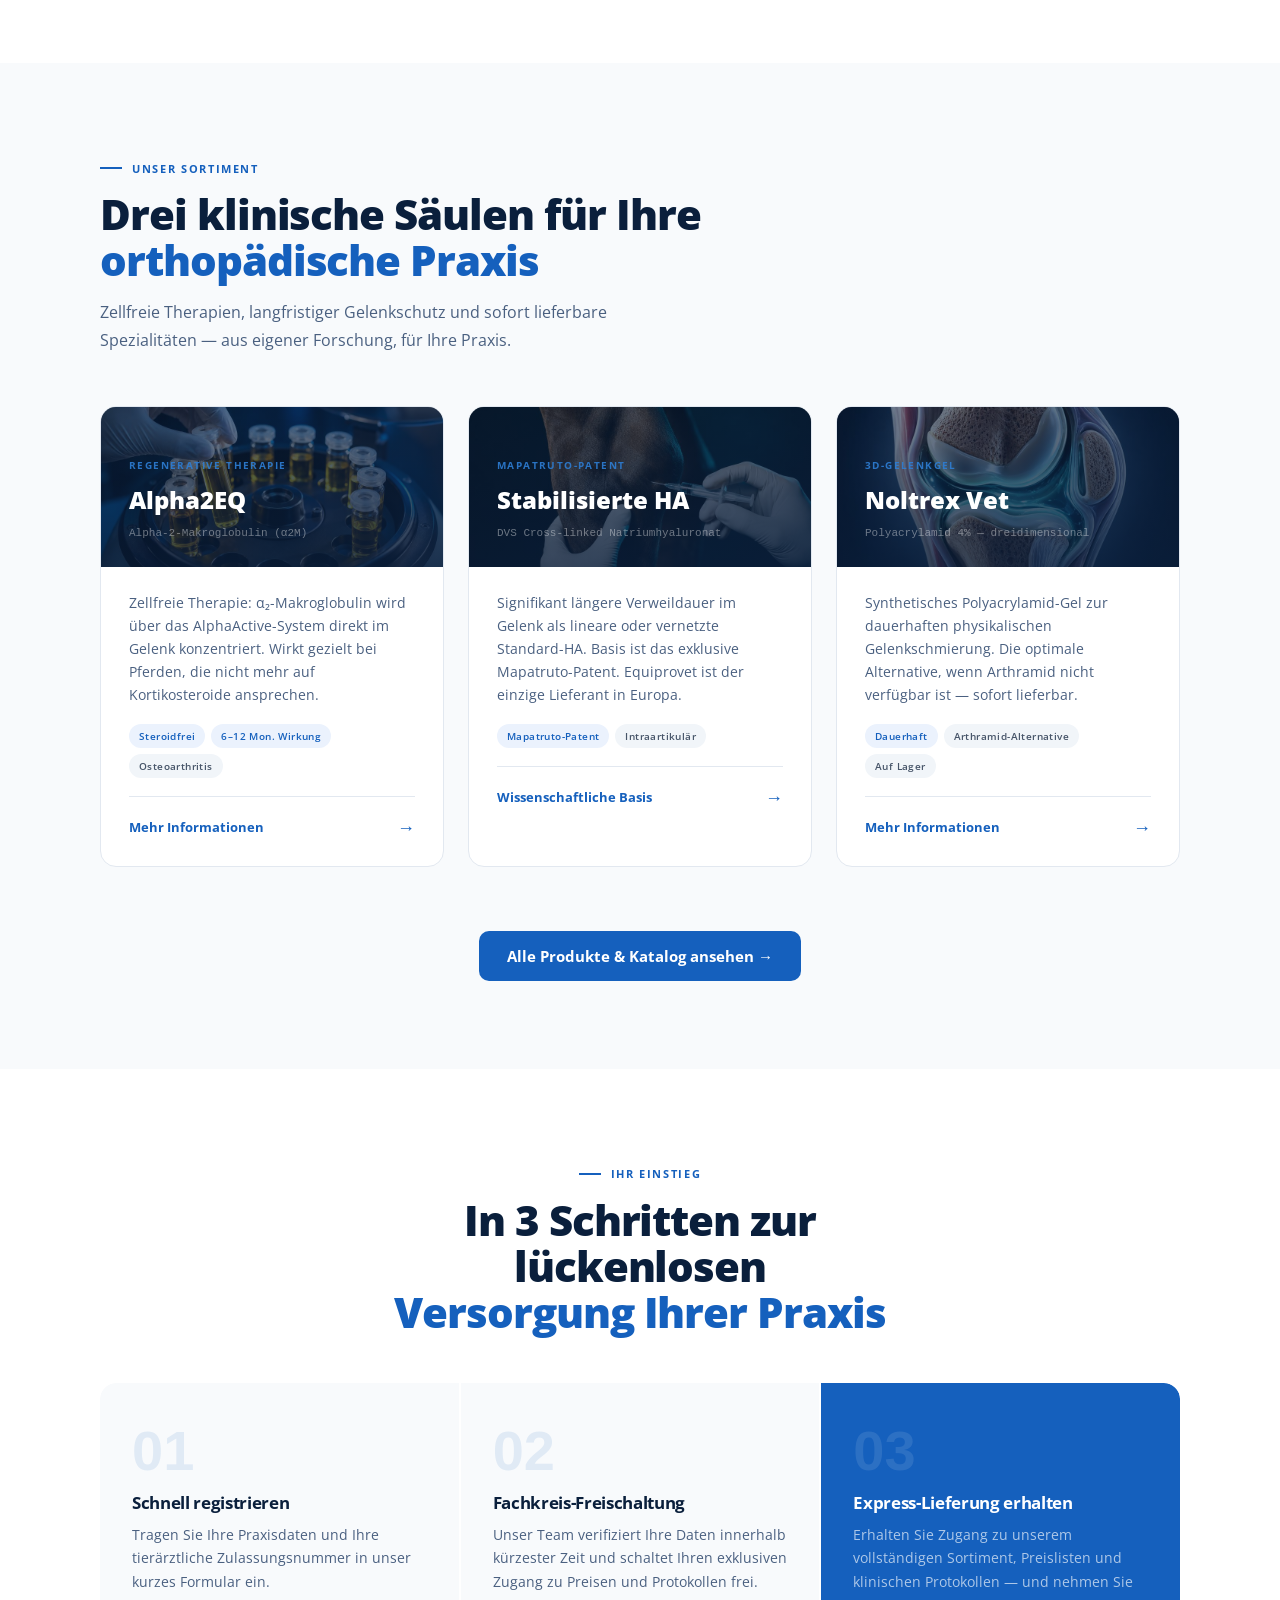
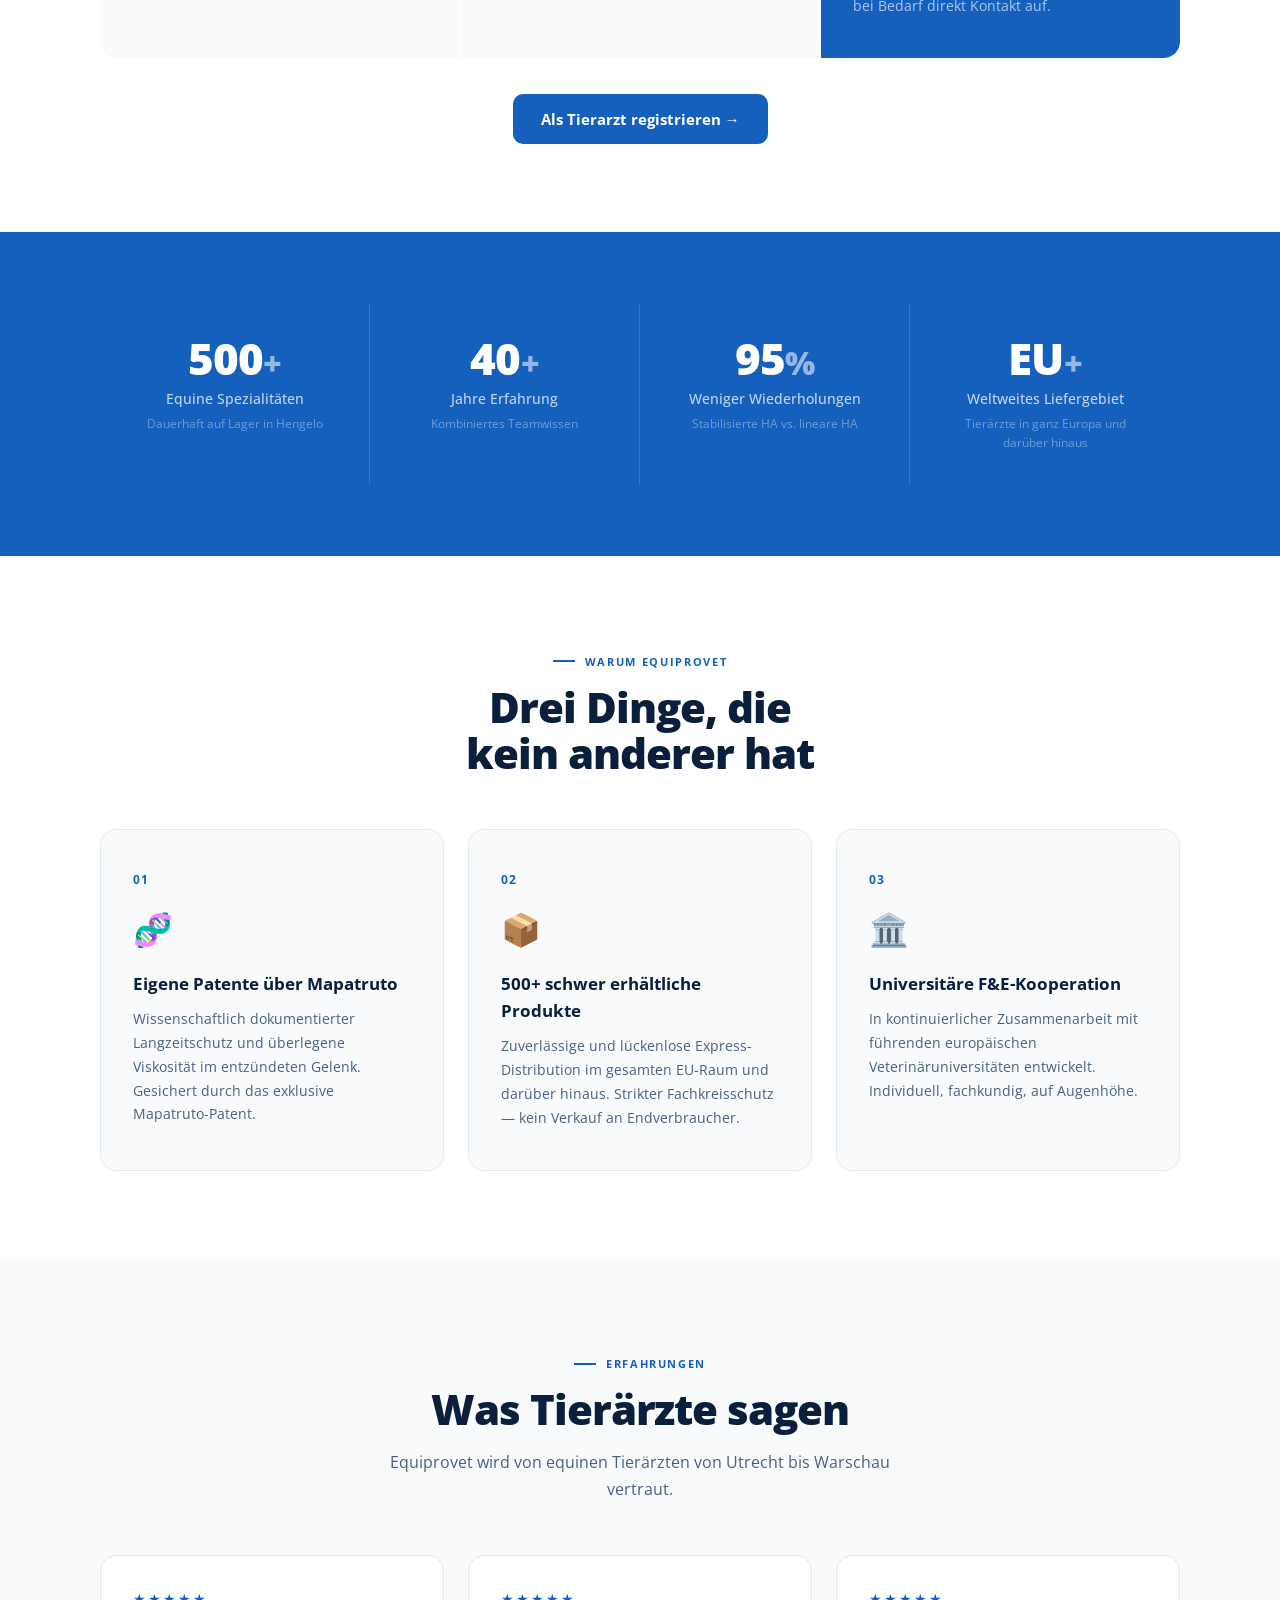
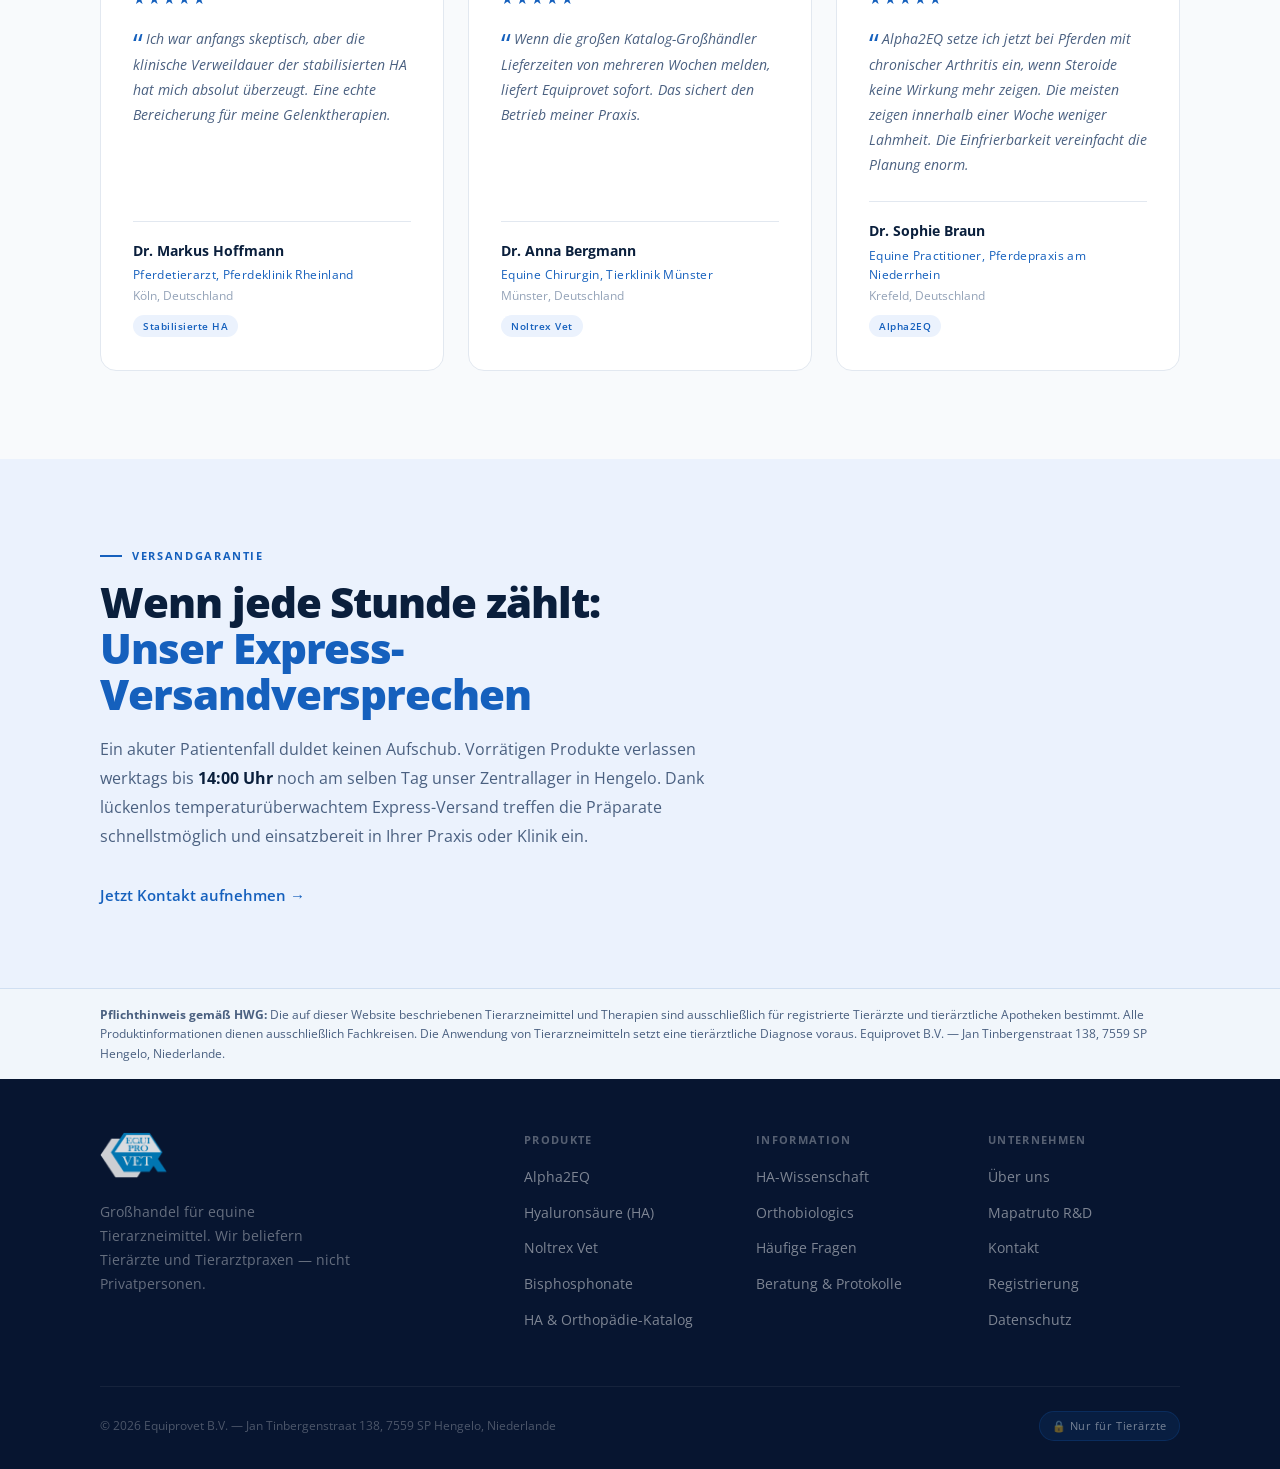
==== commit 0cea5cd3: "Feedback Luca: Open Sans, topbar contactinfo, GA4, titels vereenvoudigd - Font gewijzigd van Inter/D" ====
--- a/de/index.html
+++ b/de/index.html
@@ -3,7 +3,7 @@
 <head>
   <meta charset="UTF-8">
   <meta name="viewport" content="width=device-width, initial-scale=1.0">
-  <title>Equiprovet — Equine Gelenktherapie | Alpha2EQ & stabilisierte HA für Tierärzte</title>
+  <title>Equiprovet — Spezialist für Pferdeorthopädie für Tierärzte</title>
   <meta name="description" content="Großhandel für equine orthopädische Arzneimittel. Alpha2EQ, stabilisierte Hyaluronsäure (Mapatruto-Patent) und 500+ Spezialitäten. Immer auf Lager. Nur für Tierärzte.">
   <meta name="theme-color" content="#1560BD">
   <link rel="canonical" href="https://www.equiprovet.nl/de/">
@@ -14,7 +14,7 @@
   <link rel="manifest" href="/manifest.json">
   <link rel="preconnect" href="https://fonts.googleapis.com">
   <link rel="preconnect" href="https://fonts.gstatic.com" crossorigin>
-  <link href="https://fonts.googleapis.com/css2?family=Inter:wght@400;500;600;700;800;900&family=DM+Sans:wght@300;400;500;600&family=DM+Mono:wght@400;500&display=swap" rel="stylesheet">
+  <link href="https://fonts.googleapis.com/css2?family=Open+Sans:wght@300;400;500;600;700;800&display=swap" rel="stylesheet">
   <link rel="stylesheet" href="/css/styles.css">
   <script src="/js/main.js" defer></script>
   <link rel="preload" as="image" href="/images/hero-horse-leg.jpg" fetchpriority="high">
@@ -56,12 +56,30 @@
   "slogan": "Wir liefern, was Ihre Praxis wirklich braucht"
 }
 </script>
+  <script async src="https://www.googletagmanager.com/gtag/js?id=G-H5HKQZB87R"></script>
+  <script>
+    window.dataLayer = window.dataLayer || [];
+    function gtag(){dataLayer.push(arguments);}
+    gtag("consent", "default", { analytics_storage: "denied" });
+    gtag("js", new Date());
+    gtag("config", "G-H5HKQZB87R");
+    try { if (localStorage.getItem("cookie-consent") === "accepted") { gtag("consent", "update", { analytics_storage: "granted" }); } } catch(e) {}
+  </script>
 </head>
 <body>
 <a href="#main-content" class="skip-nav">Zum Inhalt</a>
 
 <!-- ── SCROLL PROGRESS ── -->
 <div id="scroll-progress"></div>
+
+<!-- ── TOPBAR ── -->
+<div class="topbar">
+  <div class="container topbar-inner">
+    <span>Mo–Fr 08:30–17:30</span>
+    <a href="tel:+31742591547">074 259 15 47</a>
+    <a href="mailto:info@equiprovet.com">info@equiprovet.com</a>
+  </div>
+</div>
 
 <!-- ── NAV ── -->
 <nav>
--- a/css/styles.css
+++ b/css/styles.css
@@ -41,7 +41,7 @@
 
 html { scroll-behavior: smooth; }
 body {
-  font-family: 'DM Sans', 'Inter', sans-serif;
+  font-family: 'Open Sans', sans-serif;
   background: var(--white);
   color: var(--text);
   overflow-x: hidden;
@@ -62,7 +62,7 @@
 .container { max-width: 1160px; margin: 0 auto; padding: 0 40px; }
 
 /* ── Typography ── */
-h1, h2, h3 { font-family: 'Inter', 'DM Sans', sans-serif; line-height: 1.12; font-weight: 800; letter-spacing: -0.02em; }
+h1, h2, h3 { font-family: 'Open Sans', sans-serif; line-height: 1.12; font-weight: 800; letter-spacing: -0.02em; }
 
 /* ── Buttons ── */
 .btn-primary {
@@ -113,11 +113,40 @@
 .btn-outline:hover { background: var(--blue-pale); }
 
 /* ══════════════════════════════
+   TOPBAR
+══════════════════════════════ */
+.topbar {
+  position: fixed;
+  top: 0; left: 0; right: 0;
+  z-index: 101;
+  background: var(--navy);
+  height: 32px;
+  display: flex;
+  align-items: center;
+}
+.topbar-inner {
+  display: flex;
+  align-items: center;
+  justify-content: flex-end;
+  gap: 20px;
+  width: 100%;
+}
+.topbar-inner span,
+.topbar-inner a {
+  font-size: 12px;
+  color: rgba(255,255,255,0.75);
+  text-decoration: none;
+  white-space: nowrap;
+}
+.topbar-inner a:hover { color: #fff; }
+.topbar-inner span { color: rgba(255,255,255,0.5); }
+
+/* ══════════════════════════════
    NAVIGATION
 ══════════════════════════════ */
 nav {
   position: fixed;
-  top: 0; left: 0; right: 0;
+  top: 32px; left: 0; right: 0;
   z-index: 100;
   background: #fff;
   border-bottom: 1px solid var(--gray-200);
@@ -131,7 +160,7 @@
 
 .nav-logo { display: flex; align-items: center; gap: 10px; text-decoration: none; }
 .nav-logo-img { height: 40px; width: auto; }
-.nav-brand { font-size: 18px; font-weight: 800; color: var(--navy); letter-spacing: -0.02em; font-family: 'Inter', sans-serif; }
+.nav-brand { font-size: 18px; font-weight: 800; color: var(--navy); letter-spacing: -0.02em; font-family: 'Open Sans', sans-serif; }
 
 .nav-links { display: flex; align-items: center; gap: 28px; }
 .nav-links a {
@@ -804,6 +833,11 @@
 /* ══════════════════════════════
    MOBILE
 ══════════════════════════════ */
+@media (max-width: 900px) {
+  .topbar { display: none; }
+  nav { top: 0; }
+}
+
 @media (max-width: 1000px) {
   nav { padding: 0 20px; }
 
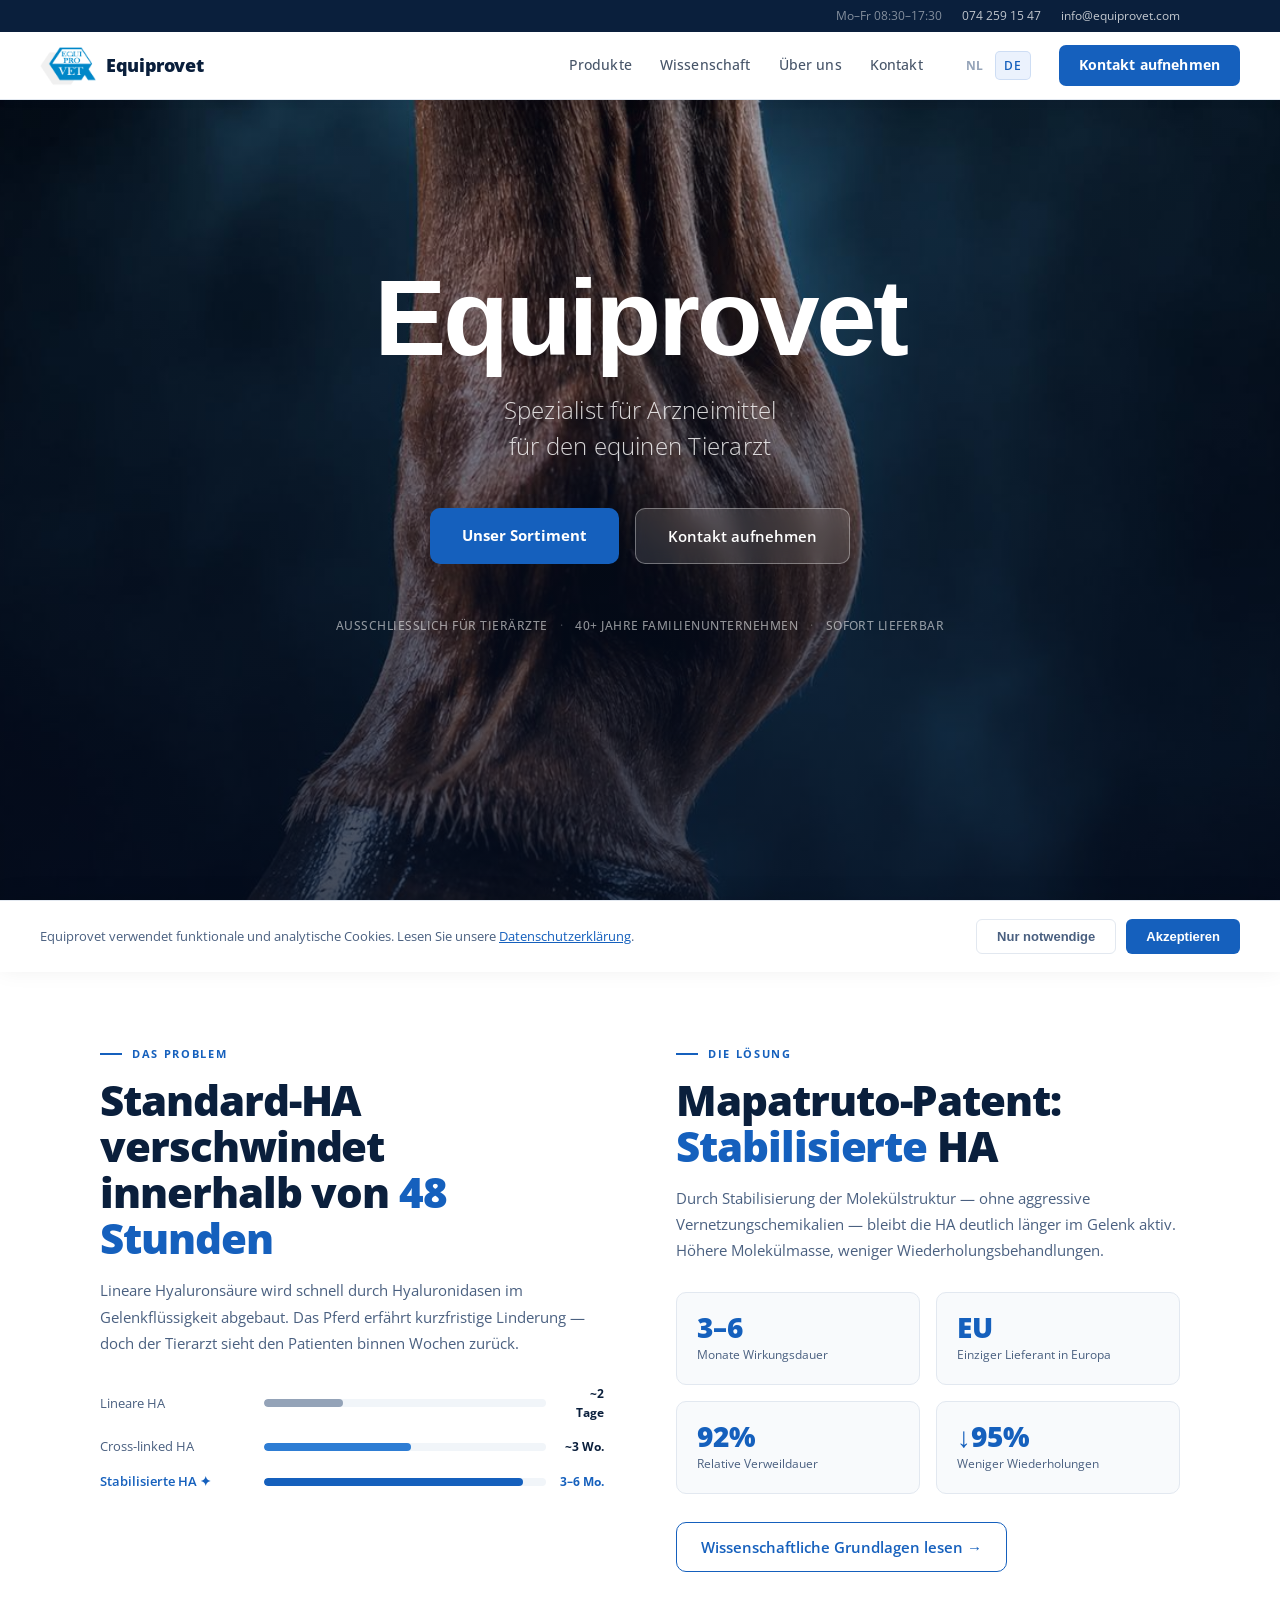
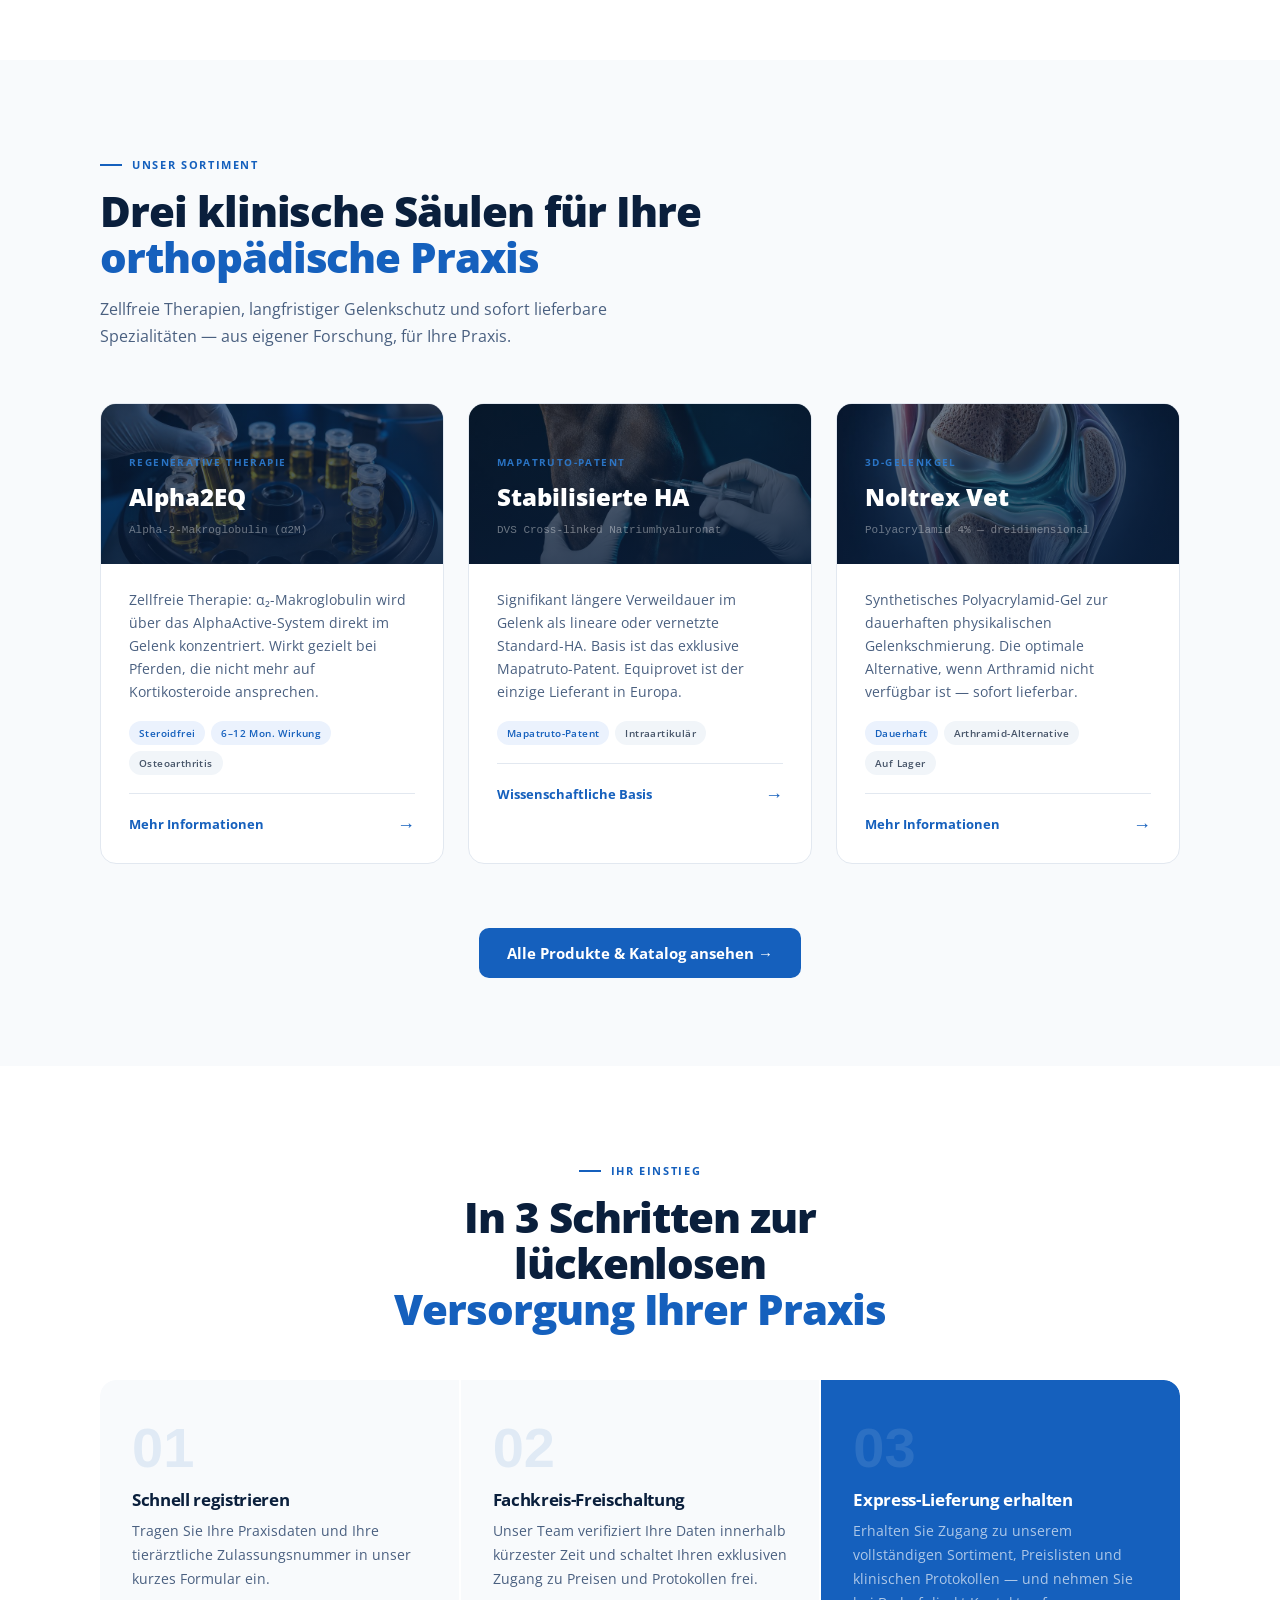
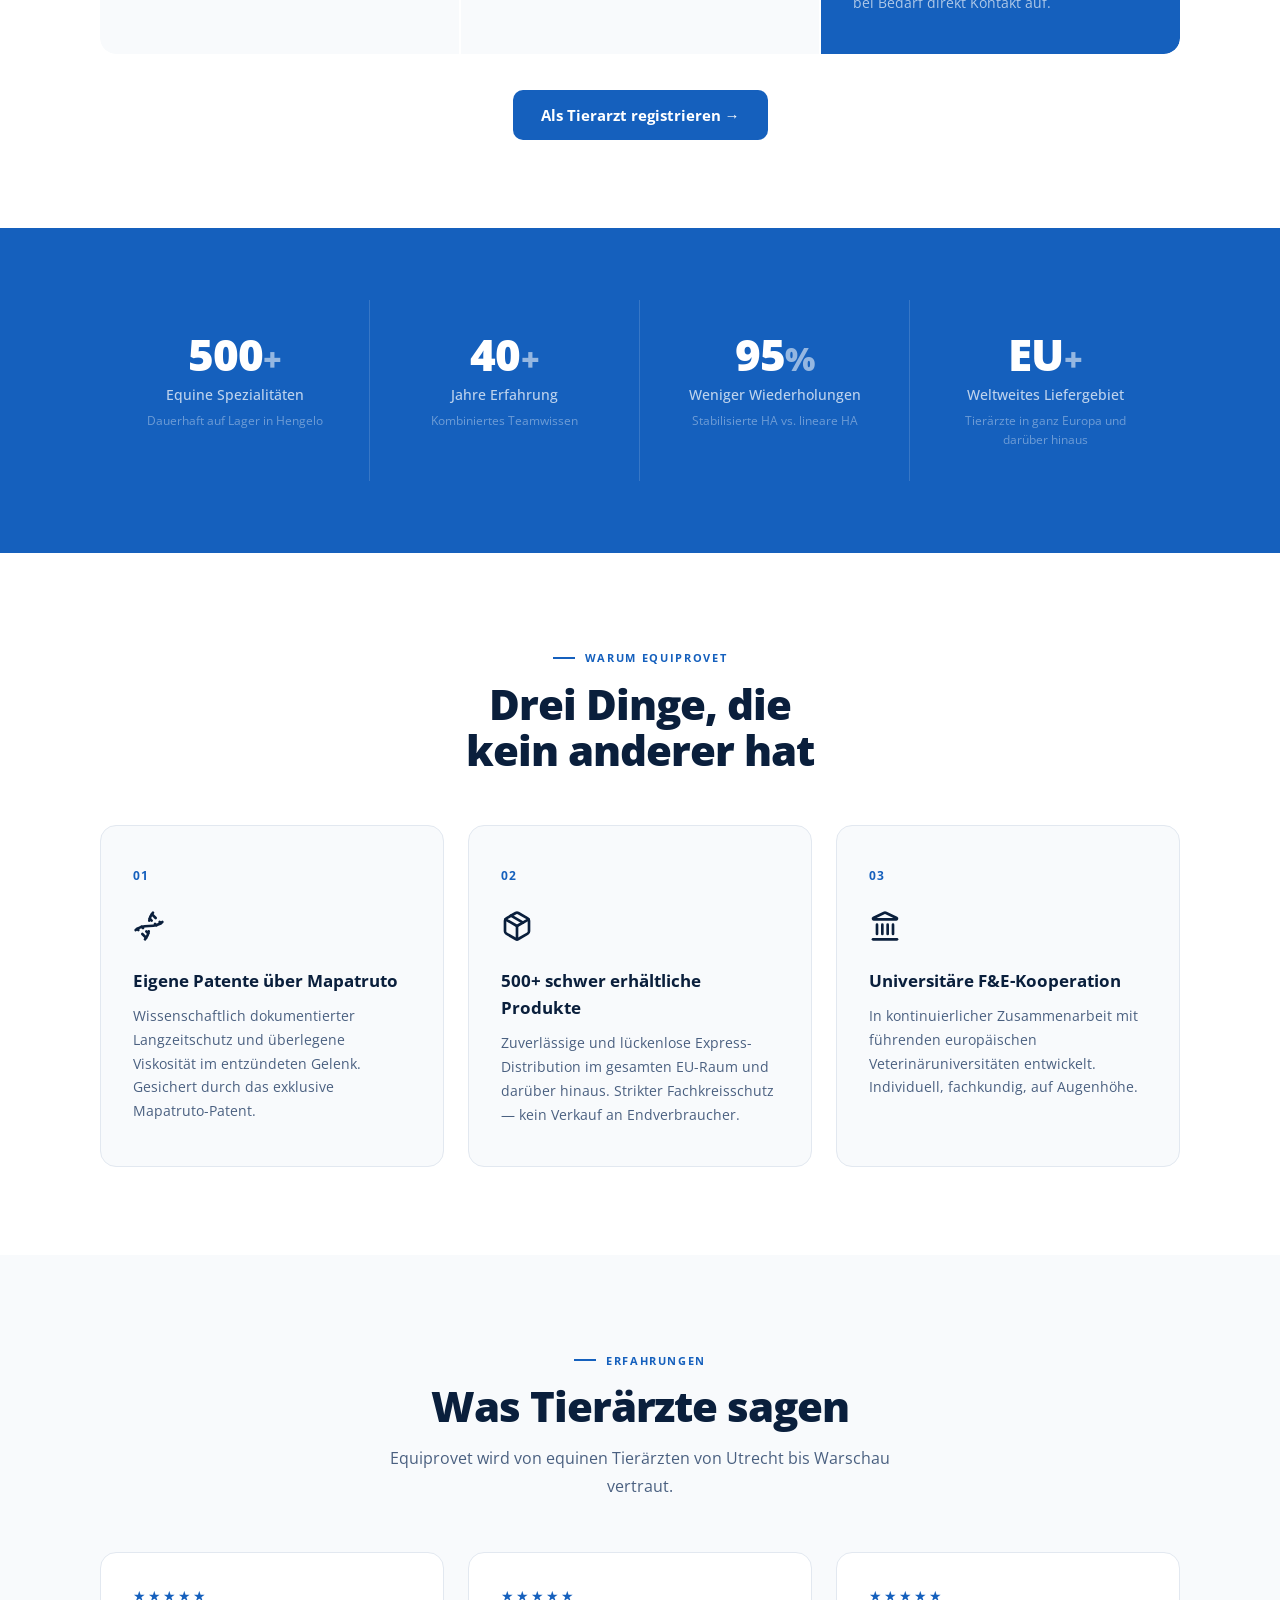
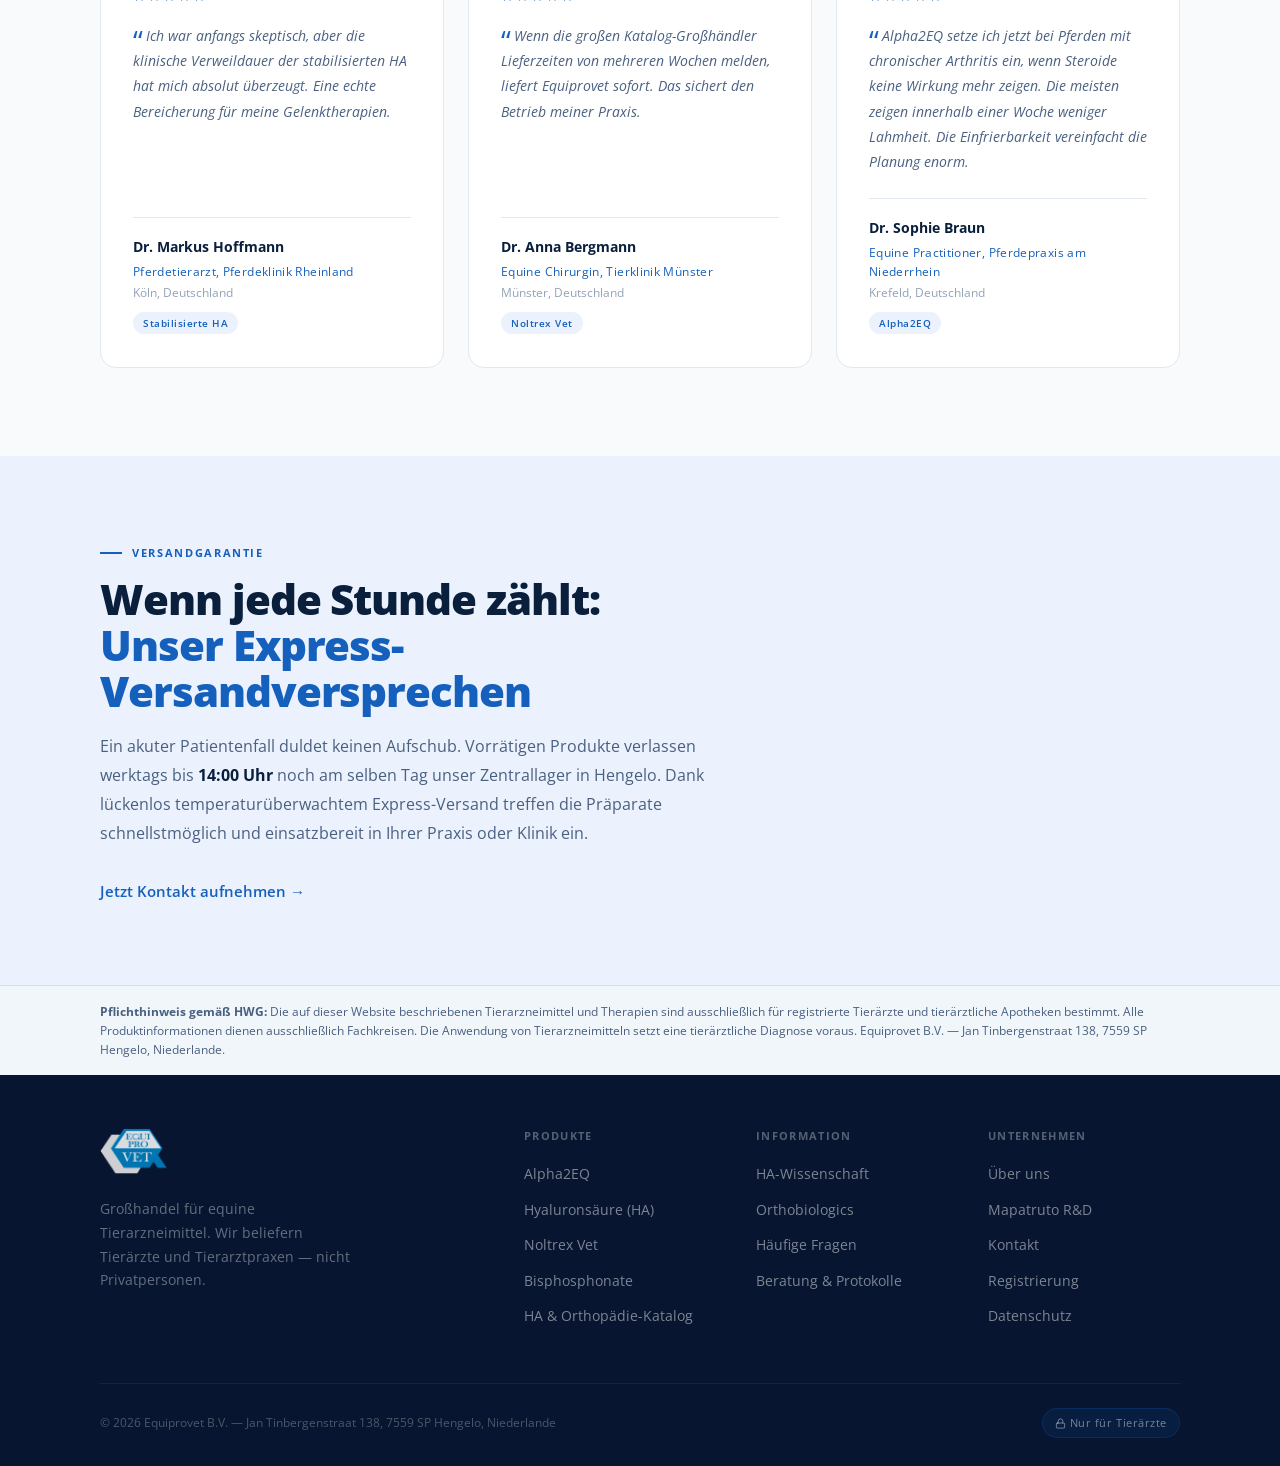
==== commit 334d43c3: "Feedback Luca: emoji's vervangen door iconen, AI-cliché zinnen herschreven Sitebrede emoji's (📍📞🔒🔬🐴 " ====
--- a/de/index.html
+++ b/de/index.html
@@ -127,18 +127,18 @@
 <!-- ── TRUST BAR ── -->
 <div class="trust-bar">
   <div class="trust-bar-inner">
-    <div class="trust-item"><span class="icon">🧬</span>Patentierte Mapatruto HA-Technologie</div>
-    <div class="trust-item"><span class="icon">🌍</span>Lieferant für Tierärzte weltweit</div>
-    <div class="trust-item"><span class="icon">🏛️</span>Kooperation mit europäischen Universitäten</div>
-    <div class="trust-item"><span class="icon">⚡</span>Immer auf Lager</div>
-    <div class="trust-item"><span class="icon">🔒</span>Ausschließlich für registrierte Tierärzte</div>
-    <div class="trust-item"><span class="icon">🏆</span>Über 40 Jahre Erfahrung</div>
-    <div class="trust-item"><span class="icon">🧬</span>Patentierte Mapatruto HA-Technologie</div>
-    <div class="trust-item"><span class="icon">🌍</span>Lieferant für Tierärzte weltweit</div>
-    <div class="trust-item"><span class="icon">🏛️</span>Kooperation mit europäischen Universitäten</div>
-    <div class="trust-item"><span class="icon">⚡</span>Immer auf Lager</div>
-    <div class="trust-item"><span class="icon">🔒</span>Ausschließlich für registrierte Tierärzte</div>
-    <div class="trust-item"><span class="icon">🏆</span>Über 40 Jahre Erfahrung</div>
+    <div class="trust-item"><svg class="icon" aria-hidden="true"><use href="/images/icons.svg#i-dna"></use></svg>Patentierte Mapatruto HA-Technologie</div>
+    <div class="trust-item"><svg class="icon" aria-hidden="true"><use href="/images/icons.svg#i-globe"></use></svg>Lieferant für Tierärzte weltweit</div>
+    <div class="trust-item"><svg class="icon" aria-hidden="true"><use href="/images/icons.svg#i-landmark"></use></svg>Kooperation mit europäischen Universitäten</div>
+    <div class="trust-item"><svg class="icon" aria-hidden="true"><use href="/images/icons.svg#i-zap"></use></svg>Immer auf Lager</div>
+    <div class="trust-item"><svg class="icon" aria-hidden="true"><use href="/images/icons.svg#i-lock"></use></svg>Ausschließlich für registrierte Tierärzte</div>
+    <div class="trust-item"><svg class="icon" aria-hidden="true"><use href="/images/icons.svg#i-trophy"></use></svg>Über 40 Jahre Erfahrung</div>
+    <div class="trust-item"><svg class="icon" aria-hidden="true"><use href="/images/icons.svg#i-dna"></use></svg>Patentierte Mapatruto HA-Technologie</div>
+    <div class="trust-item"><svg class="icon" aria-hidden="true"><use href="/images/icons.svg#i-globe"></use></svg>Lieferant für Tierärzte weltweit</div>
+    <div class="trust-item"><svg class="icon" aria-hidden="true"><use href="/images/icons.svg#i-landmark"></use></svg>Kooperation mit europäischen Universitäten</div>
+    <div class="trust-item"><svg class="icon" aria-hidden="true"><use href="/images/icons.svg#i-zap"></use></svg>Immer auf Lager</div>
+    <div class="trust-item"><svg class="icon" aria-hidden="true"><use href="/images/icons.svg#i-lock"></use></svg>Ausschließlich für registrierte Tierärzte</div>
+    <div class="trust-item"><svg class="icon" aria-hidden="true"><use href="/images/icons.svg#i-trophy"></use></svg>Über 40 Jahre Erfahrung</div>
   </div>
 </div>
 
@@ -338,19 +338,19 @@
     <div class="usp-grid reveal-group">
       <div class="usp-item">
         <div class="usp-num">01</div>
-        <span class="usp-icon">🧬</span>
+        <span class="usp-icon"><svg class="icon" aria-hidden="true"><use href="/images/icons.svg#i-dna"></use></svg></span>
         <div class="usp-title">Eigene Patente über Mapatruto</div>
         <p class="usp-desc">Wissenschaftlich dokumentierter Langzeitschutz und überlegene Viskosität im entzündeten Gelenk. Gesichert durch das exklusive Mapatruto-Patent.</p>
       </div>
       <div class="usp-item">
         <div class="usp-num">02</div>
-        <span class="usp-icon">📦</span>
+        <span class="usp-icon"><svg class="icon" aria-hidden="true"><use href="/images/icons.svg#i-package"></use></svg></span>
         <div class="usp-title">500+ schwer erhältliche Produkte</div>
         <p class="usp-desc">Zuverlässige und lückenlose Express-Distribution im gesamten EU-Raum und darüber hinaus. Strikter Fachkreisschutz — kein Verkauf an Endverbraucher.</p>
       </div>
       <div class="usp-item">
         <div class="usp-num">03</div>
-        <span class="usp-icon">🏛️</span>
+        <span class="usp-icon"><svg class="icon" aria-hidden="true"><use href="/images/icons.svg#i-landmark"></use></svg></span>
         <div class="usp-title">Universitäre F&amp;E-Kooperation</div>
         <p class="usp-desc">In kontinuierlicher Zusammenarbeit mit führenden europäischen Veterinäruniversitäten entwickelt. Individuell, fachkundig, auf Augenhöhe.</p>
       </div>
@@ -463,7 +463,7 @@
     </div>
     <div class="footer-bottom">
       <div class="footer-copyright">© 2026 Equiprovet B.V. — Jan Tinbergenstraat 138, 7559 SP Hengelo, Niederlande</div>
-      <div class="footer-vet-only">🔒 Nur für Tierärzte</div>
+      <div class="footer-vet-only"><svg class="icon" aria-hidden="true"><use href="/images/icons.svg#i-lock"></use></svg> Nur für Tierärzte</div>
     </div>
   </div>
 </footer>
@@ -471,7 +471,7 @@
 <!-- ── DATENSCHUTZ MODAL ── -->
 <div id="privacy-modal" role="dialog" aria-modal="true" aria-label="Datenschutzerklärung">
   <div class="privacy-modal-inner">
-    <button class="privacy-modal-close" onclick="closePrivacy()" aria-label="Schließen">✕</button>
+    <button class="privacy-modal-close" onclick="closePrivacy()" aria-label="Schließen"><svg class="icon" aria-hidden="true"><use href="/images/icons.svg#i-x"></use></svg></button>
     <h2>Datenschutzerklärung</h2>
     <p class="privacy-date">Version 1.0 — März 2026</p>
     <h3>1. Verantwortlicher</h3>
@@ -520,9 +520,9 @@
     <strong>Tierarzt?</strong> Jetzt Kontakt aufnehmen für Informationen.
   </div>
   <div class="sticky-cta-actions">
-    <a href="tel:+31742591547" class="sticky-cta-tel">📞 +31 (0)74 259 15 47</a>
+    <a href="tel:+31742591547" class="sticky-cta-tel"><svg class="icon" aria-hidden="true"><use href="/images/icons.svg#i-phone"></use></svg> +31 (0)74 259 15 47</a>
     <a href="/de/kontakt.html" class="sticky-cta-btn">Kontakt aufnehmen →</a>
-    <button class="sticky-cta-close" onclick="document.getElementById('sticky-cta').remove()" aria-label="Schließen">✕</button>
+    <button class="sticky-cta-close" onclick="document.getElementById('sticky-cta').remove()" aria-label="Schließen"><svg class="icon" aria-hidden="true"><use href="/images/icons.svg#i-x"></use></svg></button>
   </div>
 </div>
 </body>
--- a/css/styles.css
+++ b/css/styles.css
@@ -3,6 +3,8 @@
    ═══════════════════════════════════════ */
 
 *, *::before, *::after { margin: 0; padding: 0; box-sizing: border-box; }
+
+.icon { width: 1em; height: 1em; display: inline-block; vertical-align: -0.15em; stroke: currentColor; flex-shrink: 0; }
 
 :root {
   --blue:       #1560BD;
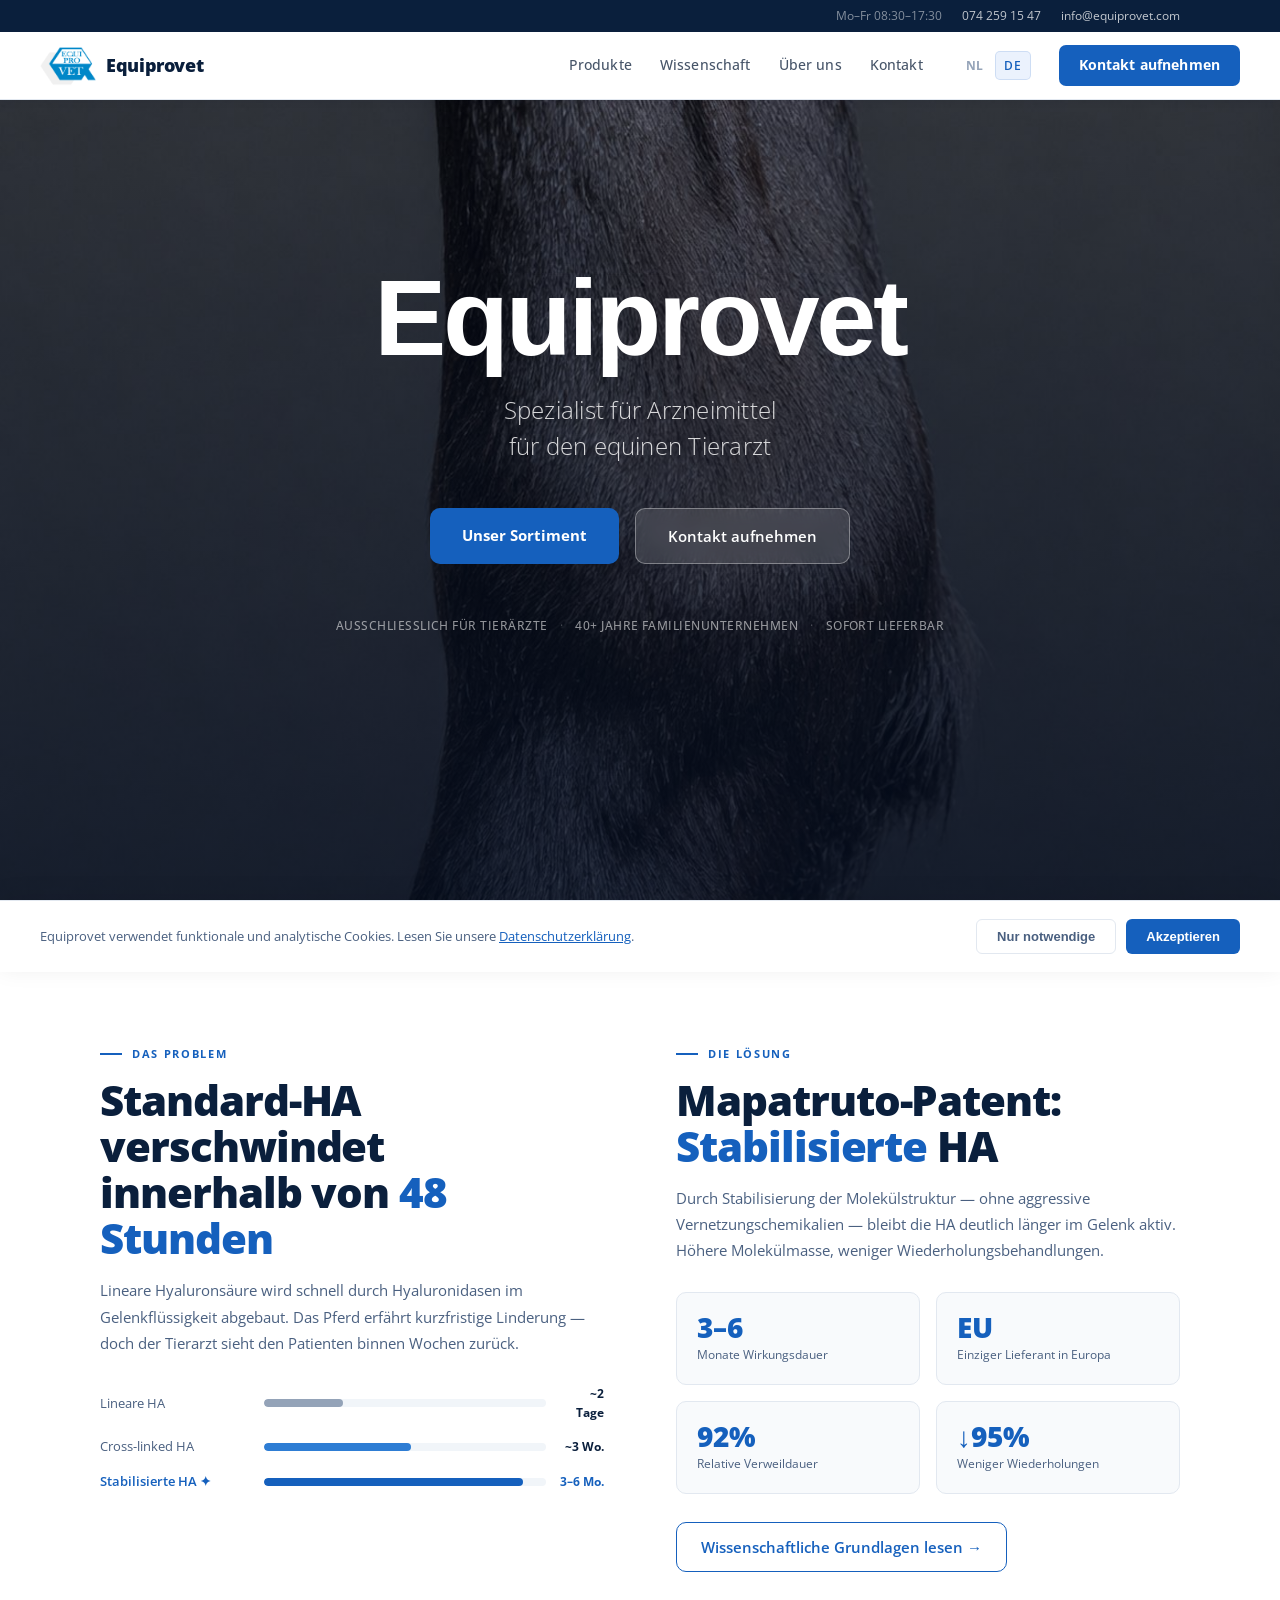
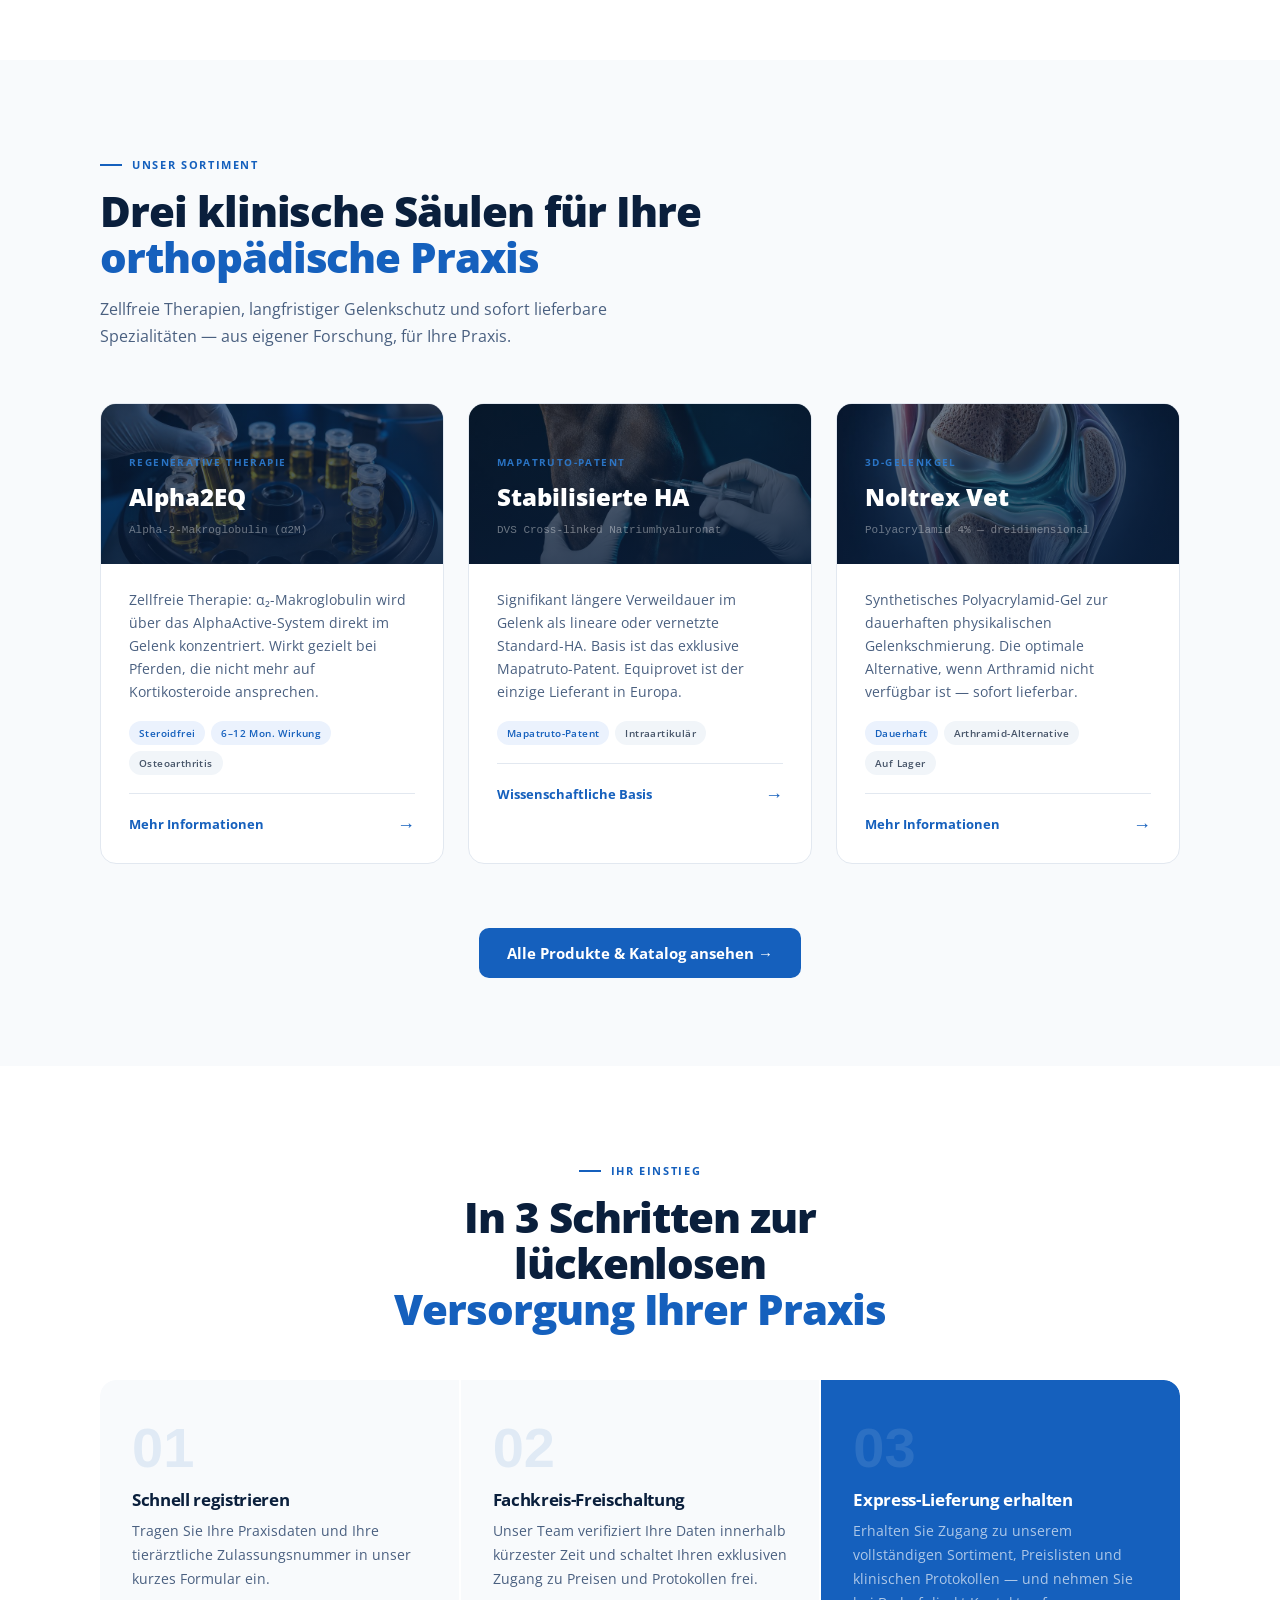
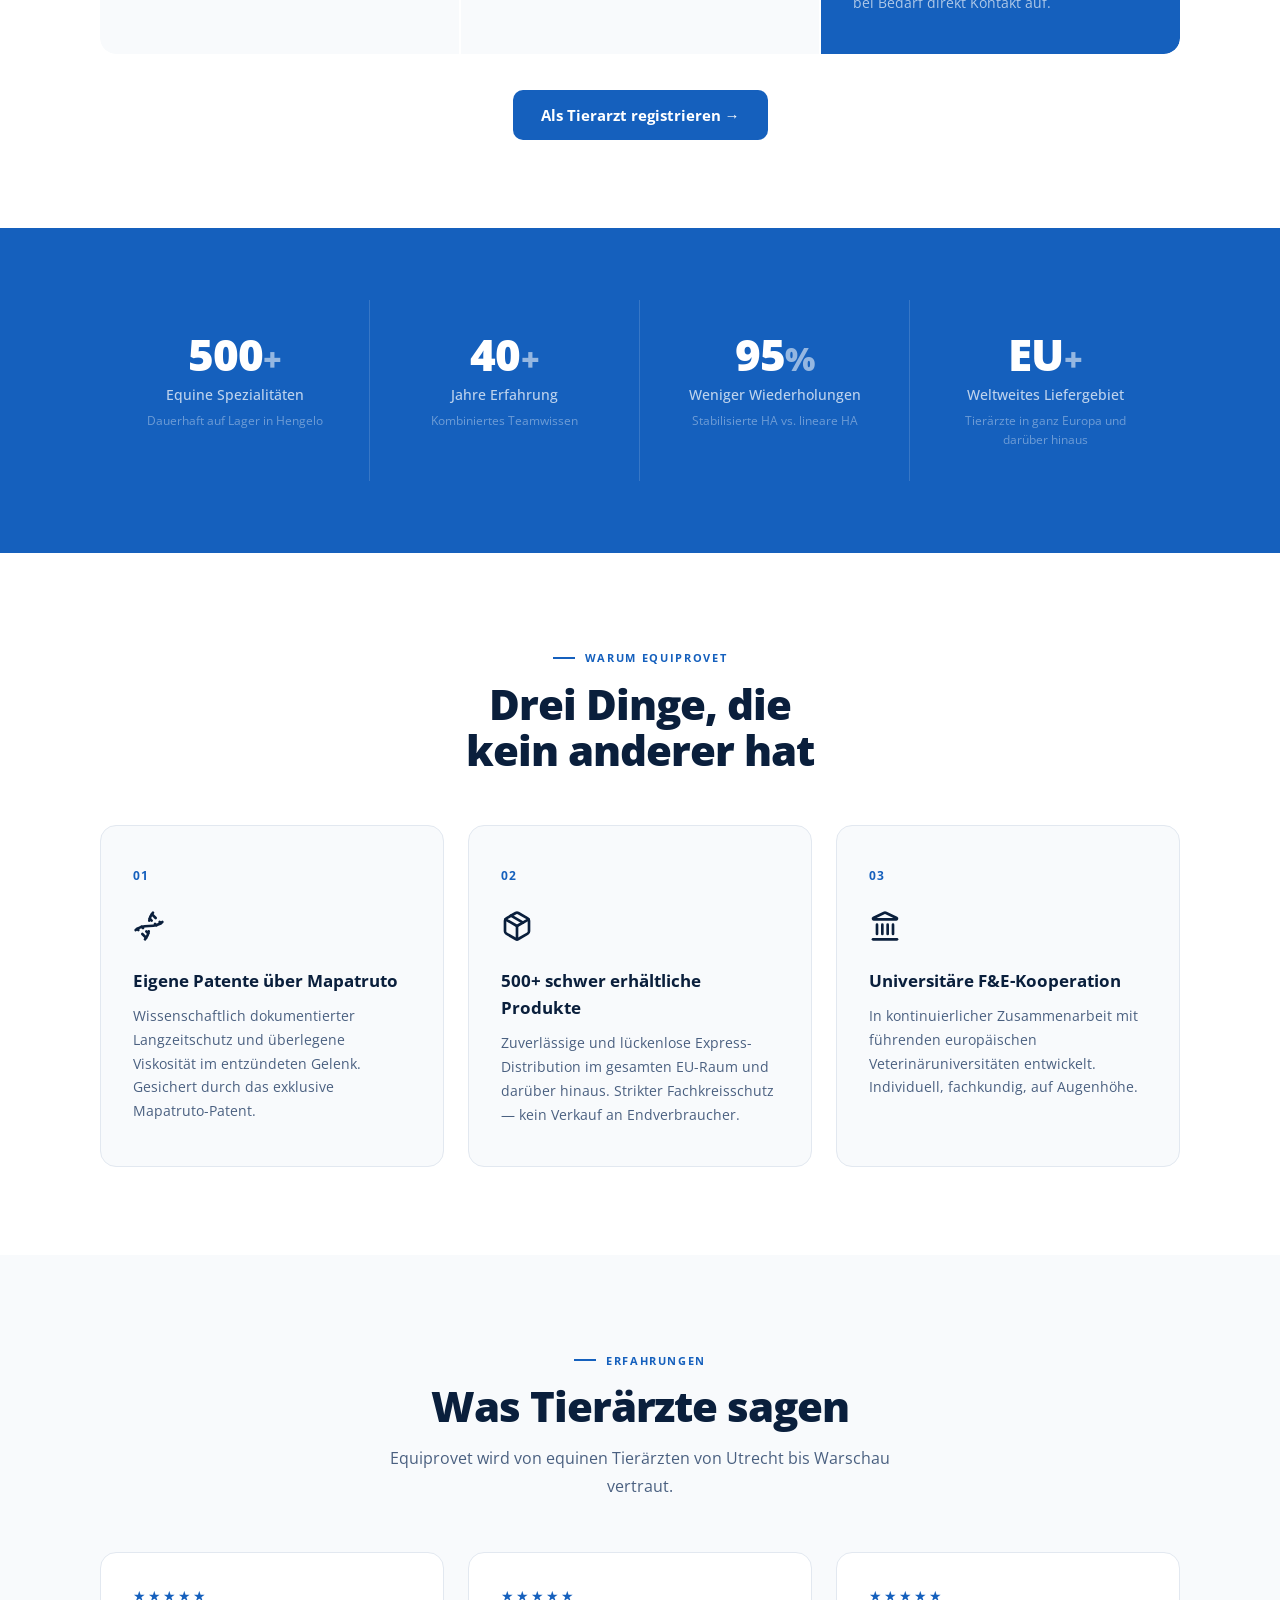
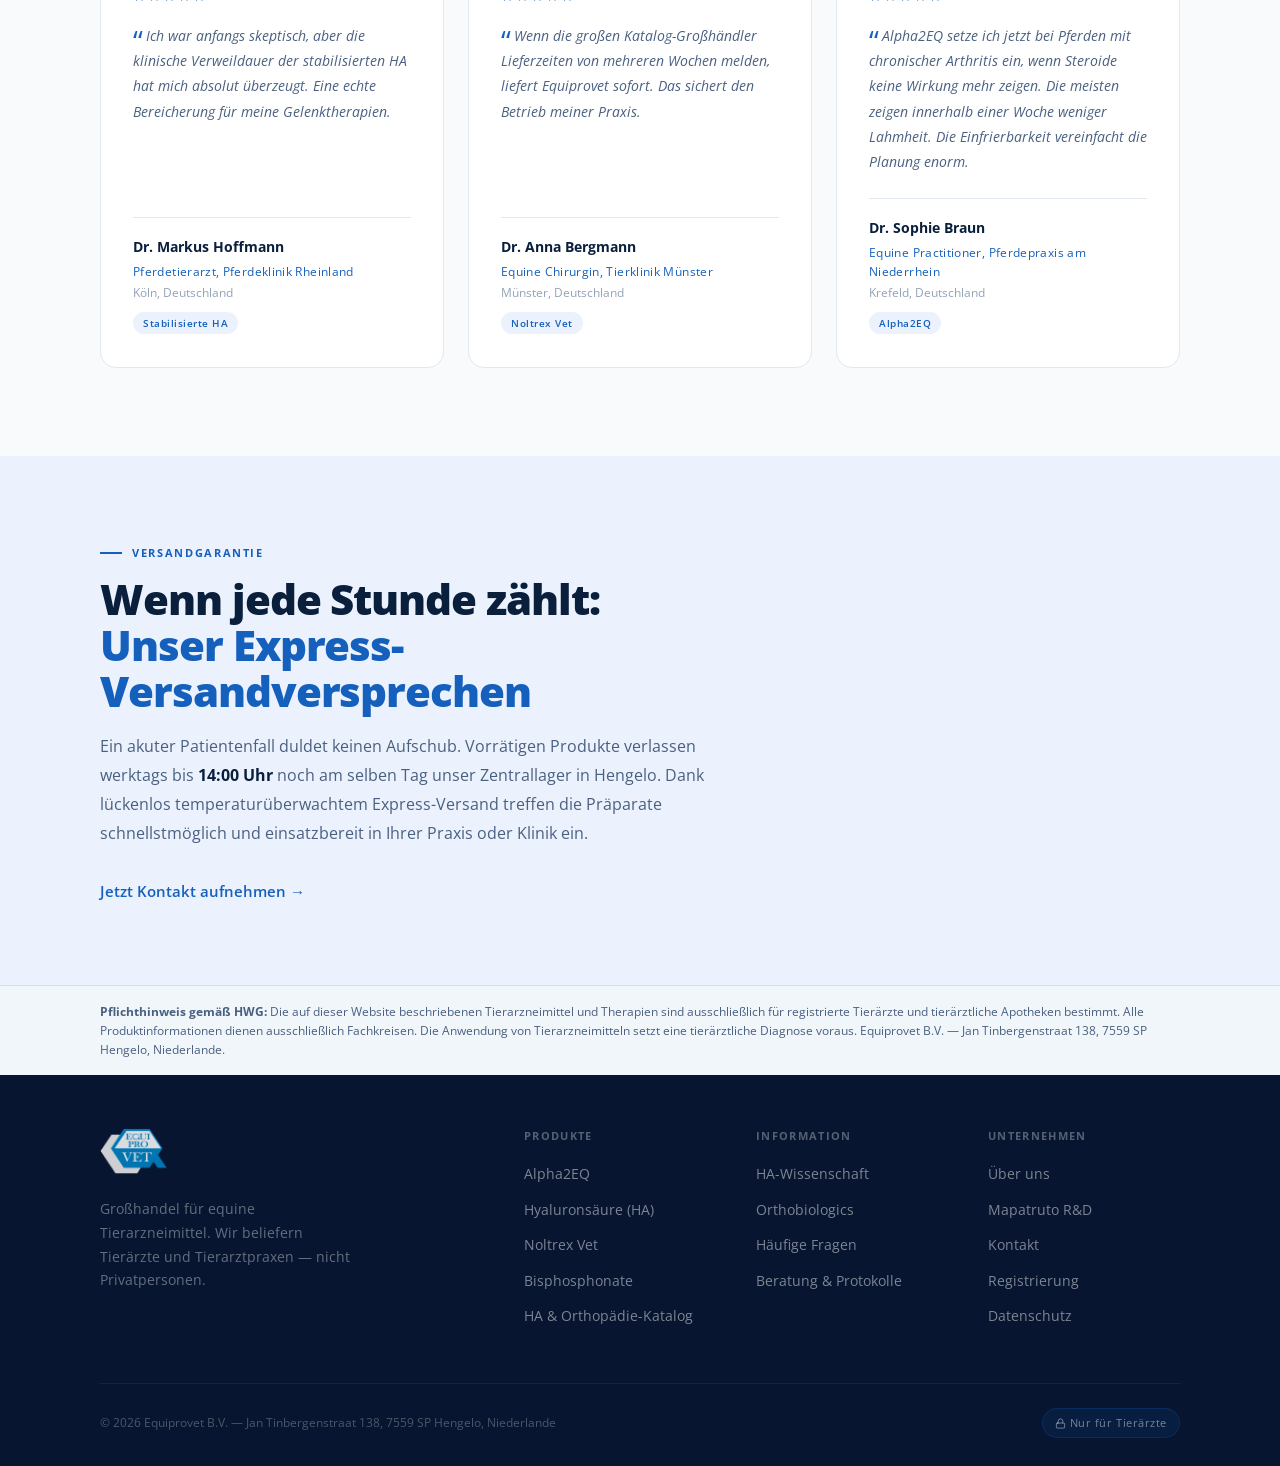
==== commit 92b334ac: "Fix: cache-busting voor nieuwe foto's (oude versie bleef hangen) vercel.json zet immutable/1-jaar ca" ====
--- a/de/index.html
+++ b/de/index.html
@@ -17,7 +17,7 @@
   <link href="https://fonts.googleapis.com/css2?family=Open+Sans:wght@300;400;500;600;700;800&display=swap" rel="stylesheet">
   <link rel="stylesheet" href="/css/styles.css">
   <script src="/js/main.js" defer></script>
-  <link rel="preload" as="image" href="/images/hero-horse-leg.jpg" fetchpriority="high">
+  <link rel="preload" as="image" href="/images/hero-horse-leg-v2.jpg" fetchpriority="high">
   <link rel="alternate" hreflang="de" href="https://www.equiprovet.nl/de/">
   <link rel="alternate" hreflang="nl" href="https://www.equiprovet.nl/">
   <link rel="alternate" hreflang="x-default" href="https://www.equiprovet.nl/">
@@ -25,7 +25,7 @@
   <meta property="og:site_name" content="Equiprovet">
   <meta property="og:title" content="Equiprovet — Der equine Orthopädie-Spezialist für Tierärzte">
   <meta property="og:description" content="Großhandel für equine orthopädische Arzneimittel. Alpha2EQ, stabilisierte Hyaluronsäure (Mapatruto-Patent) und 500+ Spezialitäten. Immer auf Lager. Nur für Tierärzte.">
-  <meta property="og:image" content="https://www.equiprovet.nl/images/hero-horse-leg.jpg">
+  <meta property="og:image" content="https://www.equiprovet.nl/images/hero-horse-leg-v2.jpg">
   <meta property="og:locale" content="de_DE">
   <meta name="twitter:card" content="summary_large_image">
   <meta name="twitter:title" content="Equiprovet — Der equine Orthopädie-Spezialist für Tierärzte">
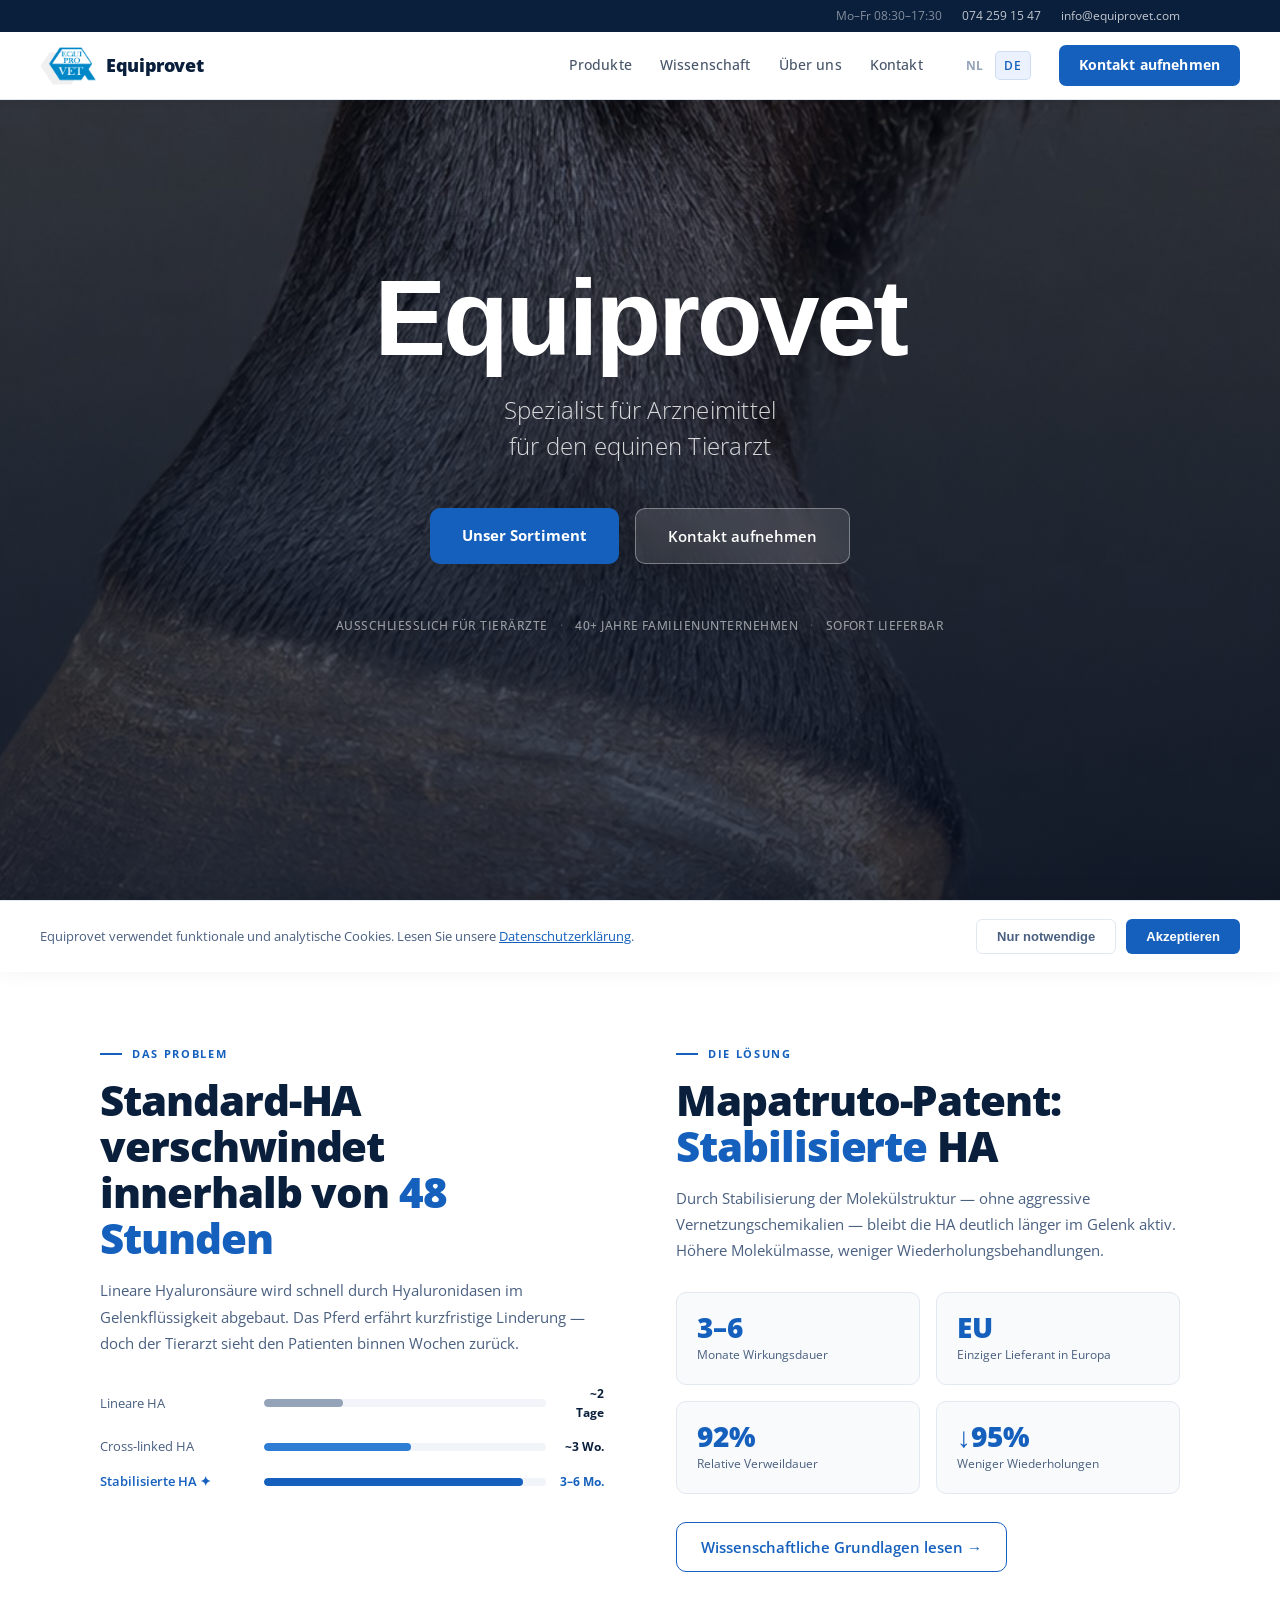
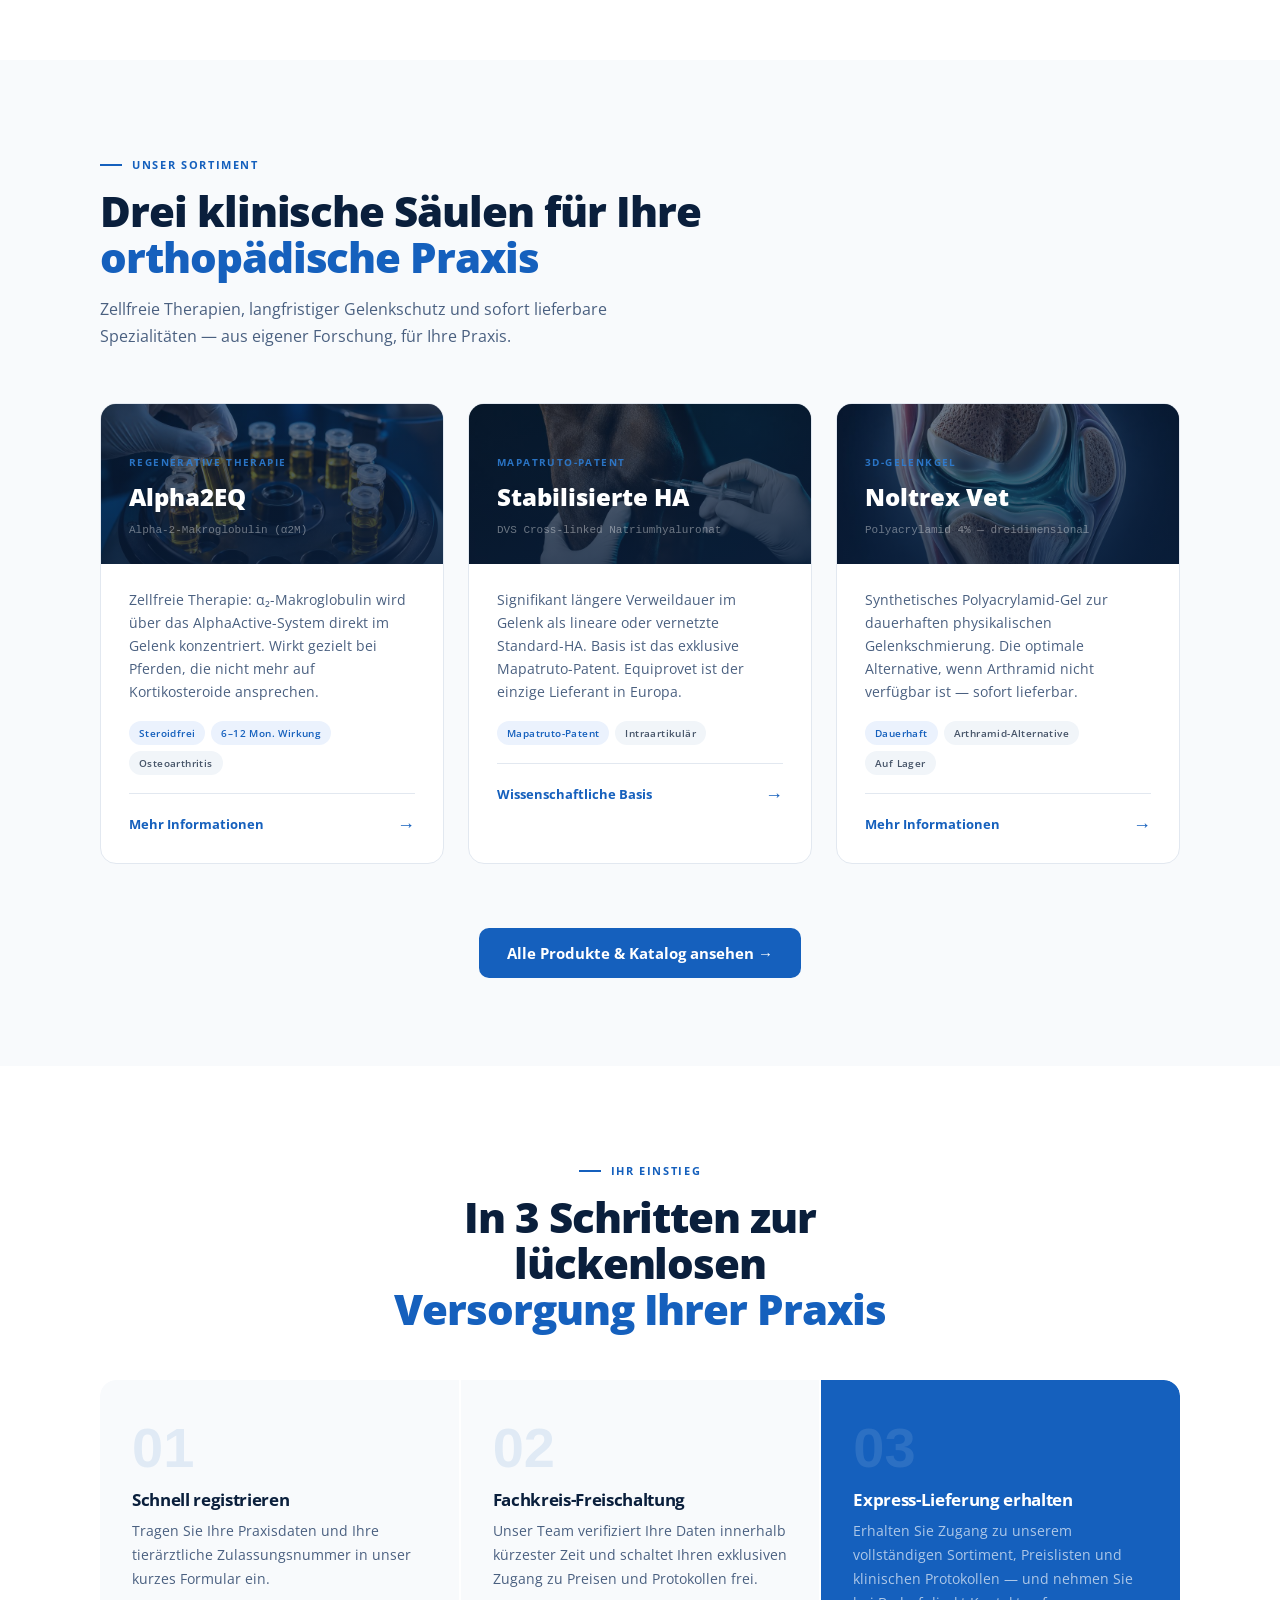
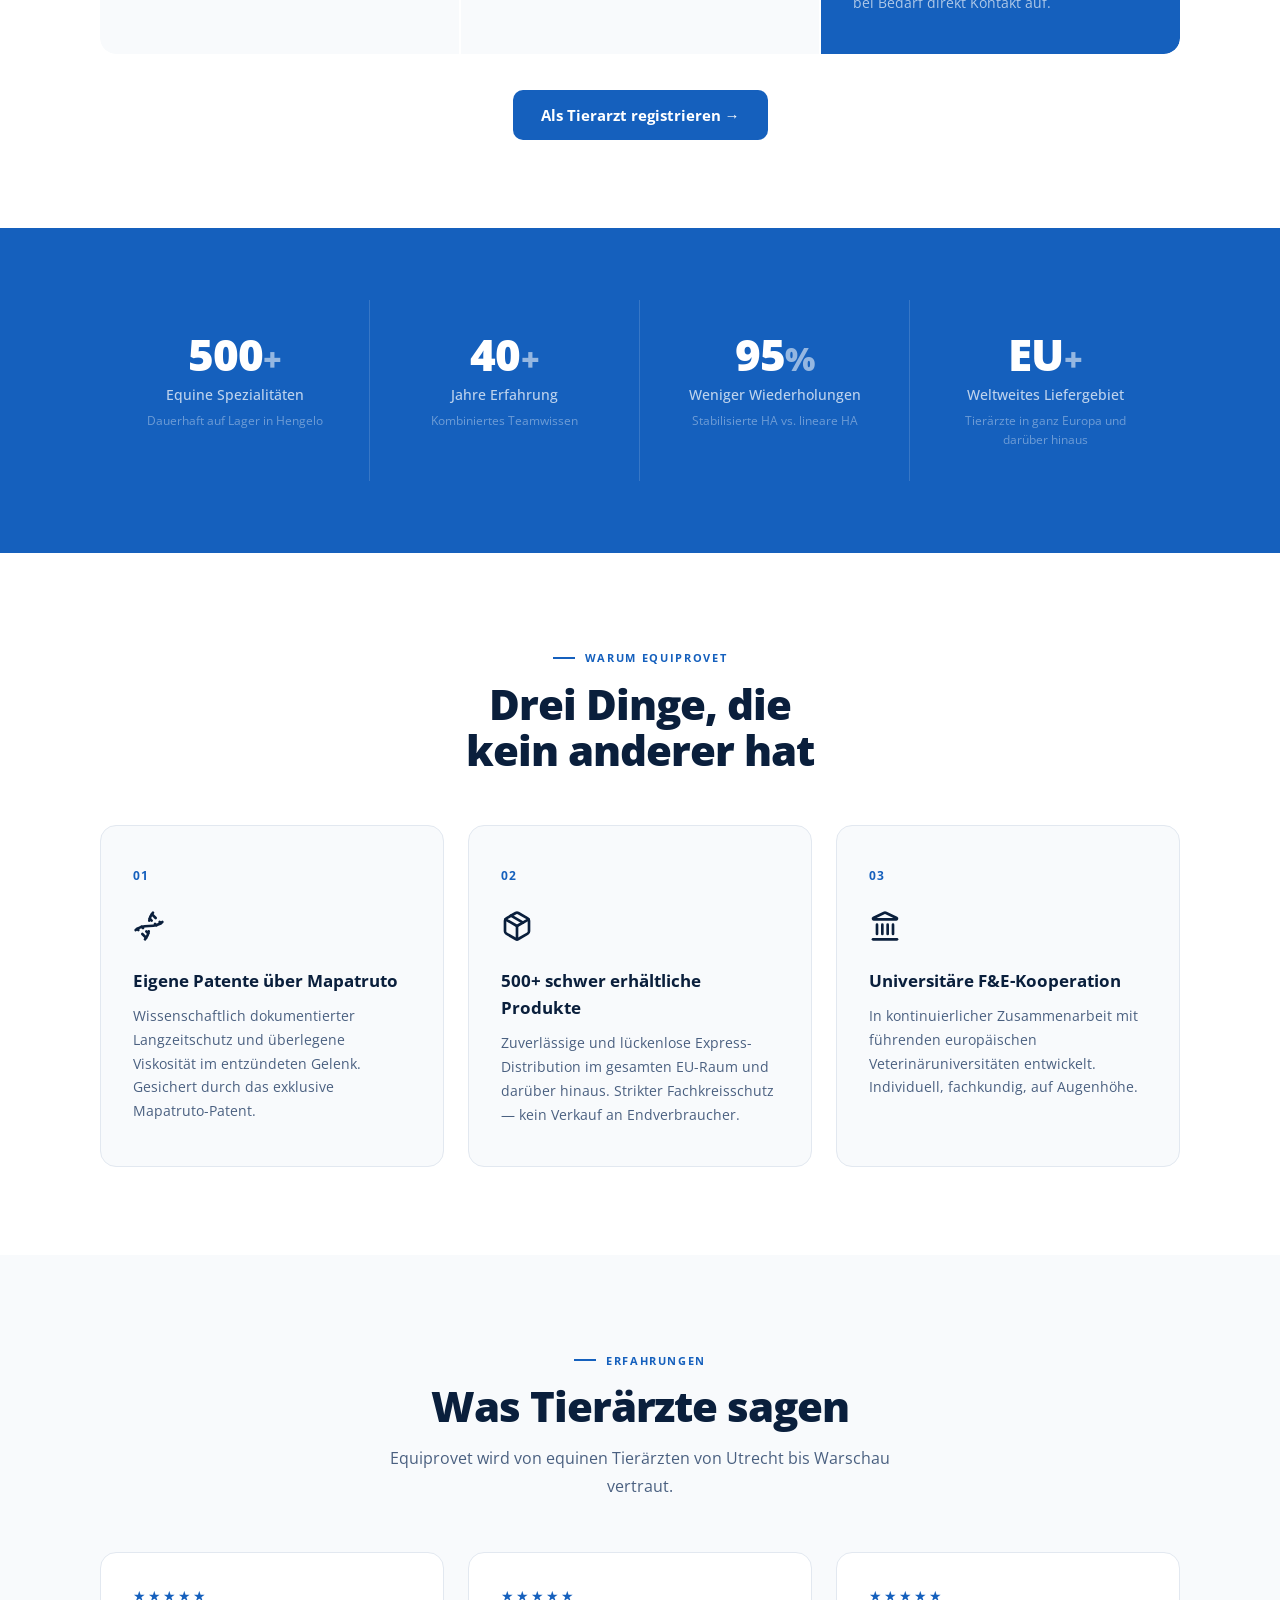
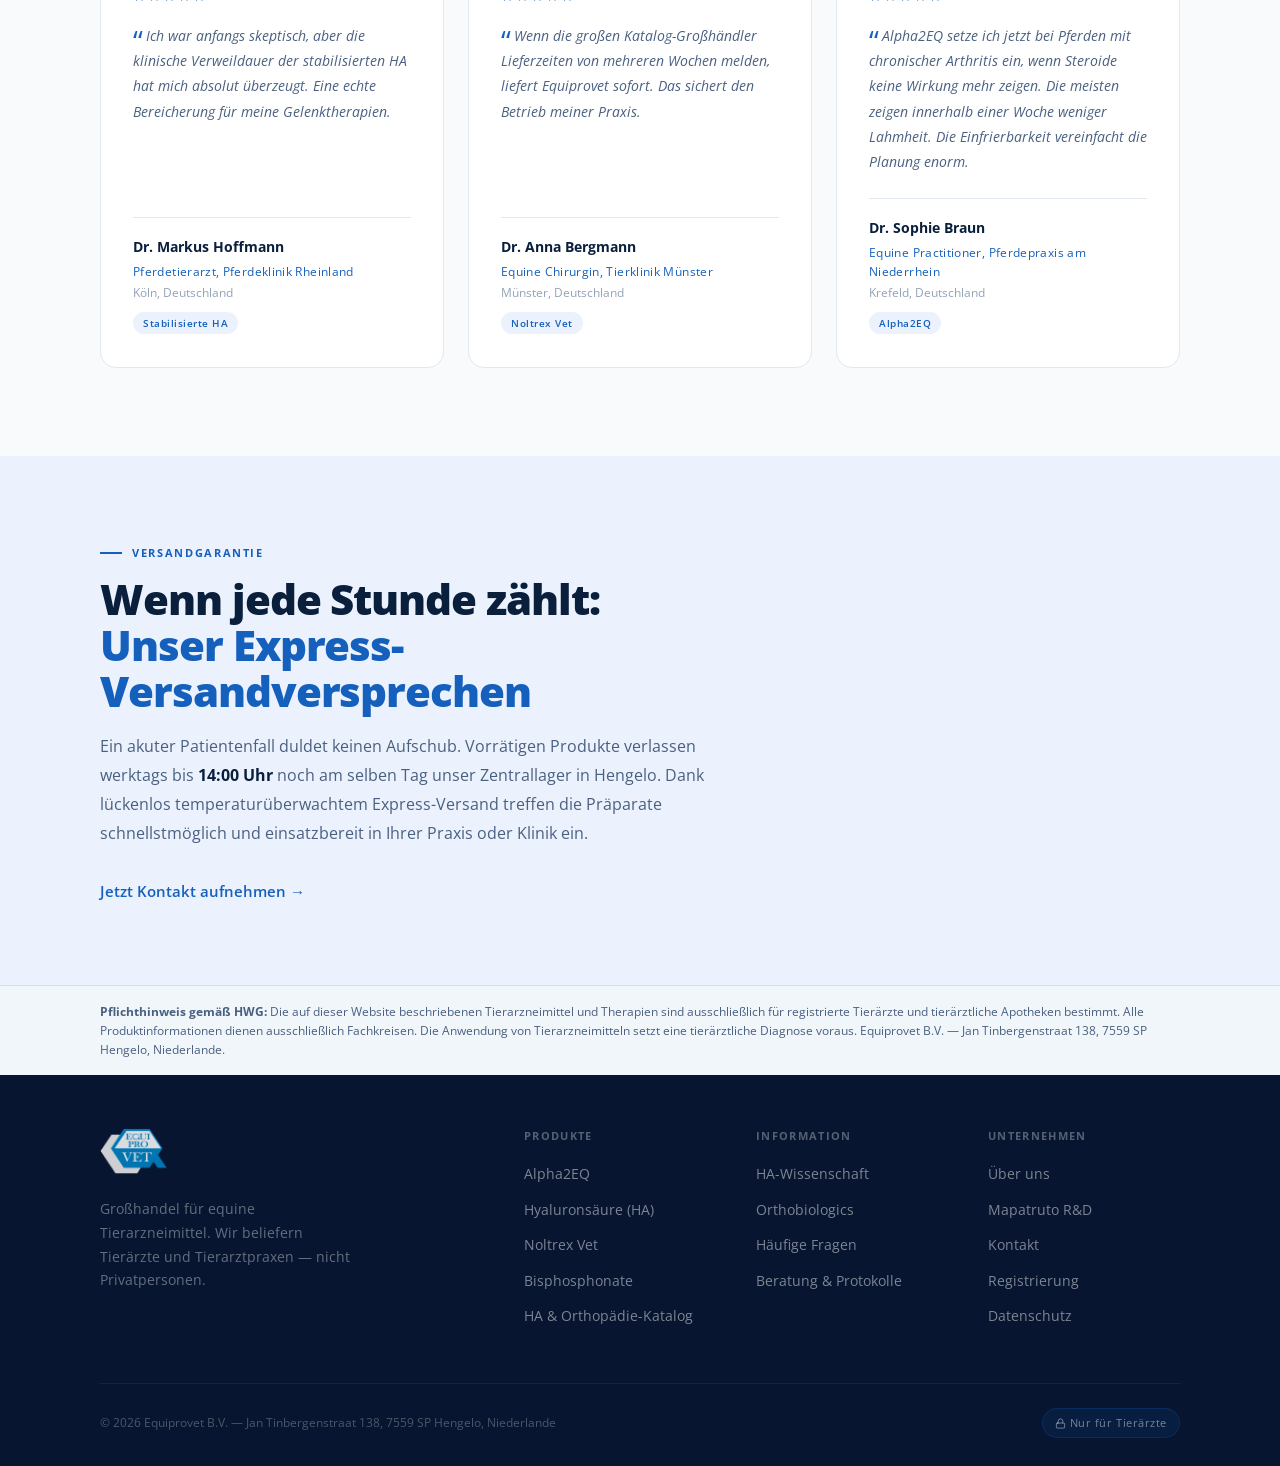
==== commit ab8df5c4: "Hero-foto uitgezoomd: bredere uitsnede zodat de hoef zichtbaar is De portret-foto van het paardenbee" ====
--- a/de/index.html
+++ b/de/index.html
@@ -17,7 +17,7 @@
   <link href="https://fonts.googleapis.com/css2?family=Open+Sans:wght@300;400;500;600;700;800&display=swap" rel="stylesheet">
   <link rel="stylesheet" href="/css/styles.css">
   <script src="/js/main.js" defer></script>
-  <link rel="preload" as="image" href="/images/hero-horse-leg-v2.jpg" fetchpriority="high">
+  <link rel="preload" as="image" href="/images/hero-horse-leg-v3.jpg" fetchpriority="high">
   <link rel="alternate" hreflang="de" href="https://www.equiprovet.nl/de/">
   <link rel="alternate" hreflang="nl" href="https://www.equiprovet.nl/">
   <link rel="alternate" hreflang="x-default" href="https://www.equiprovet.nl/">
@@ -25,7 +25,7 @@
   <meta property="og:site_name" content="Equiprovet">
   <meta property="og:title" content="Equiprovet — Der equine Orthopädie-Spezialist für Tierärzte">
   <meta property="og:description" content="Großhandel für equine orthopädische Arzneimittel. Alpha2EQ, stabilisierte Hyaluronsäure (Mapatruto-Patent) und 500+ Spezialitäten. Immer auf Lager. Nur für Tierärzte.">
-  <meta property="og:image" content="https://www.equiprovet.nl/images/hero-horse-leg-v2.jpg">
+  <meta property="og:image" content="https://www.equiprovet.nl/images/hero-horse-leg-v3.jpg">
   <meta property="og:locale" content="de_DE">
   <meta name="twitter:card" content="summary_large_image">
   <meta name="twitter:title" content="Equiprovet — Der equine Orthopädie-Spezialist für Tierärzte">
--- a/css/styles.css
+++ b/css/styles.css
@@ -215,7 +215,7 @@
 .hero {
   position: relative;
   min-height: 100vh;
-  background-image: url('/images/hero-horse-leg.jpg');
+  background-image: url('/images/hero-horse-leg-v3.jpg');
   background-size: cover;
   background-position: center 30%;
   display: flex;
